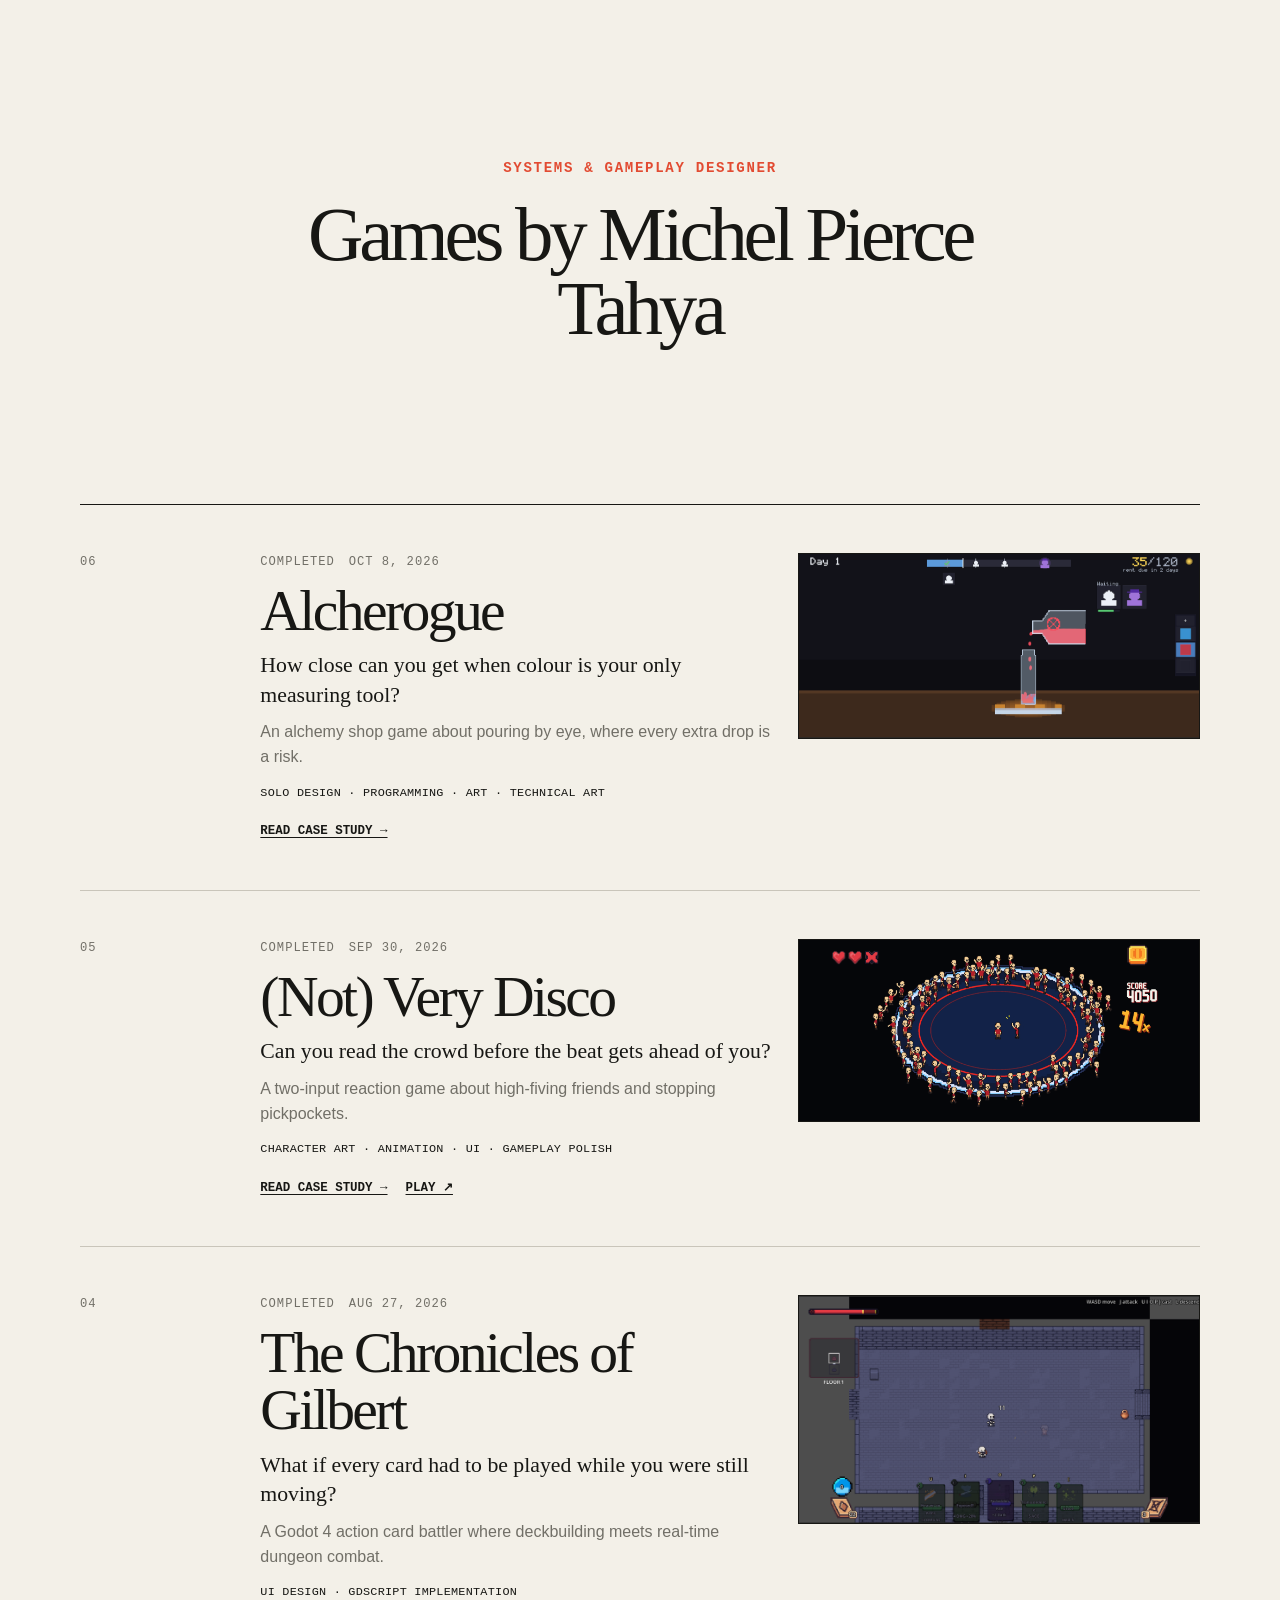
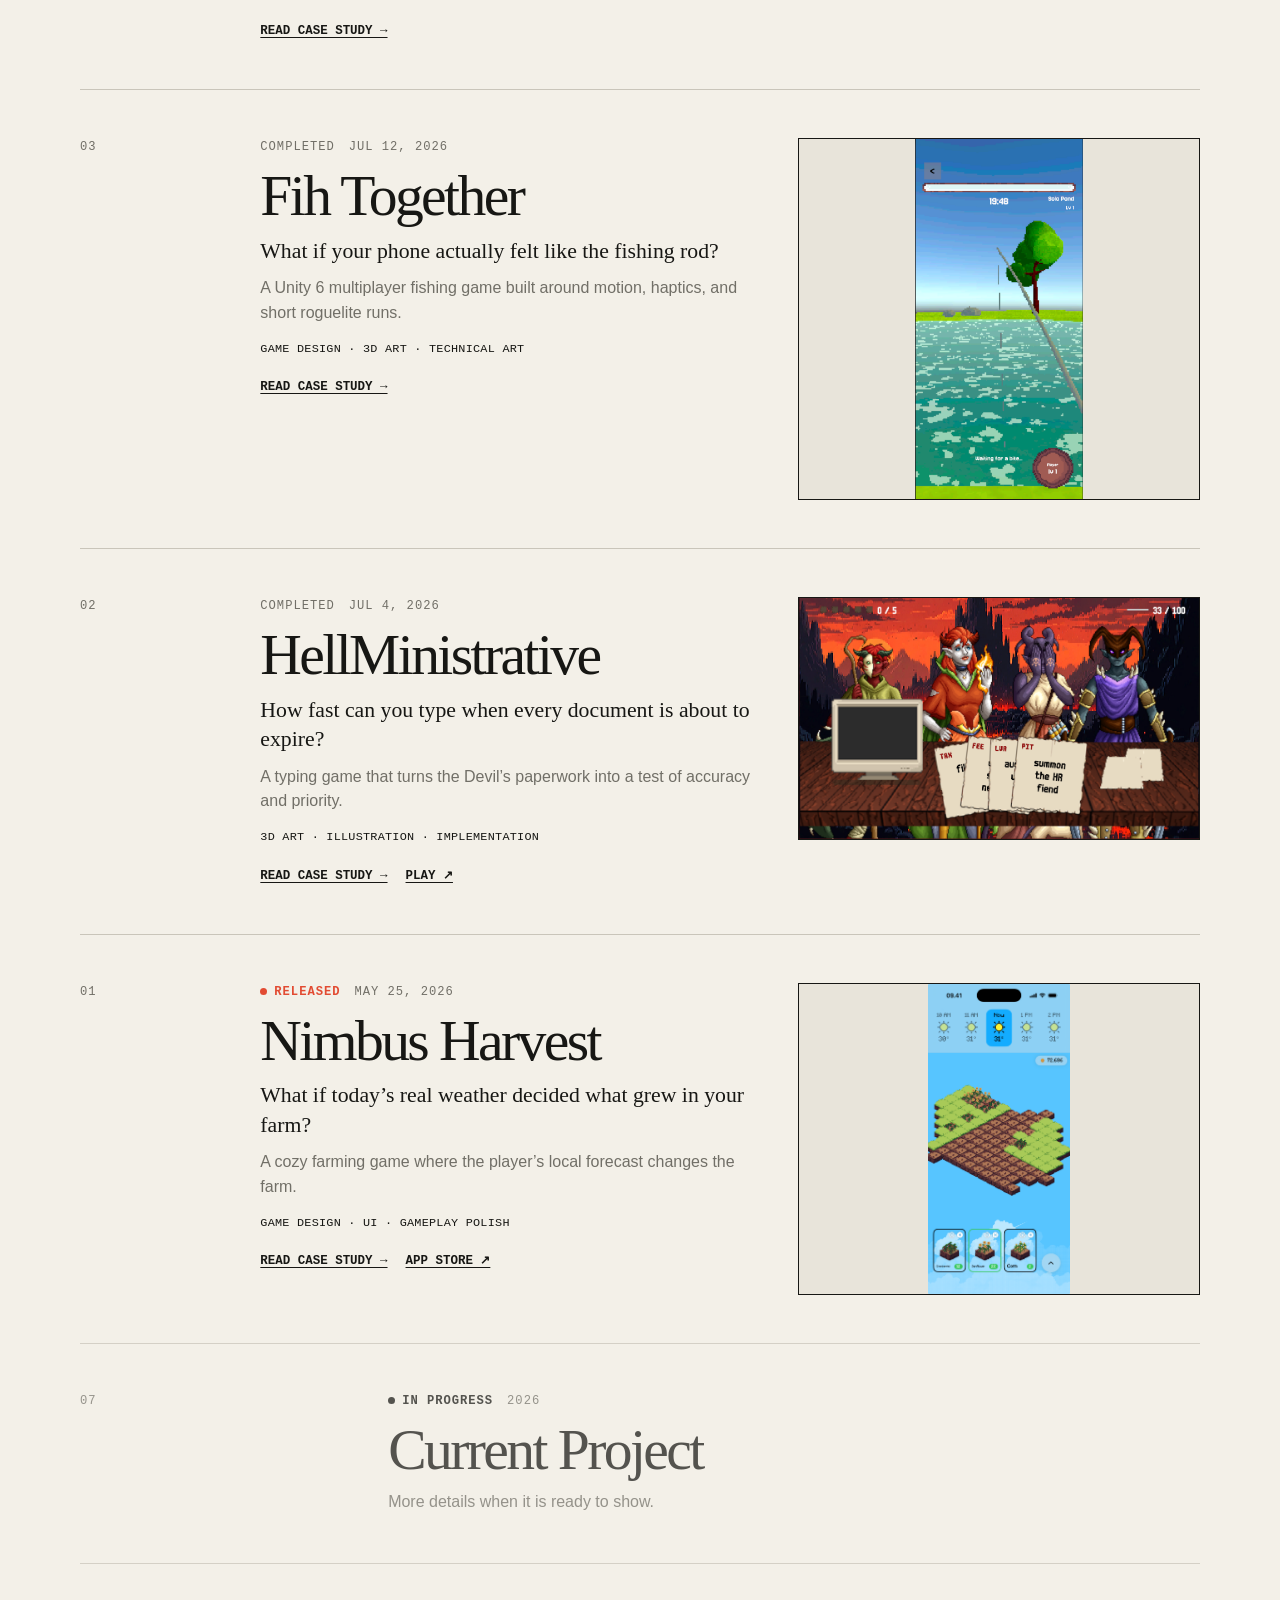
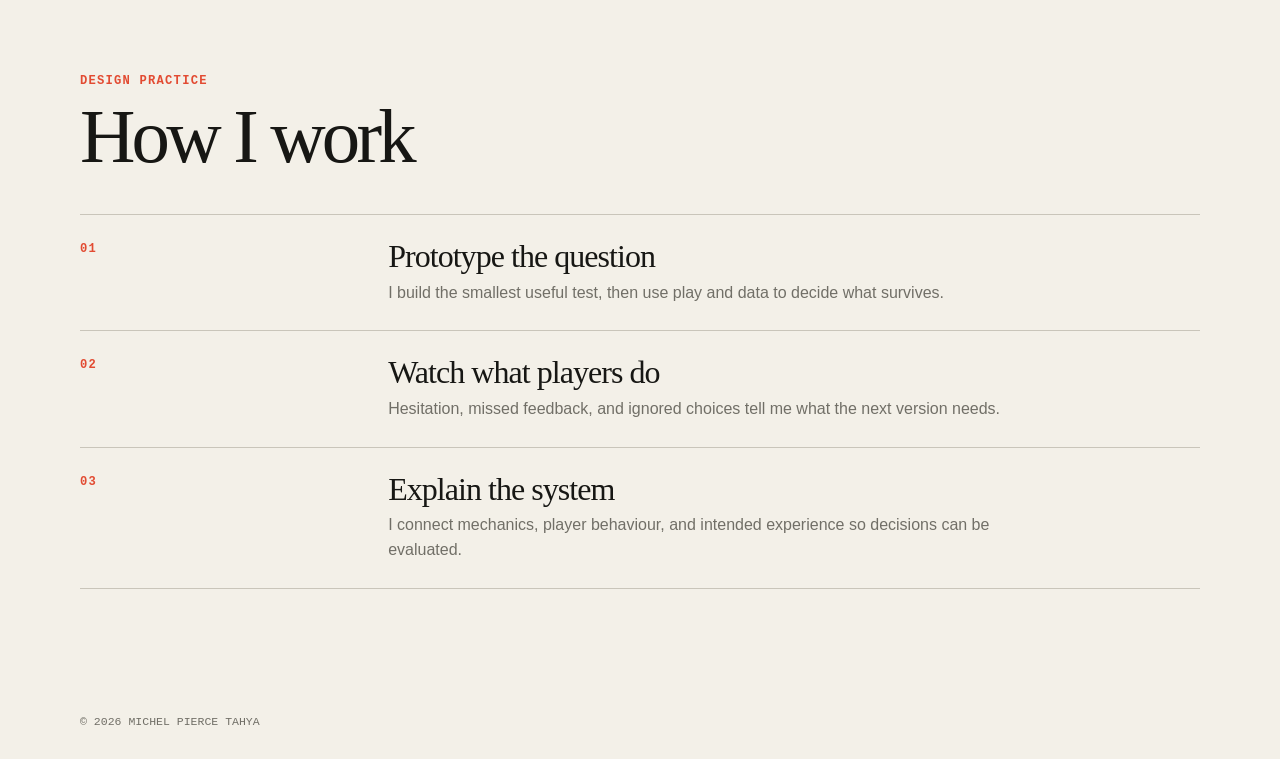
==== index.html @ 3b01207e "feat: document game roles and playtests" ====
<!doctype html>
<html lang="en">
  <head>
    <meta charset="UTF-8" />
    <meta name="viewport" content="width=device-width, initial-scale=1" />
    <meta name="description" content="Games and game design work by Michel Pierce Tahya." />
    <title>Games by Michel Pierce Tahya</title>
    <link rel="stylesheet" href="styles.css" />
  </head>
  <body>
    <main id="top">
      <section class="intro" aria-labelledby="page-title">
        <p class="role-title">Systems &amp; Gameplay Designer</p>
        <h1 id="page-title">Games by Michel Pierce Tahya</h1>
      </section>

      <section class="game-list" id="games" aria-label="Games">
        <article class="game game-preview">
          <div class="game-number" aria-hidden="true">06</div>
          <div class="game-body">
            <div class="game-meta"><span>Completed</span><time datetime="2026-10-08">Oct 8, 2026</time></div>
            <h2><a href="games/alcherogue.html">Alcherogue</a></h2>
            <p class="game-hook">How close can you get when colour is your only measuring tool?</p>
            <p class="game-copy">An alchemy shop game about pouring by eye, where every extra drop is a risk.</p>
            <p class="design-focus">Solo design · Programming · Art · Technical art</p>
            <a class="case-link" href="games/alcherogue.html">Read case study →</a>
          </div>
          <a class="preview-image" href="games/alcherogue.html" aria-label="Read the Alcherogue case study">
            <img src="assets/alcherogue/pouring_gameplay.png" alt="Alcherogue potion pouring gameplay" />
          </a>
        </article>

        <article class="game game-preview">
          <div class="game-number" aria-hidden="true">05</div>
          <div class="game-body">
            <div class="game-meta"><span>Completed</span><time datetime="2026-09-30">Sep 30, 2026</time></div>
            <h2><a href="games/not-very-disco.html">(Not) Very Disco</a></h2>
            <p class="game-hook">Can you read the crowd before the beat gets ahead of you?</p>
            <p class="game-copy">A two-input reaction game about high-fiving friends and stopping pickpockets.</p>
            <p class="design-focus">Character art · Animation · UI · Gameplay polish</p>
            <div class="game-links">
              <a class="case-link" href="games/not-very-disco.html">Read case study →</a>
              <a href="https://obil.itch.io/not-very-disco" target="_blank" rel="noreferrer">Play ↗</a>
            </div>
          </div>
          <a class="preview-image" href="games/not-very-disco.html" aria-label="Read the (Not) Very Disco case study">
            <img src="assets/not-very-disco/gameplay-1.png" alt="(Not) Very Disco high-five gameplay" />
          </a>
        </article>

        <article class="game game-preview">
          <div class="game-number" aria-hidden="true">04</div>
          <div class="game-body">
            <div class="game-meta"><span>Completed</span><time datetime="2026-08-27">Aug 27, 2026</time></div>
            <h2><a href="games/the-chronicles-of-gilbert.html">The Chronicles of Gilbert</a></h2>
            <p class="game-hook">What if every card had to be played while you were still moving?</p>
            <p class="game-copy">A Godot 4 action card battler where deckbuilding meets real-time dungeon combat.</p>
            <p class="design-focus">UI design · GDScript implementation</p>
            <a class="case-link" href="games/the-chronicles-of-gilbert.html">Read case study →</a>
          </div>
          <a class="preview-image" href="games/the-chronicles-of-gilbert.html" aria-label="Read The Chronicles of Gilbert case study">
            <img src="assets/the-chronicles-of-gilbert/gameplay.png" alt="The Chronicles of Gilbert dungeon combat" />
          </a>
        </article>

        <article class="game game-preview">
          <div class="game-number" aria-hidden="true">03</div>
          <div class="game-body">
            <div class="game-meta"><span>Completed</span><time datetime="2026-07-12">Jul 12, 2026</time></div>
            <h2><a href="games/fih-together.html">Fih Together</a></h2>
            <p class="game-hook">What if your phone actually felt like the fishing rod?</p>
            <p class="game-copy">A Unity 6 multiplayer fishing game built around motion, haptics, and short roguelite runs.</p>
            <p class="design-focus">Game design · 3D art · Technical art</p>
            <a class="case-link" href="games/fih-together.html">Read case study →</a>
          </div>
          <a class="preview-image portrait-preview" href="games/fih-together.html" aria-label="Read the Fih Together case study">
            <img src="assets/fih-together/mobile_gameplay.png" alt="Fih Together mobile fishing gameplay" />
          </a>
        </article>

        <article class="game game-preview">
          <div class="game-number" aria-hidden="true">02</div>
          <div class="game-body">
            <div class="game-meta"><span>Completed</span><time datetime="2026-07-04">Jul 4, 2026</time></div>
            <h2><a href="games/hellministrative.html">HellMinistrative</a></h2>
            <p class="game-hook">How fast can you type when every document is about to expire?</p>
            <p class="game-copy">A typing game that turns the Devil’s paperwork into a test of accuracy and priority.</p>
            <p class="design-focus">3D art · Illustration · Implementation</p>
            <div class="game-links">
              <a class="case-link" href="games/hellministrative.html">Read case study →</a>
              <a href="https://obil.itch.io/hellministrative" target="_blank" rel="noreferrer">Play ↗</a>
            </div>
          </div>
          <a class="preview-image" href="games/hellministrative.html" aria-label="Read the HellMinistrative case study">
            <img src="assets/hellministrative/gameplay-1.png" alt="HellMinistrative document queue and overheat bar" />
          </a>
        </article>

        <article class="game game-preview">
          <div class="game-number" aria-hidden="true">01</div>
          <div class="game-body">
            <div class="game-meta"><span class="status released">Released</span><time datetime="2026-05-25">May 25, 2026</time></div>
            <h2><a href="games/nimbus-harvest.html">Nimbus Harvest</a></h2>
            <p class="game-hook">What if today’s real weather decided what grew in your farm?</p>
            <p class="game-copy">A cozy farming game where the player’s local forecast changes the farm.</p>
            <p class="design-focus">Game design · UI · Gameplay polish</p>
            <div class="game-links">
              <a class="case-link" href="games/nimbus-harvest.html">Read case study →</a>
              <a href="https://apps.apple.com/id/app/nimbus-harvest/id6770053044" target="_blank" rel="noreferrer">App Store ↗</a>
            </div>
          </div>
          <a class="preview-image" href="games/nimbus-harvest.html" aria-label="Read the Nimbus Harvest case study">
            <img src="assets/nimbus-harvest/farm_page.png" alt="Nimbus Harvest farm reacting to real weather" />
          </a>
        </article>

        <article class="game in-progress">
          <div class="game-number" aria-hidden="true">07</div>
          <div class="game-body">
            <div class="game-meta"><span class="status building">In progress</span><time datetime="2026">2026</time></div>
            <h2>Current Project</h2>
            <p class="game-copy">More details when it is ready to show.</p>
          </div>
        </article>
      </section>

      <section class="practice" aria-labelledby="practice-title">
        <header class="practice-header">
          <p class="section-kicker">Design practice</p>
          <h2 id="practice-title">How I work</h2>
        </header>
        <div class="practice-list">
          <article class="practice-entry">
            <p class="practice-number" aria-hidden="true">01</p>
            <div><h3>Prototype the question</h3><p>I build the smallest useful test, then use play and data to decide what survives.</p></div>
          </article>
          <article class="practice-entry">
            <p class="practice-number" aria-hidden="true">02</p>
            <div><h3>Watch what players do</h3><p>Hesitation, missed feedback, and ignored choices tell me what the next version needs.</p></div>
          </article>
          <article class="practice-entry">
            <p class="practice-number" aria-hidden="true">03</p>
            <div><h3>Explain the system</h3><p>I connect mechanics, player behaviour, and intended experience so decisions can be evaluated.</p></div>
          </article>
        </div>
      </section>
    </main>

    <footer><p>© <span id="year">2026</span> Michel Pierce Tahya</p></footer>
    <script src="script.js"></script>
  </body>
</html>
---- styles.css ----
:root {
  --paper: #f3f0e8;
  --ink: #171714;
  --muted: #716f67;
  --line: #c9c5ba;
  --accent: #e24b32;
  --content: 1120px;
}

* { box-sizing: border-box; }
html { scroll-behavior: smooth; }
body { margin: 0; background: var(--paper); color: var(--ink); font-family: Arial, Helvetica, sans-serif; font-size: 16px; line-height: 1.55; }
a { color: inherit; text-decoration-thickness: 1px; text-underline-offset: 0.22em; }
a:hover, a:focus-visible { color: var(--accent); }
img { display: block; max-width: 100%; height: auto; }
main, footer { width: min(var(--content), calc(100% - 48px)); margin-inline: auto; }

.intro { display: flex; min-height: min(56vh, 540px); flex-direction: column; align-items: center; justify-content: center; padding-block: clamp(64px, 9vw, 104px); text-align: center; }
h1, h2, h3 { font-family: Georgia, "Times New Roman", serif; font-weight: 400; }
h1 { max-width: 720px; margin: 0; font-size: clamp(2.45rem, 6vw, 5rem); letter-spacing: -0.055em; line-height: 0.96; }
.role-title, .game-meta, .game-number, .design-focus, .case-link, .section-kicker, .practice-number, .project-kicker, .back-link, .project-links, .project-pagination { font-family: "Courier New", Courier, monospace; text-transform: uppercase; }
.role-title { margin: 0 0 18px; color: var(--accent); font-size: clamp(0.74rem, 1.5vw, 0.88rem); font-weight: 700; letter-spacing: 0.12em; }

.game-list { padding-bottom: 88px; }
.game { display: grid; grid-template-columns: minmax(48px, 0.35fr) minmax(280px, 1.15fr) minmax(280px, 0.9fr); gap: 24px; padding-block: 48px; border-top: 1px solid var(--line); }
.game:first-child { border-top-color: var(--ink); }
.game:last-child { border-bottom: 1px solid var(--line); }
.game-number, .game-meta { color: var(--muted); font-size: 0.76rem; letter-spacing: 0.08em; }
.game-meta { display: flex; gap: 14px; }
.status { color: var(--ink); font-weight: 700; }
.status::before { display: inline-block; width: 7px; height: 7px; margin-right: 7px; border-radius: 50%; background: currentColor; content: ""; }
.status.released { color: var(--accent); }
.status.building { animation: pulse 2s ease-in-out infinite; }
.game h2 { margin: 10px 0 12px; font-size: clamp(2rem, 4.5vw, 3.75rem); letter-spacing: -0.045em; line-height: 1; }
.game h2 a { text-decoration: none; }
.game p { max-width: 620px; margin: 0; color: var(--muted); }
.game .game-hook { margin-bottom: 10px; color: var(--ink); font-family: Georgia, "Times New Roman", serif; font-size: clamp(1.12rem, 2vw, 1.36rem); line-height: 1.35; }
.game .game-copy { line-height: 1.55; }
.design-focus { margin-top: 14px !important; color: var(--ink) !important; font-size: 0.74rem; letter-spacing: 0.02em; }
.case-link { display: inline-block; margin-top: 20px; font-size: 0.78rem; font-weight: 700; }
.preview-image { align-self: start; border: 1px solid var(--ink); background: #e8e4da; }
.preview-image img { width: 100%; max-height: 310px; object-fit: contain; }
.portrait-preview img { max-height: 360px; }
.game-links { display: flex; flex-wrap: wrap; align-items: baseline; gap: 18px; margin-top: 20px; font-family: "Courier New", Courier, monospace; font-size: 0.78rem; font-weight: 700; text-transform: uppercase; }
.game-links .case-link { margin-top: 0; }
.in-progress { grid-template-columns: minmax(48px, 0.35fr) minmax(280px, 1fr); opacity: 0.72; }

.practice { padding: 20px 0 96px; }
.practice-header { max-width: 760px; padding-bottom: 40px; }
.section-kicker, .practice-number, .project-kicker { margin: 0; color: var(--accent); font-size: 0.76rem; font-weight: 700; letter-spacing: 0.1em; }
.practice-header h2 { margin: 10px 0 0; font-size: clamp(2.6rem, 6vw, 5rem); letter-spacing: -0.05em; line-height: 0.95; }
.practice-entry { display: grid; grid-template-columns: minmax(48px, 0.35fr) minmax(0, 1fr); gap: 24px; padding-block: 25px; border-top: 1px solid var(--line); }
.practice-entry:last-child { border-bottom: 1px solid var(--line); }
.practice-entry h3 { margin: 0 0 7px; font-size: clamp(1.45rem, 3vw, 2rem); letter-spacing: -0.03em; line-height: 1.05; }
.practice-entry p:last-child { max-width: 650px; margin: 0; color: var(--muted); }

.project-main { width: min(980px, calc(100% - 48px)); }
.project-nav { display: flex; justify-content: space-between; padding-block: 28px; border-bottom: 1px solid var(--line); }
.back-link { font-size: 0.76rem; font-weight: 700; }
.project-hero { padding: clamp(64px, 10vw, 120px) 0 clamp(52px, 8vw, 88px); }
.project-hero h1 { max-width: 880px; margin: 14px 0 22px; font-size: clamp(3rem, 9vw, 7.2rem); }
.project-lede { max-width: 760px; margin: 0; font-family: Georgia, "Times New Roman", serif; font-size: clamp(1.35rem, 3vw, 2rem); line-height: 1.35; }
.project-meta { display: flex; flex-wrap: wrap; gap: 12px 24px; margin-top: 30px; color: var(--muted); font-family: "Courier New", Courier, monospace; font-size: 0.76rem; text-transform: uppercase; }
.project-links { display: flex; flex-wrap: wrap; gap: 18px; margin-top: 24px; font-size: 0.78rem; font-weight: 700; }
.project-feature { margin: 0 0 clamp(64px, 9vw, 104px); border: 1px solid var(--ink); background: #e8e4da; }
.project-feature img { width: 100%; max-height: 720px; object-fit: contain; }
.case-study { display: grid; grid-template-columns: minmax(180px, 0.45fr) minmax(0, 1fr); gap: 48px; padding-bottom: 72px; }
.case-study-label { margin: 4px 0 0; color: var(--accent); font-family: "Courier New", Courier, monospace; font-size: 0.76rem; font-weight: 700; letter-spacing: 0.08em; text-transform: uppercase; }
.case-sections { min-width: 0; }
.case-section { padding: 0 0 38px; }
.case-section + .case-section { padding-top: 38px; border-top: 1px solid var(--line); }
.case-section h2 { margin: 0 0 13px; font-size: clamp(1.8rem, 4vw, 3rem); letter-spacing: -0.035em; line-height: 1.05; }
.case-section p { max-width: 680px; margin: 0; color: var(--muted); }
.case-section p + p { margin-top: 14px; }
.case-section ul { max-width: 680px; margin: 12px 0 0; padding-left: 20px; color: var(--muted); }
.case-section li + li { margin-top: 8px; }
.project-gallery { display: grid; grid-template-columns: 1fr 1fr; gap: 16px; padding: 0 0 88px; }
.project-gallery figure { display: flex; align-items: center; justify-content: center; min-width: 0; margin: 0; border: 1px solid var(--ink); background: #e8e4da; }
.project-gallery img { width: 100%; max-height: 600px; object-fit: contain; }
.project-pagination { display: flex; justify-content: space-between; gap: 24px; padding-block: 28px 44px; border-top: 1px solid var(--line); font-size: 0.76rem; font-weight: 700; }

footer { display: flex; justify-content: space-between; padding-block: 28px; color: var(--muted); font-family: "Courier New", Courier, monospace; font-size: 0.72rem; text-transform: uppercase; }
footer p { margin: 0; }
@keyframes pulse { 50% { opacity: 0.45; } }
@media (prefers-reduced-motion: reduce) { html { scroll-behavior: auto; } .status.building { animation: none; } }

@media (max-width: 860px) {
  .game { grid-template-columns: 34px 1fr; }
  .preview-image { grid-column: 2; width: min(100%, 640px); margin-top: 8px; }
  .case-study { grid-template-columns: 1fr; gap: 24px; }
}

@media (max-width: 640px) {
  main, footer, .project-main { width: min(100% - 28px, var(--content)); }
  .intro { min-height: 48vh; }
  .game { grid-template-columns: 28px 1fr; gap: 12px; padding-block: 36px; }
  .game-meta { flex-direction: column; gap: 2px; }
  .preview-image { grid-column: 1 / -1; margin-top: 8px; }
  .in-progress { grid-template-columns: 28px 1fr; }
  .practice-entry { grid-template-columns: 28px 1fr; gap: 12px; }
  .project-nav { padding-block: 20px; }
  .project-gallery { grid-template-columns: 1fr; gap: 12px; }
  .project-pagination { flex-direction: column; }
  footer { flex-direction: column; gap: 8px; }
}
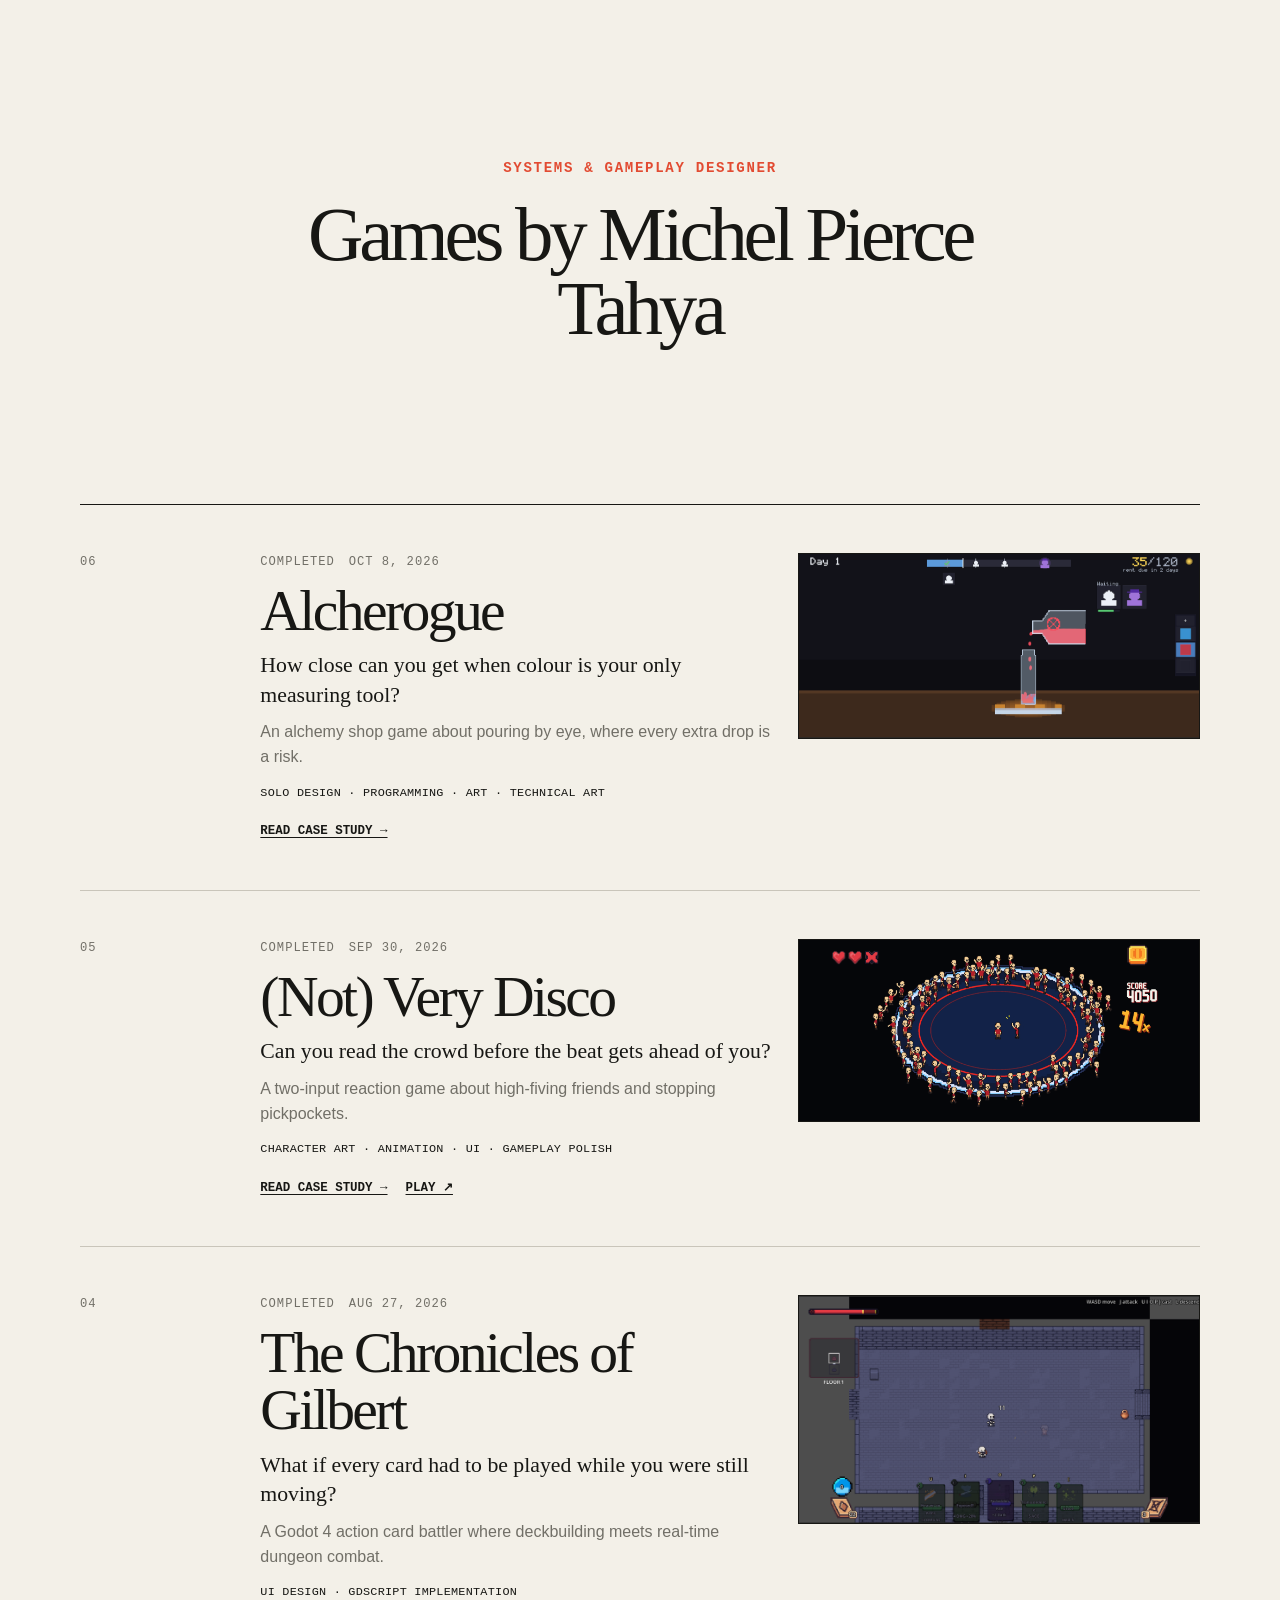
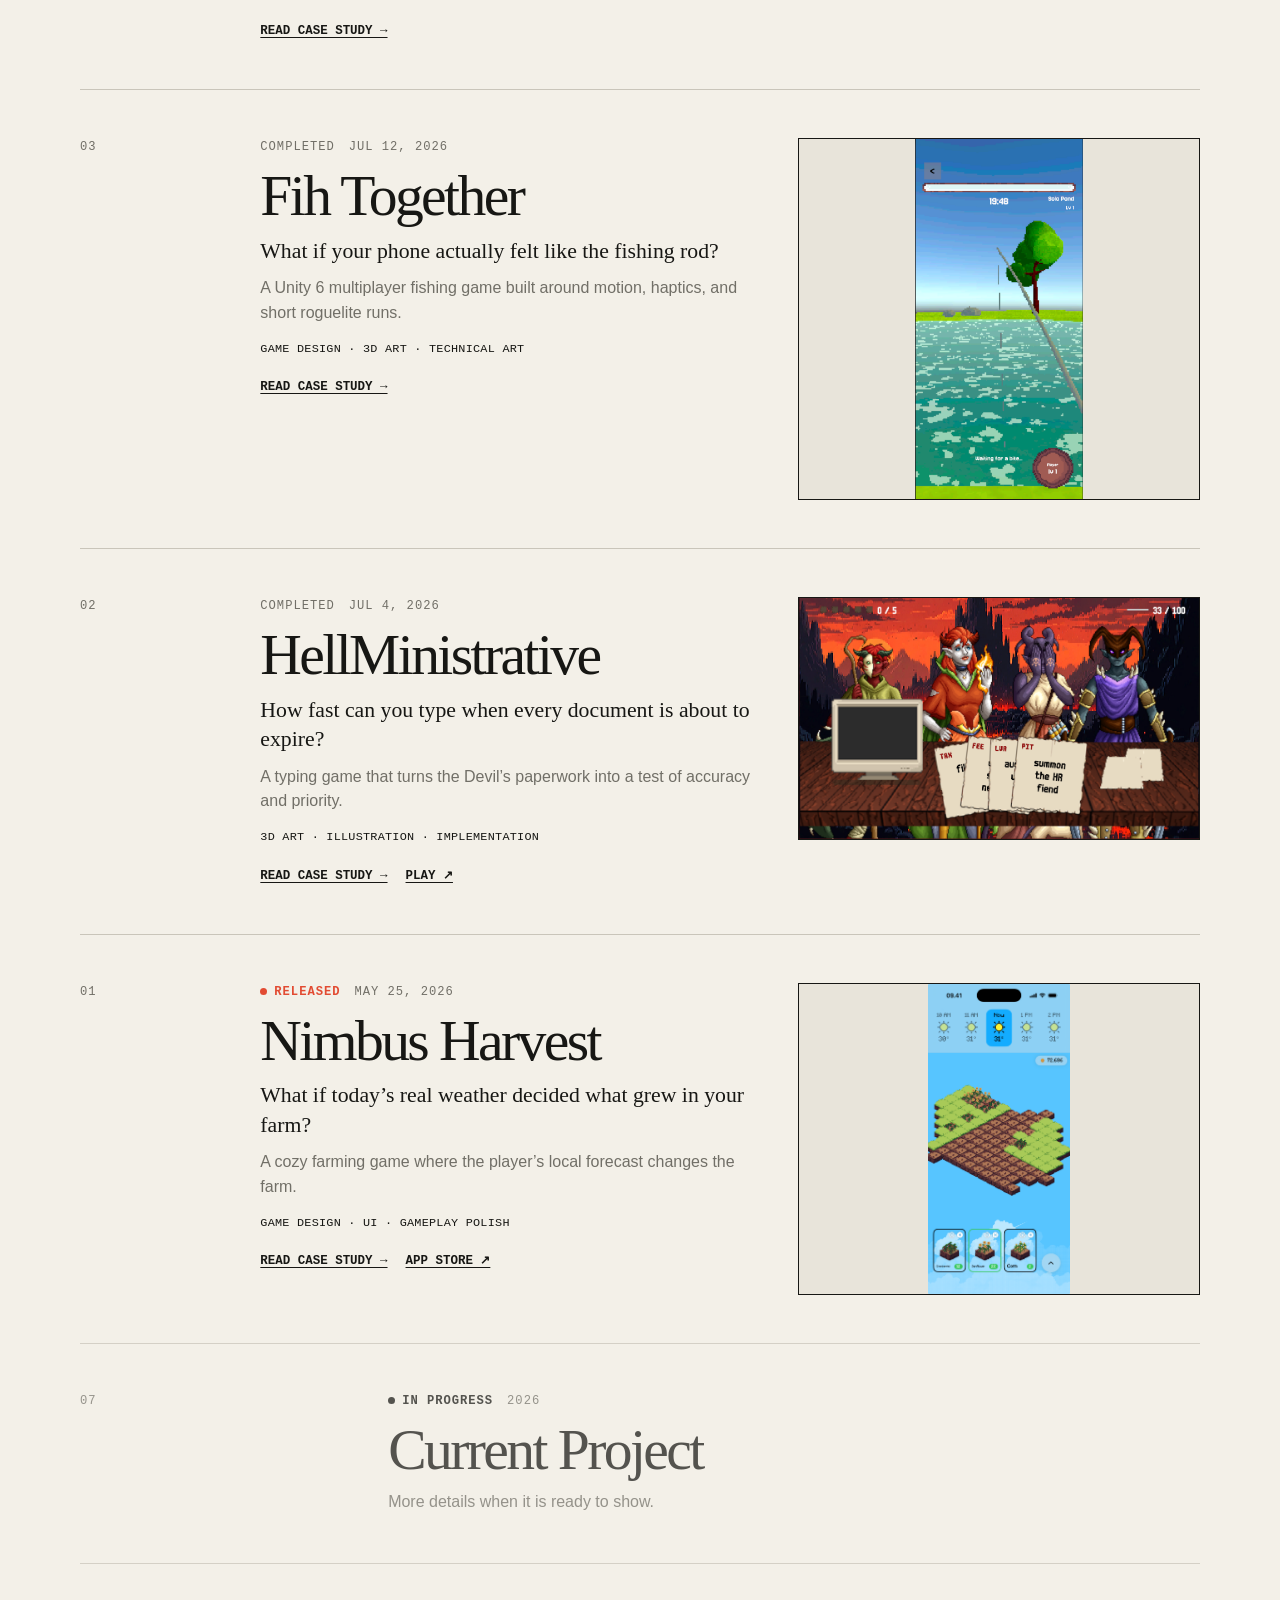
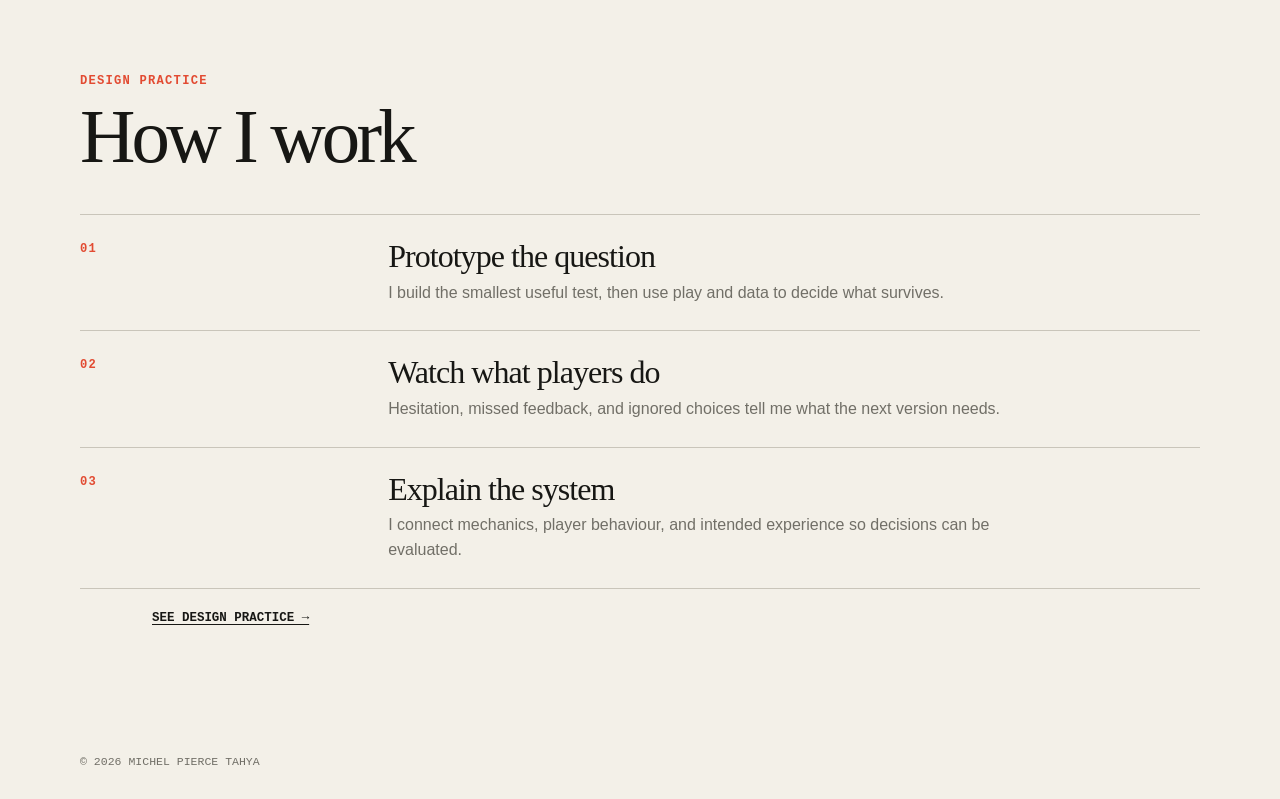
==== commit 1b510528: "feat: add game design process evidence" ====
--- a/index.html
+++ b/index.html
@@ -143,6 +143,7 @@
             <div><h3>Explain the system</h3><p>I connect mechanics, player behaviour, and intended experience so decisions can be evaluated.</p></div>
           </article>
         </div>
+        <a class="case-link practice-link" href="design-practice.html">See design practice →</a>
       </section>
     </main>
 
--- a/styles.css
+++ b/styles.css
@@ -53,6 +53,7 @@
 .practice-entry:last-child { border-bottom: 1px solid var(--line); }
 .practice-entry h3 { margin: 0 0 7px; font-size: clamp(1.45rem, 3vw, 2rem); letter-spacing: -0.03em; line-height: 1.05; }
 .practice-entry p:last-child { max-width: 650px; margin: 0; color: var(--muted); }
+.practice-link { margin-left: calc(48px + 24px); }
 
 .project-main { width: min(980px, calc(100% - 48px)); }
 .project-nav { display: flex; justify-content: space-between; padding-block: 28px; border-bottom: 1px solid var(--line); }
@@ -75,8 +76,14 @@
 .case-section ul { max-width: 680px; margin: 12px 0 0; padding-left: 20px; color: var(--muted); }
 .case-section li + li { margin-top: 8px; }
 .project-gallery { display: grid; grid-template-columns: 1fr 1fr; gap: 16px; padding: 0 0 88px; }
-.project-gallery figure { display: flex; align-items: center; justify-content: center; min-width: 0; margin: 0; border: 1px solid var(--ink); background: #e8e4da; }
+.project-gallery figure { display: grid; align-content: center; min-width: 0; margin: 0; border: 1px solid var(--ink); background: #e8e4da; }
 .project-gallery img { width: 100%; max-height: 600px; object-fit: contain; }
+.project-gallery figcaption, .evidence-figure figcaption { padding: 12px 14px; border-top: 1px solid var(--line); color: var(--muted); font-family: "Courier New", Courier, monospace; font-size: 0.72rem; line-height: 1.45; }
+.process-evidence { padding-bottom: 72px; }
+.process-evidence > .case-study-label { margin-bottom: 22px; }
+.evidence-gallery { grid-template-columns: repeat(3, 1fr); padding-bottom: 0; }
+.evidence-figure { margin: 26px 0 0; border: 1px solid var(--ink); background: #e8e4da; }
+.evidence-figure img { width: 100%; max-height: 600px; object-fit: contain; }
 .project-pagination { display: flex; justify-content: space-between; gap: 24px; padding-block: 28px 44px; border-top: 1px solid var(--line); font-size: 0.76rem; font-weight: 700; }
 
 footer { display: flex; justify-content: space-between; padding-block: 28px; color: var(--muted); font-family: "Courier New", Courier, monospace; font-size: 0.72rem; text-transform: uppercase; }
@@ -100,6 +107,8 @@
   .practice-entry { grid-template-columns: 28px 1fr; gap: 12px; }
   .project-nav { padding-block: 20px; }
   .project-gallery { grid-template-columns: 1fr; gap: 12px; }
+  .evidence-gallery { grid-template-columns: 1fr; }
+  .practice-link { margin-left: 40px; }
   .project-pagination { flex-direction: column; }
   footer { flex-direction: column; gap: 8px; }
 }
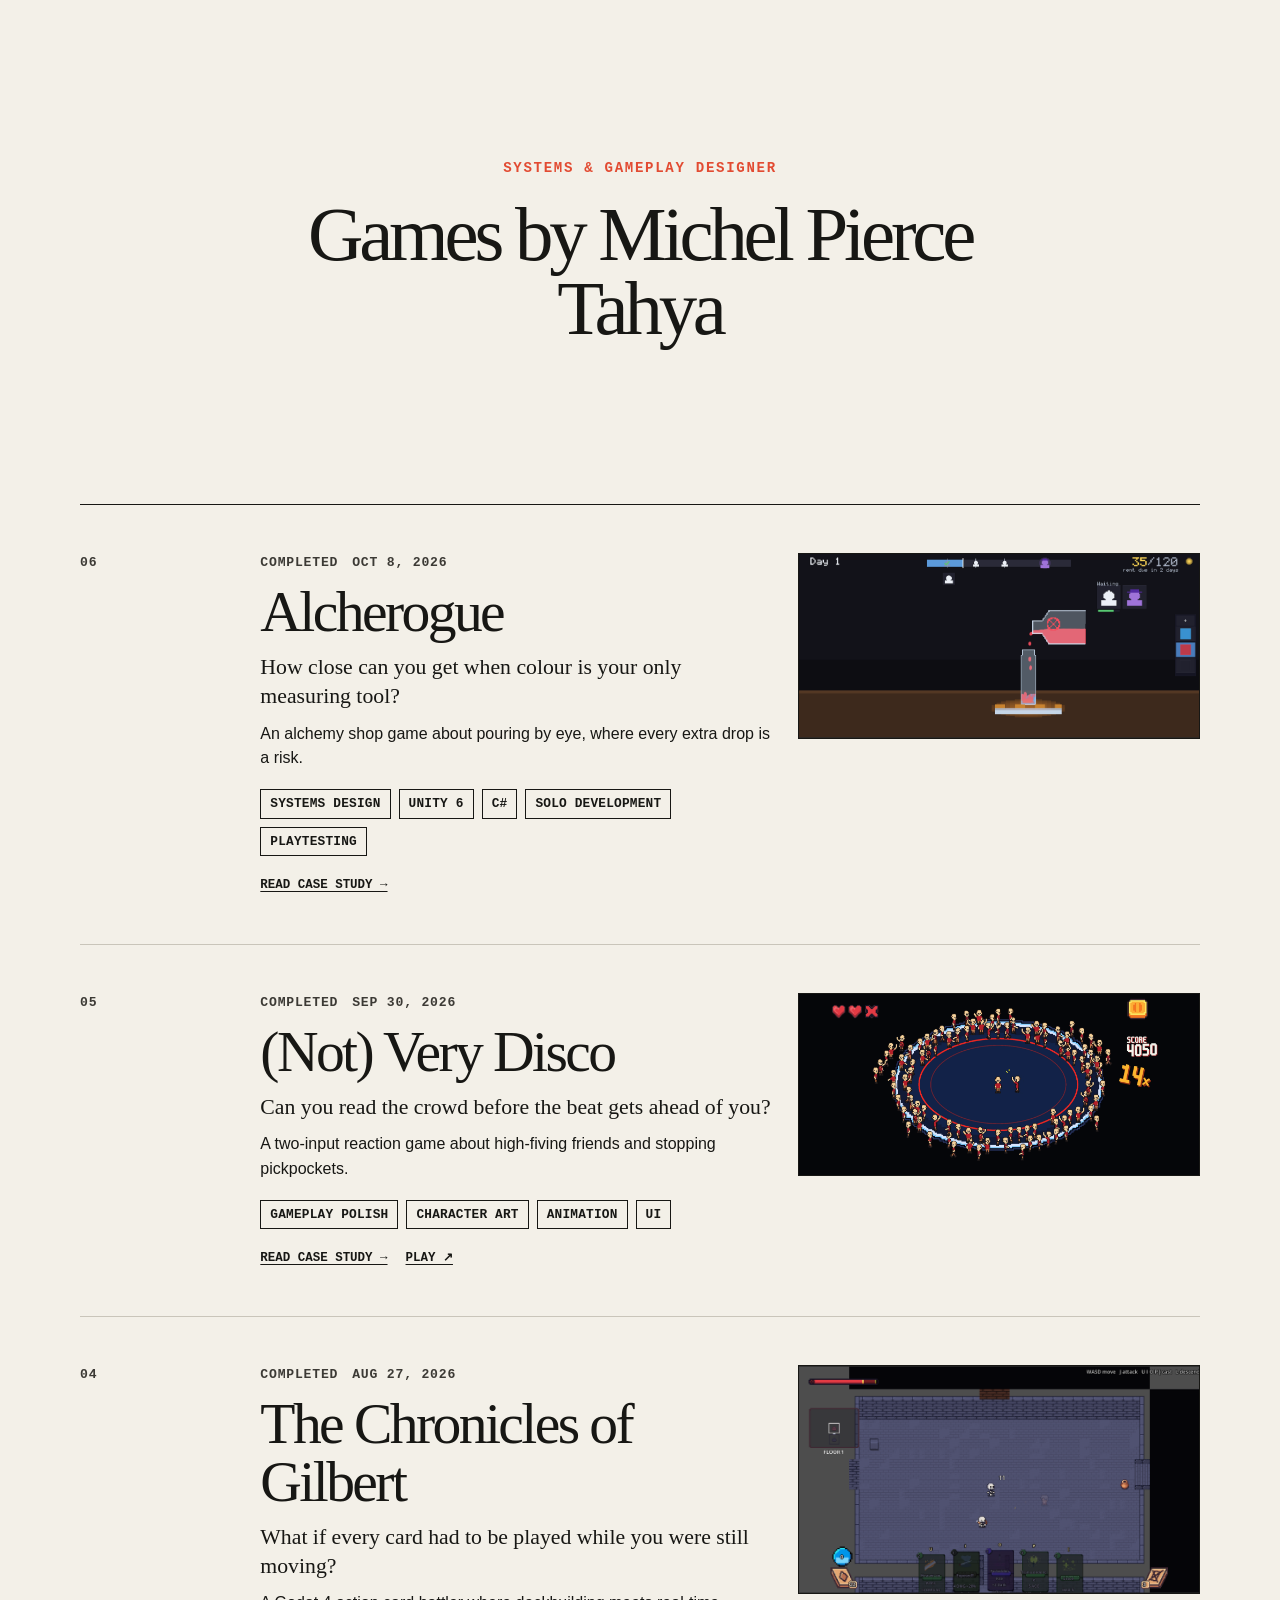
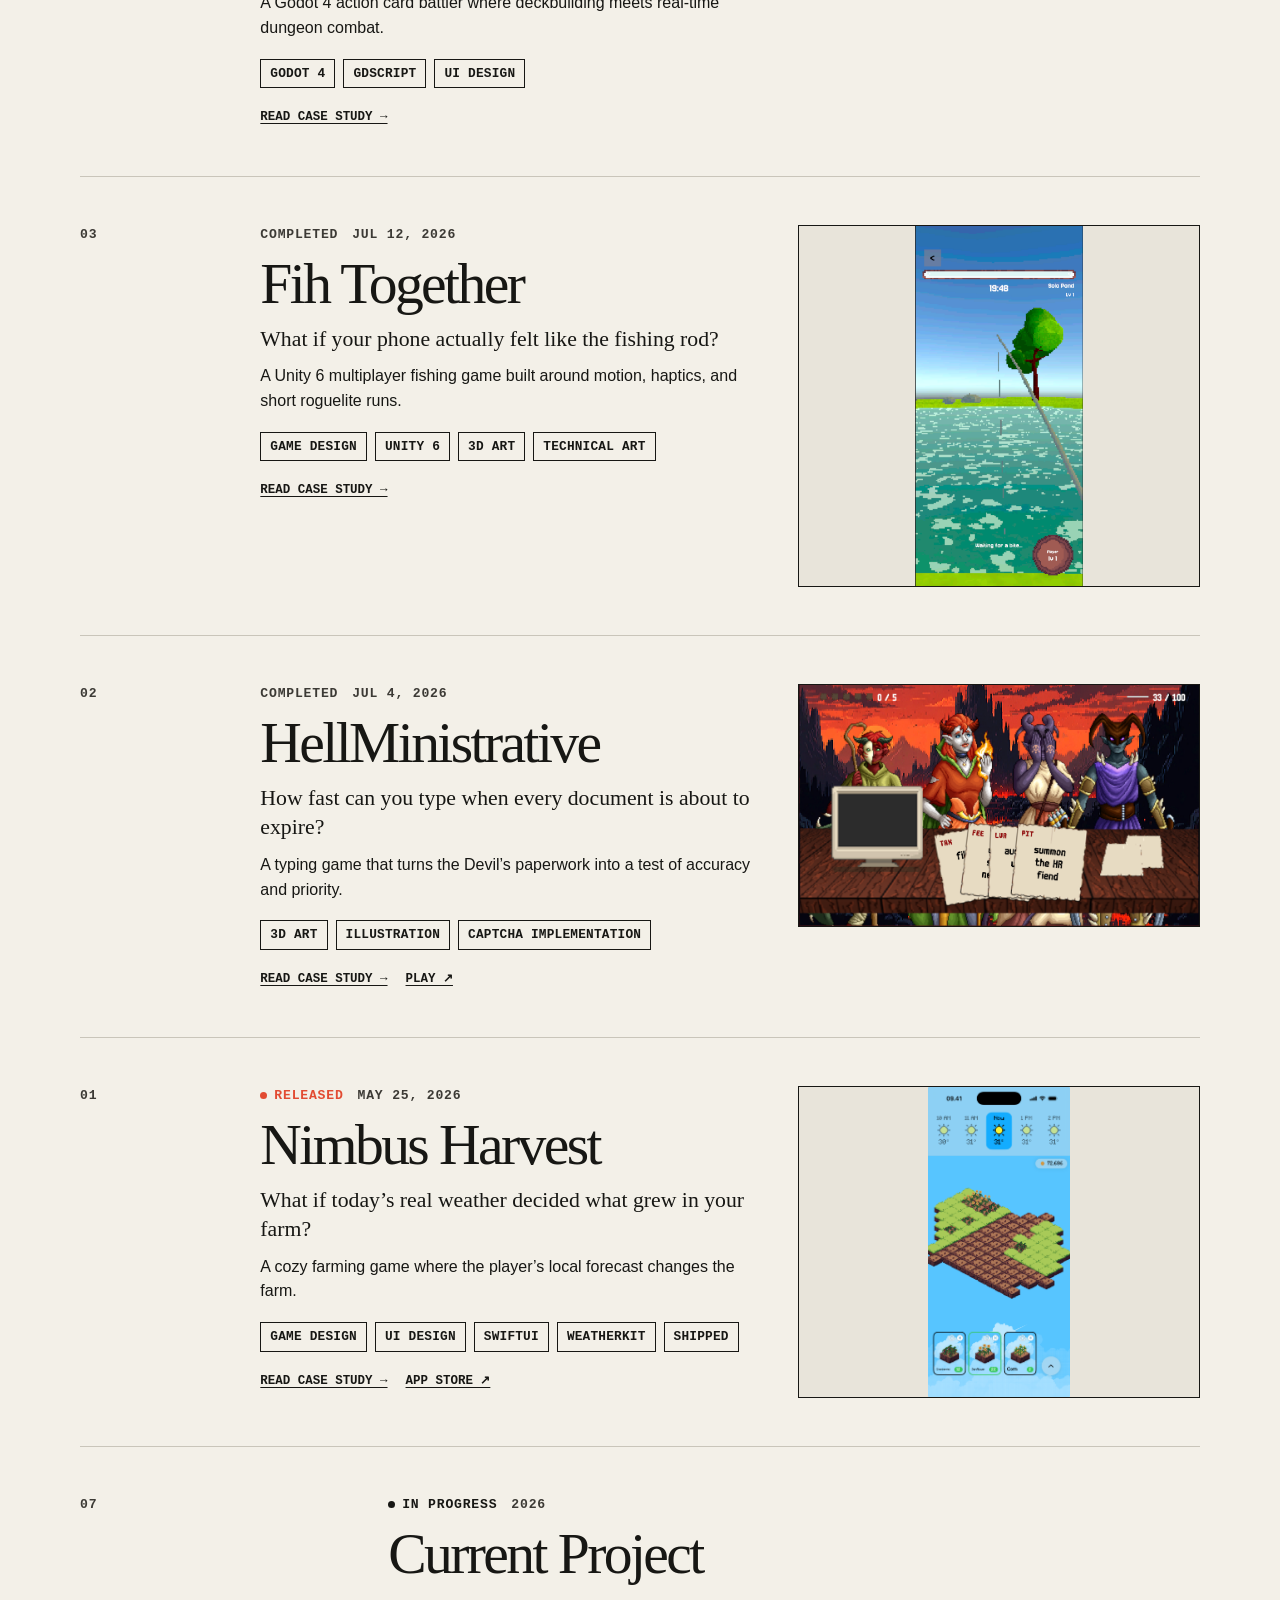
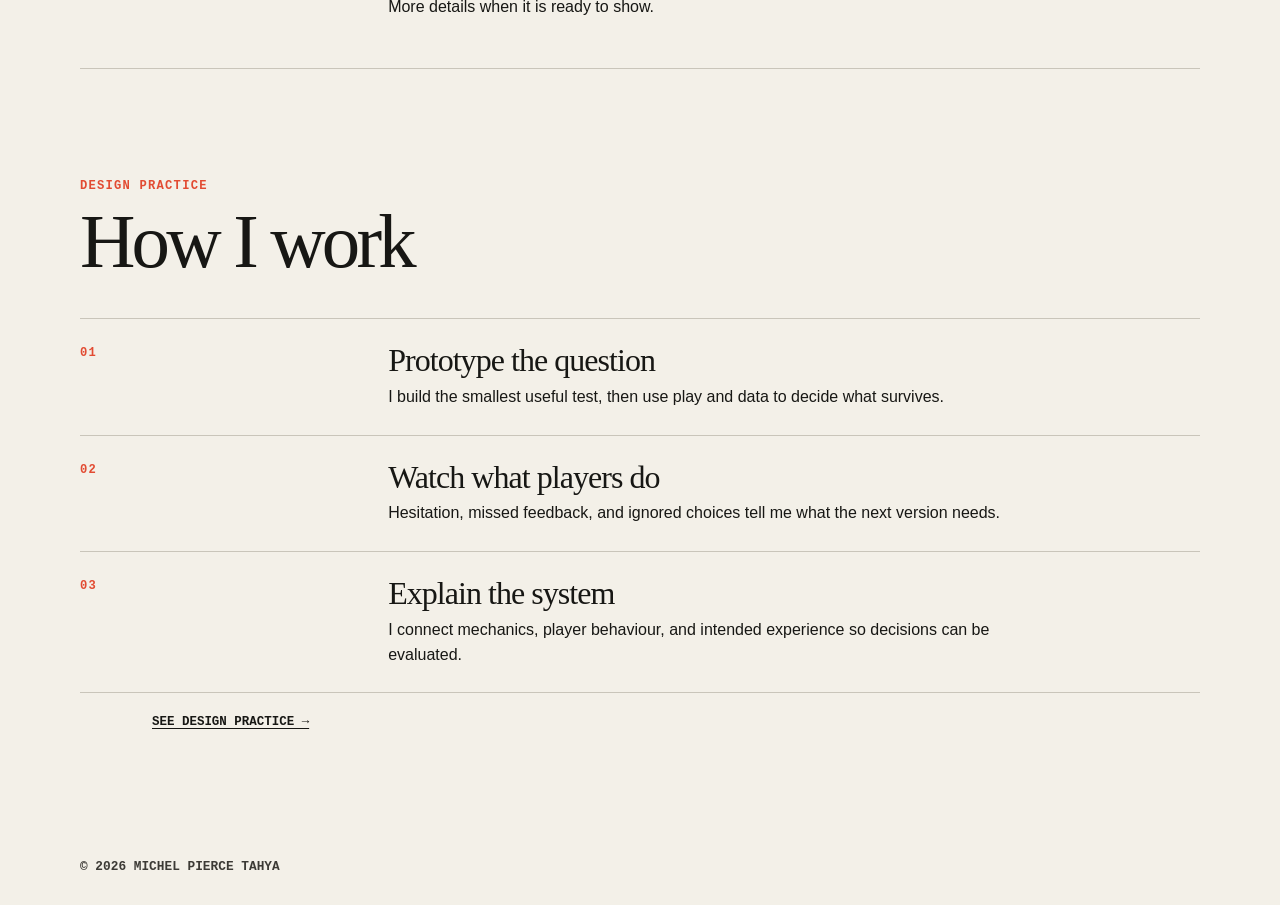
==== commit e7760179: "feat: sharpen portfolio and job application" ====
--- a/index.html
+++ b/index.html
@@ -22,7 +22,13 @@
             <h2><a href="games/alcherogue.html">Alcherogue</a></h2>
             <p class="game-hook">How close can you get when colour is your only measuring tool?</p>
             <p class="game-copy">An alchemy shop game about pouring by eye, where every extra drop is a risk.</p>
-            <p class="design-focus">Solo design · Programming · Art · Technical art</p>
+            <ul class="tag-list" aria-label="Alcherogue skills and tools">
+              <li>Systems design</li>
+              <li>Unity 6</li>
+              <li>C#</li>
+              <li>Solo development</li>
+              <li>Playtesting</li>
+            </ul>
             <a class="case-link" href="games/alcherogue.html">Read case study →</a>
           </div>
           <a class="preview-image" href="games/alcherogue.html" aria-label="Read the Alcherogue case study">
@@ -37,7 +43,12 @@
             <h2><a href="games/not-very-disco.html">(Not) Very Disco</a></h2>
             <p class="game-hook">Can you read the crowd before the beat gets ahead of you?</p>
             <p class="game-copy">A two-input reaction game about high-fiving friends and stopping pickpockets.</p>
-            <p class="design-focus">Character art · Animation · UI · Gameplay polish</p>
+            <ul class="tag-list" aria-label="(Not) Very Disco skills">
+              <li>Gameplay polish</li>
+              <li>Character art</li>
+              <li>Animation</li>
+              <li>UI</li>
+            </ul>
             <div class="game-links">
               <a class="case-link" href="games/not-very-disco.html">Read case study →</a>
               <a href="https://obil.itch.io/not-very-disco" target="_blank" rel="noreferrer">Play ↗</a>
@@ -55,7 +66,11 @@
             <h2><a href="games/the-chronicles-of-gilbert.html">The Chronicles of Gilbert</a></h2>
             <p class="game-hook">What if every card had to be played while you were still moving?</p>
             <p class="game-copy">A Godot 4 action card battler where deckbuilding meets real-time dungeon combat.</p>
-            <p class="design-focus">UI design · GDScript implementation</p>
+            <ul class="tag-list" aria-label="The Chronicles of Gilbert skills and tools">
+              <li>Godot 4</li>
+              <li>GDScript</li>
+              <li>UI design</li>
+            </ul>
             <a class="case-link" href="games/the-chronicles-of-gilbert.html">Read case study →</a>
           </div>
           <a class="preview-image" href="games/the-chronicles-of-gilbert.html" aria-label="Read The Chronicles of Gilbert case study">
@@ -70,7 +85,12 @@
             <h2><a href="games/fih-together.html">Fih Together</a></h2>
             <p class="game-hook">What if your phone actually felt like the fishing rod?</p>
             <p class="game-copy">A Unity 6 multiplayer fishing game built around motion, haptics, and short roguelite runs.</p>
-            <p class="design-focus">Game design · 3D art · Technical art</p>
+            <ul class="tag-list" aria-label="Fih Together skills and tools">
+              <li>Game design</li>
+              <li>Unity 6</li>
+              <li>3D art</li>
+              <li>Technical art</li>
+            </ul>
             <a class="case-link" href="games/fih-together.html">Read case study →</a>
           </div>
           <a class="preview-image portrait-preview" href="games/fih-together.html" aria-label="Read the Fih Together case study">
@@ -85,7 +105,11 @@
             <h2><a href="games/hellministrative.html">HellMinistrative</a></h2>
             <p class="game-hook">How fast can you type when every document is about to expire?</p>
             <p class="game-copy">A typing game that turns the Devil’s paperwork into a test of accuracy and priority.</p>
-            <p class="design-focus">3D art · Illustration · Implementation</p>
+            <ul class="tag-list" aria-label="HellMinistrative skills">
+              <li>3D art</li>
+              <li>Illustration</li>
+              <li>CAPTCHA implementation</li>
+            </ul>
             <div class="game-links">
               <a class="case-link" href="games/hellministrative.html">Read case study →</a>
               <a href="https://obil.itch.io/hellministrative" target="_blank" rel="noreferrer">Play ↗</a>
@@ -103,7 +127,13 @@
             <h2><a href="games/nimbus-harvest.html">Nimbus Harvest</a></h2>
             <p class="game-hook">What if today’s real weather decided what grew in your farm?</p>
             <p class="game-copy">A cozy farming game where the player’s local forecast changes the farm.</p>
-            <p class="design-focus">Game design · UI · Gameplay polish</p>
+            <ul class="tag-list" aria-label="Nimbus Harvest skills and tools">
+              <li>Game design</li>
+              <li>UI design</li>
+              <li>SwiftUI</li>
+              <li>WeatherKit</li>
+              <li>Shipped</li>
+            </ul>
             <div class="game-links">
               <a class="case-link" href="games/nimbus-harvest.html">Read case study →</a>
               <a href="https://apps.apple.com/id/app/nimbus-harvest/id6770053044" target="_blank" rel="noreferrer">App Store ↗</a>
--- a/styles.css
+++ b/styles.css
@@ -1,7 +1,7 @@
 :root {
   --paper: #f3f0e8;
   --ink: #171714;
-  --muted: #716f67;
+  --secondary-ink: #3c3a35;
   --line: #c9c5ba;
   --accent: #e24b32;
   --content: 1120px;
@@ -18,14 +18,14 @@
 .intro { display: flex; min-height: min(56vh, 540px); flex-direction: column; align-items: center; justify-content: center; padding-block: clamp(64px, 9vw, 104px); text-align: center; }
 h1, h2, h3 { font-family: Georgia, "Times New Roman", serif; font-weight: 400; }
 h1 { max-width: 720px; margin: 0; font-size: clamp(2.45rem, 6vw, 5rem); letter-spacing: -0.055em; line-height: 0.96; }
-.role-title, .game-meta, .game-number, .design-focus, .case-link, .section-kicker, .practice-number, .project-kicker, .back-link, .project-links, .project-pagination { font-family: "Courier New", Courier, monospace; text-transform: uppercase; }
+.role-title, .game-meta, .game-number, .tag-list, .case-link, .section-kicker, .practice-number, .project-kicker, .back-link, .project-links, .project-pagination { font-family: "Courier New", Courier, monospace; text-transform: uppercase; }
 .role-title { margin: 0 0 18px; color: var(--accent); font-size: clamp(0.74rem, 1.5vw, 0.88rem); font-weight: 700; letter-spacing: 0.12em; }
 
 .game-list { padding-bottom: 88px; }
 .game { display: grid; grid-template-columns: minmax(48px, 0.35fr) minmax(280px, 1.15fr) minmax(280px, 0.9fr); gap: 24px; padding-block: 48px; border-top: 1px solid var(--line); }
 .game:first-child { border-top-color: var(--ink); }
 .game:last-child { border-bottom: 1px solid var(--line); }
-.game-number, .game-meta { color: var(--muted); font-size: 0.76rem; letter-spacing: 0.08em; }
+.game-number, .game-meta { color: var(--secondary-ink); font-size: 0.82rem; font-weight: 700; letter-spacing: 0.06em; }
 .game-meta { display: flex; gap: 14px; }
 .status { color: var(--ink); font-weight: 700; }
 .status::before { display: inline-block; width: 7px; height: 7px; margin-right: 7px; border-radius: 50%; background: currentColor; content: ""; }
@@ -33,17 +33,18 @@
 .status.building { animation: pulse 2s ease-in-out infinite; }
 .game h2 { margin: 10px 0 12px; font-size: clamp(2rem, 4.5vw, 3.75rem); letter-spacing: -0.045em; line-height: 1; }
 .game h2 a { text-decoration: none; }
-.game p { max-width: 620px; margin: 0; color: var(--muted); }
+.game p { max-width: 620px; margin: 0; color: var(--ink); }
 .game .game-hook { margin-bottom: 10px; color: var(--ink); font-family: Georgia, "Times New Roman", serif; font-size: clamp(1.12rem, 2vw, 1.36rem); line-height: 1.35; }
 .game .game-copy { line-height: 1.55; }
-.design-focus { margin-top: 14px !important; color: var(--ink) !important; font-size: 0.74rem; letter-spacing: 0.02em; }
+.tag-list { display: flex; flex-wrap: wrap; gap: 8px; max-width: 650px; margin: 18px 0 0; padding: 0; list-style: none; }
+.tag-list li { padding: 5px 9px; border: 1px solid var(--ink); color: var(--ink); font-size: 0.8rem; font-weight: 700; letter-spacing: 0.015em; line-height: 1.35; }
 .case-link { display: inline-block; margin-top: 20px; font-size: 0.78rem; font-weight: 700; }
 .preview-image { align-self: start; border: 1px solid var(--ink); background: #e8e4da; }
 .preview-image img { width: 100%; max-height: 310px; object-fit: contain; }
 .portrait-preview img { max-height: 360px; }
 .game-links { display: flex; flex-wrap: wrap; align-items: baseline; gap: 18px; margin-top: 20px; font-family: "Courier New", Courier, monospace; font-size: 0.78rem; font-weight: 700; text-transform: uppercase; }
 .game-links .case-link { margin-top: 0; }
-.in-progress { grid-template-columns: minmax(48px, 0.35fr) minmax(280px, 1fr); opacity: 0.72; }
+.in-progress { grid-template-columns: minmax(48px, 0.35fr) minmax(280px, 1fr); }
 
 .practice { padding: 20px 0 96px; }
 .practice-header { max-width: 760px; padding-bottom: 40px; }
@@ -52,7 +53,7 @@
 .practice-entry { display: grid; grid-template-columns: minmax(48px, 0.35fr) minmax(0, 1fr); gap: 24px; padding-block: 25px; border-top: 1px solid var(--line); }
 .practice-entry:last-child { border-bottom: 1px solid var(--line); }
 .practice-entry h3 { margin: 0 0 7px; font-size: clamp(1.45rem, 3vw, 2rem); letter-spacing: -0.03em; line-height: 1.05; }
-.practice-entry p:last-child { max-width: 650px; margin: 0; color: var(--muted); }
+.practice-entry p:last-child { max-width: 650px; margin: 0; color: var(--ink); }
 .practice-link { margin-left: calc(48px + 24px); }
 
 .project-main { width: min(980px, calc(100% - 48px)); }
@@ -61,7 +62,8 @@
 .project-hero { padding: clamp(64px, 10vw, 120px) 0 clamp(52px, 8vw, 88px); }
 .project-hero h1 { max-width: 880px; margin: 14px 0 22px; font-size: clamp(3rem, 9vw, 7.2rem); }
 .project-lede { max-width: 760px; margin: 0; font-family: Georgia, "Times New Roman", serif; font-size: clamp(1.35rem, 3vw, 2rem); line-height: 1.35; }
-.project-meta { display: flex; flex-wrap: wrap; gap: 12px 24px; margin-top: 30px; color: var(--muted); font-family: "Courier New", Courier, monospace; font-size: 0.76rem; text-transform: uppercase; }
+.project-meta { display: flex; flex-wrap: wrap; gap: 8px; margin-top: 30px; color: var(--ink); font-family: "Courier New", Courier, monospace; font-size: 0.8rem; font-weight: 700; text-transform: uppercase; }
+.project-meta > * { padding: 5px 9px; border: 1px solid var(--ink); line-height: 1.35; }
 .project-links { display: flex; flex-wrap: wrap; gap: 18px; margin-top: 24px; font-size: 0.78rem; font-weight: 700; }
 .project-feature { margin: 0 0 clamp(64px, 9vw, 104px); border: 1px solid var(--ink); background: #e8e4da; }
 .project-feature img { width: 100%; max-height: 720px; object-fit: contain; }
@@ -71,14 +73,14 @@
 .case-section { padding: 0 0 38px; }
 .case-section + .case-section { padding-top: 38px; border-top: 1px solid var(--line); }
 .case-section h2 { margin: 0 0 13px; font-size: clamp(1.8rem, 4vw, 3rem); letter-spacing: -0.035em; line-height: 1.05; }
-.case-section p { max-width: 680px; margin: 0; color: var(--muted); }
+.case-section p { max-width: 680px; margin: 0; color: var(--ink); }
 .case-section p + p { margin-top: 14px; }
-.case-section ul { max-width: 680px; margin: 12px 0 0; padding-left: 20px; color: var(--muted); }
+.case-section ul { max-width: 680px; margin: 12px 0 0; padding-left: 20px; color: var(--ink); }
 .case-section li + li { margin-top: 8px; }
 .project-gallery { display: grid; grid-template-columns: 1fr 1fr; gap: 16px; padding: 0 0 88px; }
 .project-gallery figure { display: grid; align-content: center; min-width: 0; margin: 0; border: 1px solid var(--ink); background: #e8e4da; }
 .project-gallery img { width: 100%; max-height: 600px; object-fit: contain; }
-.project-gallery figcaption, .evidence-figure figcaption { padding: 12px 14px; border-top: 1px solid var(--line); color: var(--muted); font-family: "Courier New", Courier, monospace; font-size: 0.72rem; line-height: 1.45; }
+.project-gallery figcaption, .evidence-figure figcaption { padding: 12px 14px; border-top: 1px solid var(--line); color: var(--secondary-ink); font-family: "Courier New", Courier, monospace; font-size: 0.8rem; font-weight: 700; line-height: 1.45; }
 .process-evidence { padding-bottom: 72px; }
 .process-evidence > .case-study-label { margin-bottom: 22px; }
 .evidence-gallery { grid-template-columns: repeat(3, 1fr); padding-bottom: 0; }
@@ -86,7 +88,7 @@
 .evidence-figure img { width: 100%; max-height: 600px; object-fit: contain; }
 .project-pagination { display: flex; justify-content: space-between; gap: 24px; padding-block: 28px 44px; border-top: 1px solid var(--line); font-size: 0.76rem; font-weight: 700; }
 
-footer { display: flex; justify-content: space-between; padding-block: 28px; color: var(--muted); font-family: "Courier New", Courier, monospace; font-size: 0.72rem; text-transform: uppercase; }
+footer { display: flex; justify-content: space-between; padding-block: 28px; color: var(--secondary-ink); font-family: "Courier New", Courier, monospace; font-size: 0.8rem; font-weight: 700; text-transform: uppercase; }
 footer p { margin: 0; }
 @keyframes pulse { 50% { opacity: 0.45; } }
 @media (prefers-reduced-motion: reduce) { html { scroll-behavior: auto; } .status.building { animation: none; } }
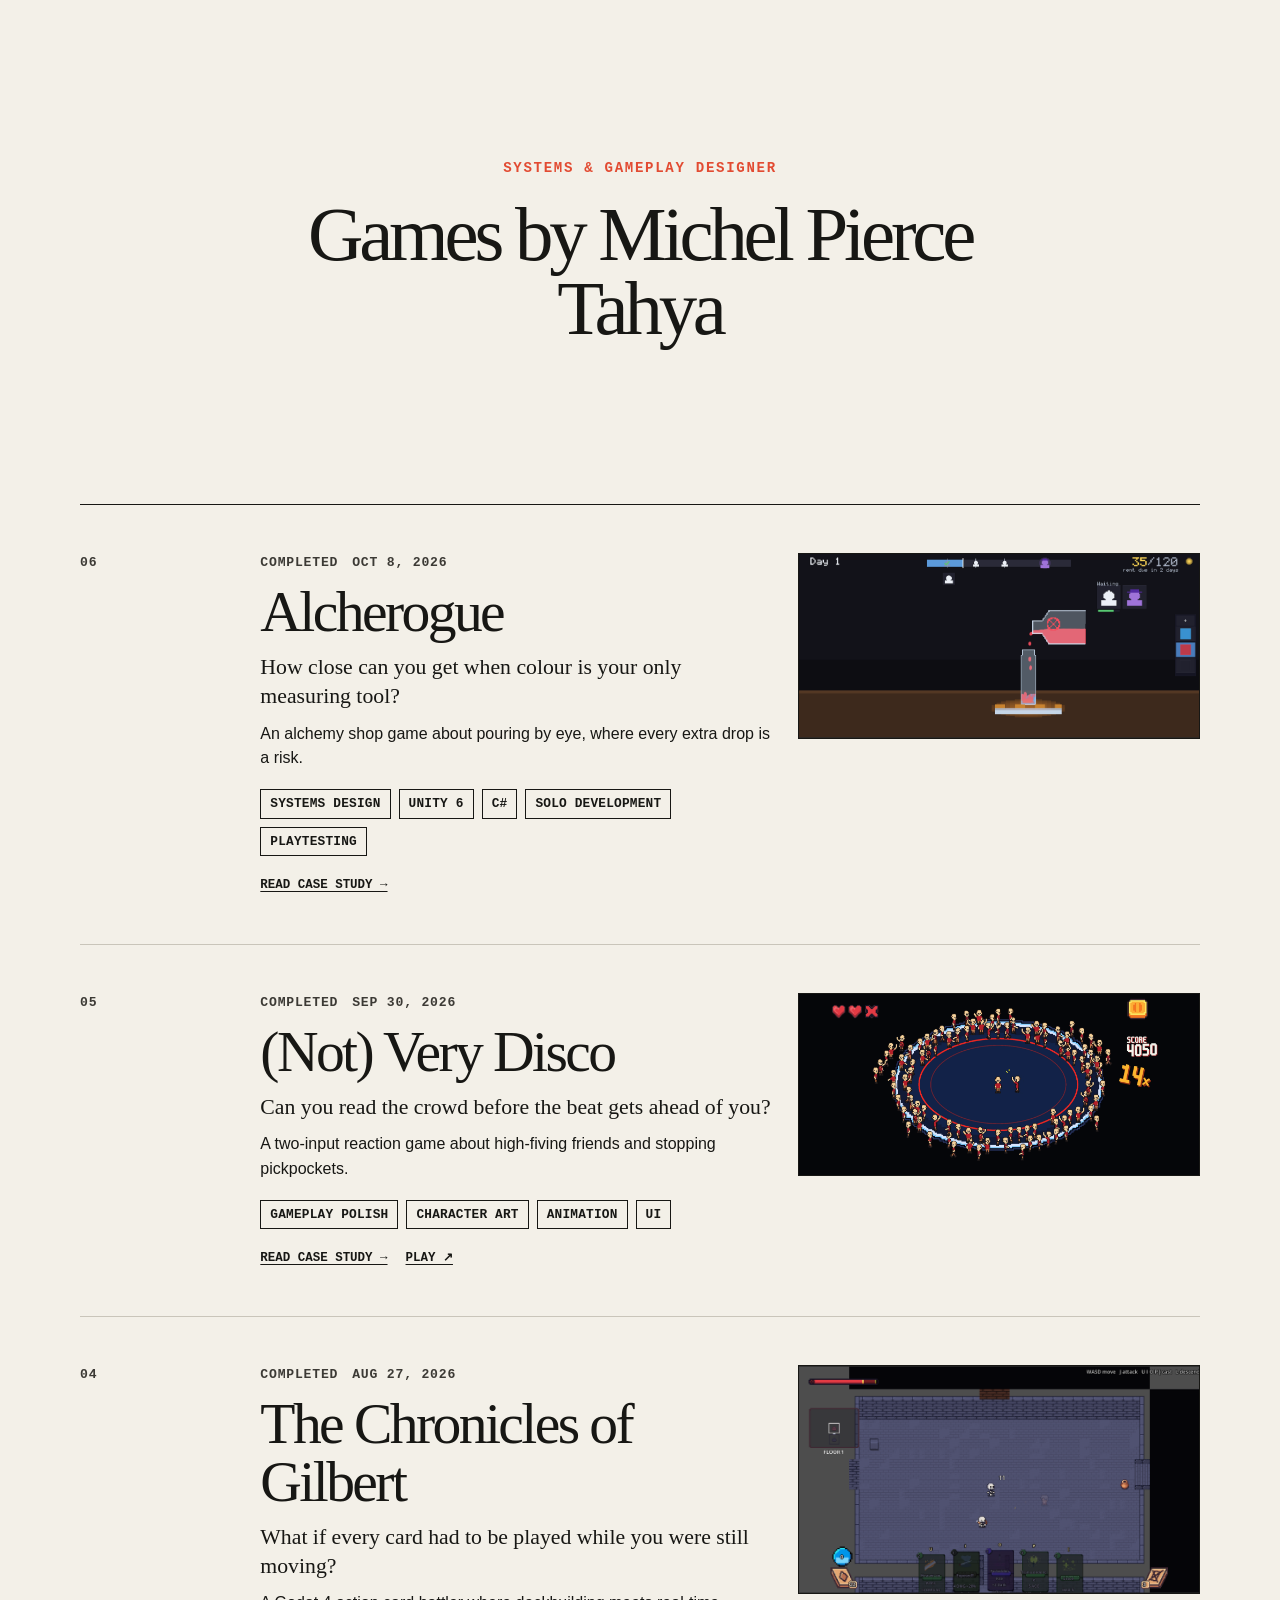
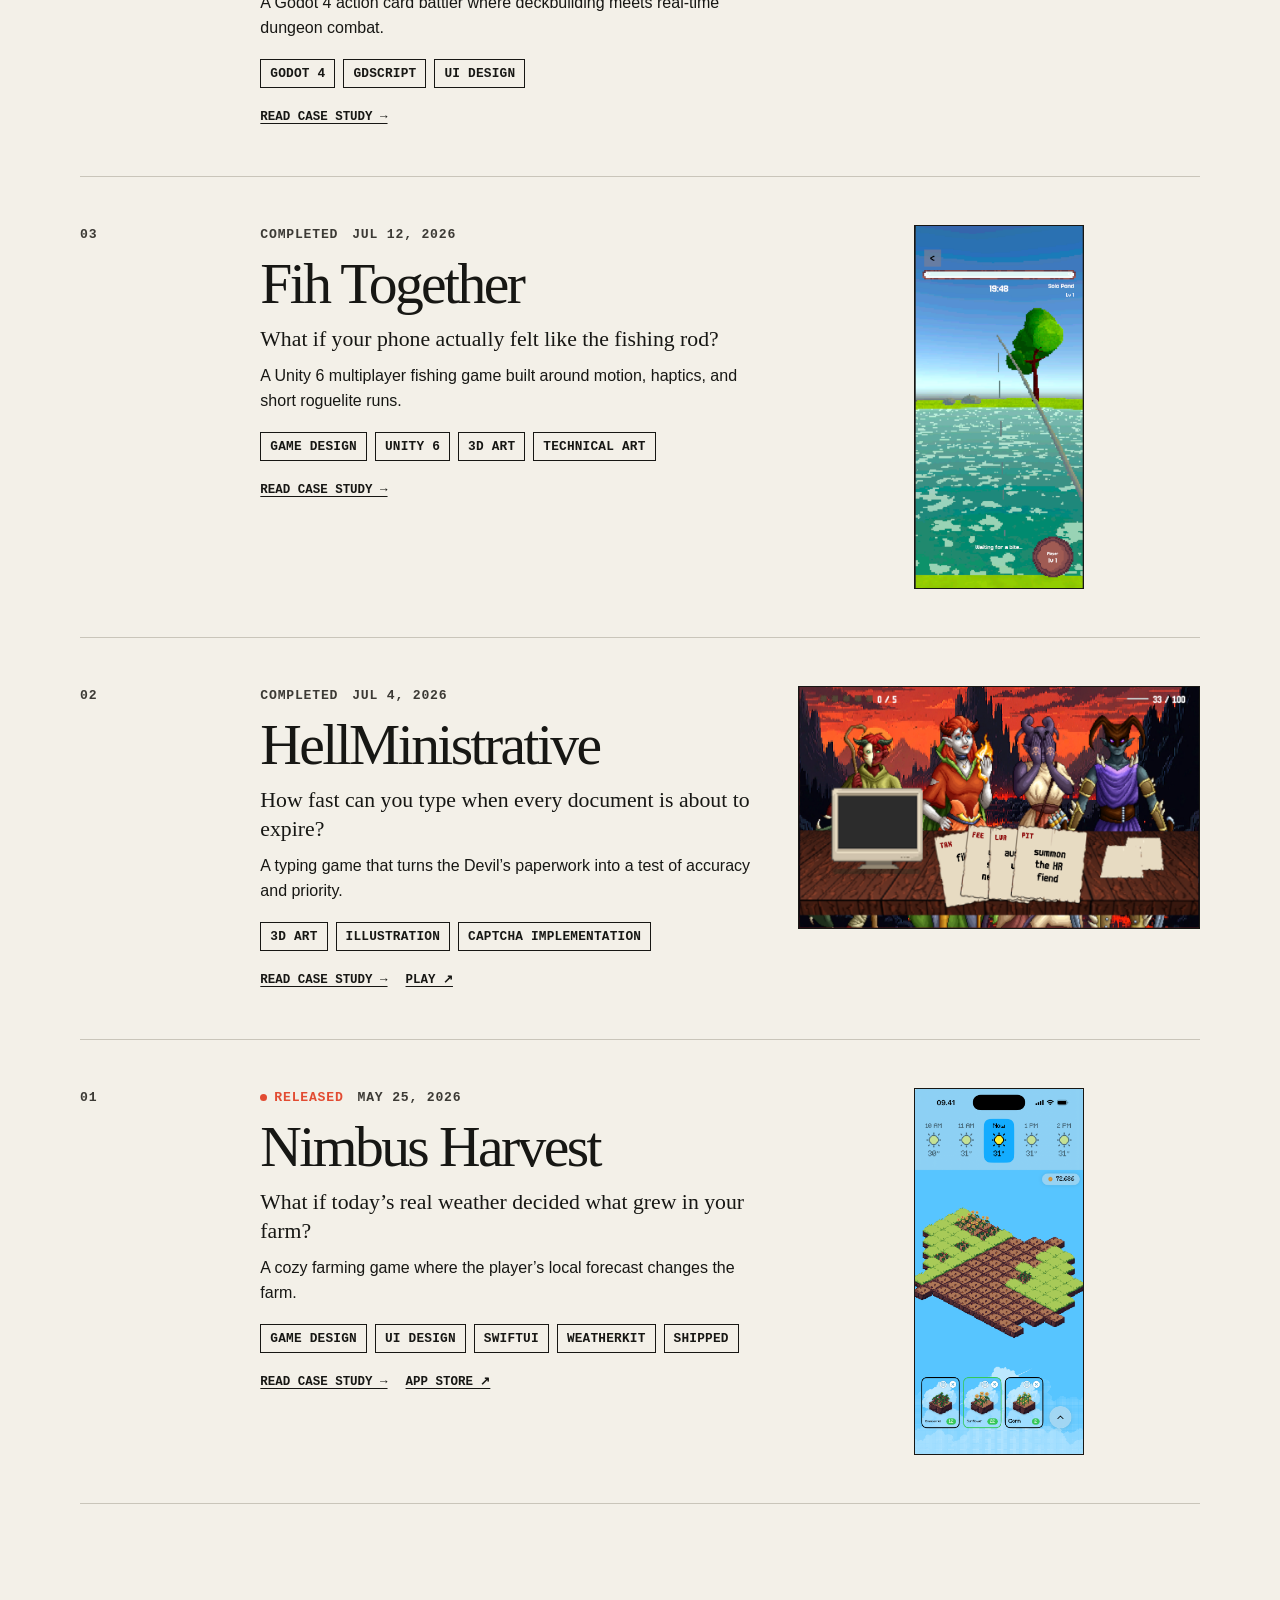
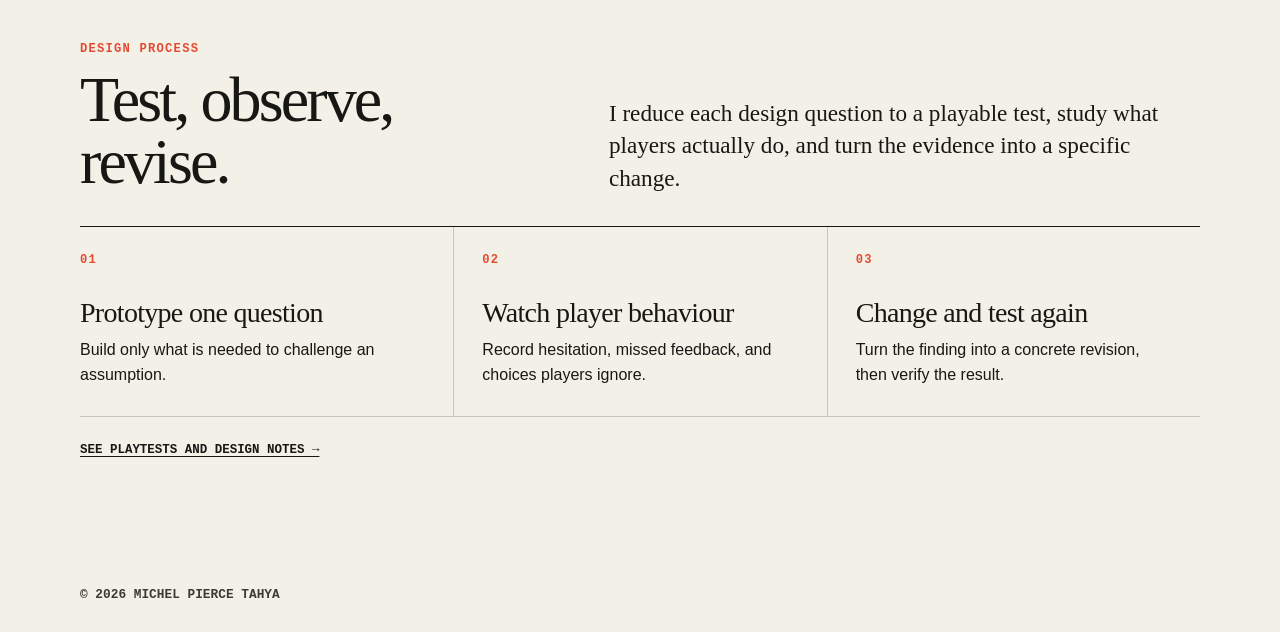
==== commit 50417dec: "fix: simplify portfolio presentation" ====
--- a/index.html
+++ b/index.html
@@ -139,41 +139,38 @@
               <a href="https://apps.apple.com/id/app/nimbus-harvest/id6770053044" target="_blank" rel="noreferrer">App Store ↗</a>
             </div>
           </div>
-          <a class="preview-image" href="games/nimbus-harvest.html" aria-label="Read the Nimbus Harvest case study">
+          <a class="preview-image portrait-preview" href="games/nimbus-harvest.html" aria-label="Read the Nimbus Harvest case study">
             <img src="assets/nimbus-harvest/farm_page.png" alt="Nimbus Harvest farm reacting to real weather" />
           </a>
         </article>
-
-        <article class="game in-progress">
-          <div class="game-number" aria-hidden="true">07</div>
-          <div class="game-body">
-            <div class="game-meta"><span class="status building">In progress</span><time datetime="2026">2026</time></div>
-            <h2>Current Project</h2>
-            <p class="game-copy">More details when it is ready to show.</p>
-          </div>
-        </article>
       </section>
 
-      <section class="practice" aria-labelledby="practice-title">
-        <header class="practice-header">
-          <p class="section-kicker">Design practice</p>
-          <h2 id="practice-title">How I work</h2>
+      <section class="process-summary" aria-labelledby="process-title">
+        <header class="process-summary-header">
+          <div>
+            <p class="section-kicker">Design process</p>
+            <h2 id="process-title">Test, observe, revise.</h2>
+          </div>
+          <p class="process-intro">I reduce each design question to a playable test, study what players actually do, and turn the evidence into a specific change.</p>
         </header>
-        <div class="practice-list">
-          <article class="practice-entry">
-            <p class="practice-number" aria-hidden="true">01</p>
-            <div><h3>Prototype the question</h3><p>I build the smallest useful test, then use play and data to decide what survives.</p></div>
-          </article>
-          <article class="practice-entry">
-            <p class="practice-number" aria-hidden="true">02</p>
-            <div><h3>Watch what players do</h3><p>Hesitation, missed feedback, and ignored choices tell me what the next version needs.</p></div>
-          </article>
-          <article class="practice-entry">
-            <p class="practice-number" aria-hidden="true">03</p>
-            <div><h3>Explain the system</h3><p>I connect mechanics, player behaviour, and intended experience so decisions can be evaluated.</p></div>
-          </article>
-        </div>
-        <a class="case-link practice-link" href="design-practice.html">See design practice →</a>
+        <ol class="process-steps">
+          <li>
+            <span class="process-number" aria-hidden="true">01</span>
+            <h3>Prototype one question</h3>
+            <p>Build only what is needed to challenge an assumption.</p>
+          </li>
+          <li>
+            <span class="process-number" aria-hidden="true">02</span>
+            <h3>Watch player behaviour</h3>
+            <p>Record hesitation, missed feedback, and choices players ignore.</p>
+          </li>
+          <li>
+            <span class="process-number" aria-hidden="true">03</span>
+            <h3>Change and test again</h3>
+            <p>Turn the finding into a concrete revision, then verify the result.</p>
+          </li>
+        </ol>
+        <a class="case-link process-link" href="design-practice.html">See playtests and design notes →</a>
       </section>
     </main>
 
--- a/styles.css
+++ b/styles.css
@@ -18,7 +18,7 @@
 .intro { display: flex; min-height: min(56vh, 540px); flex-direction: column; align-items: center; justify-content: center; padding-block: clamp(64px, 9vw, 104px); text-align: center; }
 h1, h2, h3 { font-family: Georgia, "Times New Roman", serif; font-weight: 400; }
 h1 { max-width: 720px; margin: 0; font-size: clamp(2.45rem, 6vw, 5rem); letter-spacing: -0.055em; line-height: 0.96; }
-.role-title, .game-meta, .game-number, .tag-list, .case-link, .section-kicker, .practice-number, .project-kicker, .back-link, .project-links, .project-pagination { font-family: "Courier New", Courier, monospace; text-transform: uppercase; }
+.role-title, .game-meta, .game-number, .tag-list, .case-link, .section-kicker, .process-number, .project-kicker, .back-link, .project-links, .project-pagination { font-family: "Courier New", Courier, monospace; text-transform: uppercase; }
 .role-title { margin: 0 0 18px; color: var(--accent); font-size: clamp(0.74rem, 1.5vw, 0.88rem); font-weight: 700; letter-spacing: 0.12em; }
 
 .game-list { padding-bottom: 88px; }
@@ -30,7 +30,6 @@
 .status { color: var(--ink); font-weight: 700; }
 .status::before { display: inline-block; width: 7px; height: 7px; margin-right: 7px; border-radius: 50%; background: currentColor; content: ""; }
 .status.released { color: var(--accent); }
-.status.building { animation: pulse 2s ease-in-out infinite; }
 .game h2 { margin: 10px 0 12px; font-size: clamp(2rem, 4.5vw, 3.75rem); letter-spacing: -0.045em; line-height: 1; }
 .game h2 a { text-decoration: none; }
 .game p { max-width: 620px; margin: 0; color: var(--ink); }
@@ -39,22 +38,24 @@
 .tag-list { display: flex; flex-wrap: wrap; gap: 8px; max-width: 650px; margin: 18px 0 0; padding: 0; list-style: none; }
 .tag-list li { padding: 5px 9px; border: 1px solid var(--ink); color: var(--ink); font-size: 0.8rem; font-weight: 700; letter-spacing: 0.015em; line-height: 1.35; }
 .case-link { display: inline-block; margin-top: 20px; font-size: 0.78rem; font-weight: 700; }
-.preview-image { align-self: start; border: 1px solid var(--ink); background: #e8e4da; }
+.preview-image { align-self: start; justify-self: start; border: 1px solid var(--ink); background: #e8e4da; }
 .preview-image img { width: 100%; max-height: 310px; object-fit: contain; }
-.portrait-preview img { max-height: 360px; }
+.portrait-preview { justify-self: center; width: min(100%, 170px); }
+.portrait-preview img { width: 100%; max-height: none; }
 .game-links { display: flex; flex-wrap: wrap; align-items: baseline; gap: 18px; margin-top: 20px; font-family: "Courier New", Courier, monospace; font-size: 0.78rem; font-weight: 700; text-transform: uppercase; }
 .game-links .case-link { margin-top: 0; }
-.in-progress { grid-template-columns: minmax(48px, 0.35fr) minmax(280px, 1fr); }
-
-.practice { padding: 20px 0 96px; }
-.practice-header { max-width: 760px; padding-bottom: 40px; }
-.section-kicker, .practice-number, .project-kicker { margin: 0; color: var(--accent); font-size: 0.76rem; font-weight: 700; letter-spacing: 0.1em; }
-.practice-header h2 { margin: 10px 0 0; font-size: clamp(2.6rem, 6vw, 5rem); letter-spacing: -0.05em; line-height: 0.95; }
-.practice-entry { display: grid; grid-template-columns: minmax(48px, 0.35fr) minmax(0, 1fr); gap: 24px; padding-block: 25px; border-top: 1px solid var(--line); }
-.practice-entry:last-child { border-bottom: 1px solid var(--line); }
-.practice-entry h3 { margin: 0 0 7px; font-size: clamp(1.45rem, 3vw, 2rem); letter-spacing: -0.03em; line-height: 1.05; }
-.practice-entry p:last-child { max-width: 650px; margin: 0; color: var(--ink); }
-.practice-link { margin-left: calc(48px + 24px); }
+.process-summary { padding: 8px 0 96px; }
+.process-summary-header { display: grid; grid-template-columns: minmax(280px, 0.8fr) minmax(320px, 1fr); gap: 56px; align-items: end; padding: 40px 0 32px; }
+.section-kicker, .process-number, .project-kicker { margin: 0; color: var(--accent); font-size: 0.76rem; font-weight: 700; letter-spacing: 0.1em; }
+.process-summary-header h2 { max-width: 560px; margin: 10px 0 0; font-size: clamp(2.35rem, 5vw, 4.2rem); letter-spacing: -0.045em; line-height: 0.98; }
+.process-intro { max-width: 610px; margin: 0; font-family: Georgia, "Times New Roman", serif; font-size: clamp(1.15rem, 2vw, 1.45rem); line-height: 1.4; }
+.process-steps { display: grid; grid-template-columns: repeat(3, minmax(0, 1fr)); margin: 0; padding: 0; border-top: 1px solid var(--ink); border-bottom: 1px solid var(--line); list-style: none; }
+.process-steps li { min-width: 0; padding: 24px 28px 28px 0; }
+.process-steps li + li { padding-left: 28px; border-left: 1px solid var(--line); }
+.process-number { display: block; margin-bottom: 28px; }
+.process-steps h3 { margin: 0 0 10px; font-size: clamp(1.3rem, 2.5vw, 1.75rem); letter-spacing: -0.025em; line-height: 1.08; }
+.process-steps p { max-width: 300px; margin: 0; }
+.process-link { margin-top: 24px; }
 
 .project-main { width: min(980px, calc(100% - 48px)); }
 .project-nav { display: flex; justify-content: space-between; padding-block: 28px; border-bottom: 1px solid var(--line); }
@@ -67,6 +68,8 @@
 .project-links { display: flex; flex-wrap: wrap; gap: 18px; margin-top: 24px; font-size: 0.78rem; font-weight: 700; }
 .project-feature { margin: 0 0 clamp(64px, 9vw, 104px); border: 1px solid var(--ink); background: #e8e4da; }
 .project-feature img { width: 100%; max-height: 720px; object-fit: contain; }
+.project-feature.portrait-feature { width: min(100%, 334px); margin-inline: auto; }
+.project-feature.portrait-feature img { max-height: none; }
 .case-study { display: grid; grid-template-columns: minmax(180px, 0.45fr) minmax(0, 1fr); gap: 48px; padding-bottom: 72px; }
 .case-study-label { margin: 4px 0 0; color: var(--accent); font-family: "Courier New", Courier, monospace; font-size: 0.76rem; font-weight: 700; letter-spacing: 0.08em; text-transform: uppercase; }
 .case-sections { min-width: 0; }
@@ -80,6 +83,8 @@
 .project-gallery { display: grid; grid-template-columns: 1fr 1fr; gap: 16px; padding: 0 0 88px; }
 .project-gallery figure { display: grid; align-content: center; min-width: 0; margin: 0; border: 1px solid var(--ink); background: #e8e4da; }
 .project-gallery img { width: 100%; max-height: 600px; object-fit: contain; }
+.project-gallery.portrait-gallery { grid-template-columns: minmax(0, 278px); justify-content: center; }
+.project-gallery.portrait-gallery img { max-height: none; }
 .project-gallery figcaption, .evidence-figure figcaption { padding: 12px 14px; border-top: 1px solid var(--line); color: var(--secondary-ink); font-family: "Courier New", Courier, monospace; font-size: 0.8rem; font-weight: 700; line-height: 1.45; }
 .process-evidence { padding-bottom: 72px; }
 .process-evidence > .case-study-label { margin-bottom: 22px; }
@@ -90,13 +95,14 @@
 
 footer { display: flex; justify-content: space-between; padding-block: 28px; color: var(--secondary-ink); font-family: "Courier New", Courier, monospace; font-size: 0.8rem; font-weight: 700; text-transform: uppercase; }
 footer p { margin: 0; }
-@keyframes pulse { 50% { opacity: 0.45; } }
-@media (prefers-reduced-motion: reduce) { html { scroll-behavior: auto; } .status.building { animation: none; } }
+@media (prefers-reduced-motion: reduce) { html { scroll-behavior: auto; } }
 
 @media (max-width: 860px) {
   .game { grid-template-columns: 34px 1fr; }
   .preview-image { grid-column: 2; width: min(100%, 640px); margin-top: 8px; }
+  .portrait-preview { width: min(100%, 170px); }
   .case-study { grid-template-columns: 1fr; gap: 24px; }
+  .process-summary-header { grid-template-columns: 1fr; gap: 20px; align-items: start; }
 }
 
 @media (max-width: 640px) {
@@ -105,12 +111,17 @@
   .game { grid-template-columns: 28px 1fr; gap: 12px; padding-block: 36px; }
   .game-meta { flex-direction: column; gap: 2px; }
   .preview-image { grid-column: 1 / -1; margin-top: 8px; }
-  .in-progress { grid-template-columns: 28px 1fr; }
-  .practice-entry { grid-template-columns: 28px 1fr; gap: 12px; }
+  .portrait-preview { width: min(100%, 170px); }
+  .process-summary { padding-bottom: 72px; }
+  .process-summary-header { padding-top: 32px; }
+  .process-steps { grid-template-columns: 1fr; }
+  .process-steps li { padding: 22px 0 24px; }
+  .process-steps li + li { padding-left: 0; border-top: 1px solid var(--line); border-left: 0; }
+  .process-number { margin-bottom: 14px; }
   .project-nav { padding-block: 20px; }
   .project-gallery { grid-template-columns: 1fr; gap: 12px; }
+  .project-gallery.portrait-gallery { grid-template-columns: minmax(0, 278px); justify-content: center; }
   .evidence-gallery { grid-template-columns: 1fr; }
-  .practice-link { margin-left: 40px; }
   .project-pagination { flex-direction: column; }
   footer { flex-direction: column; gap: 8px; }
 }
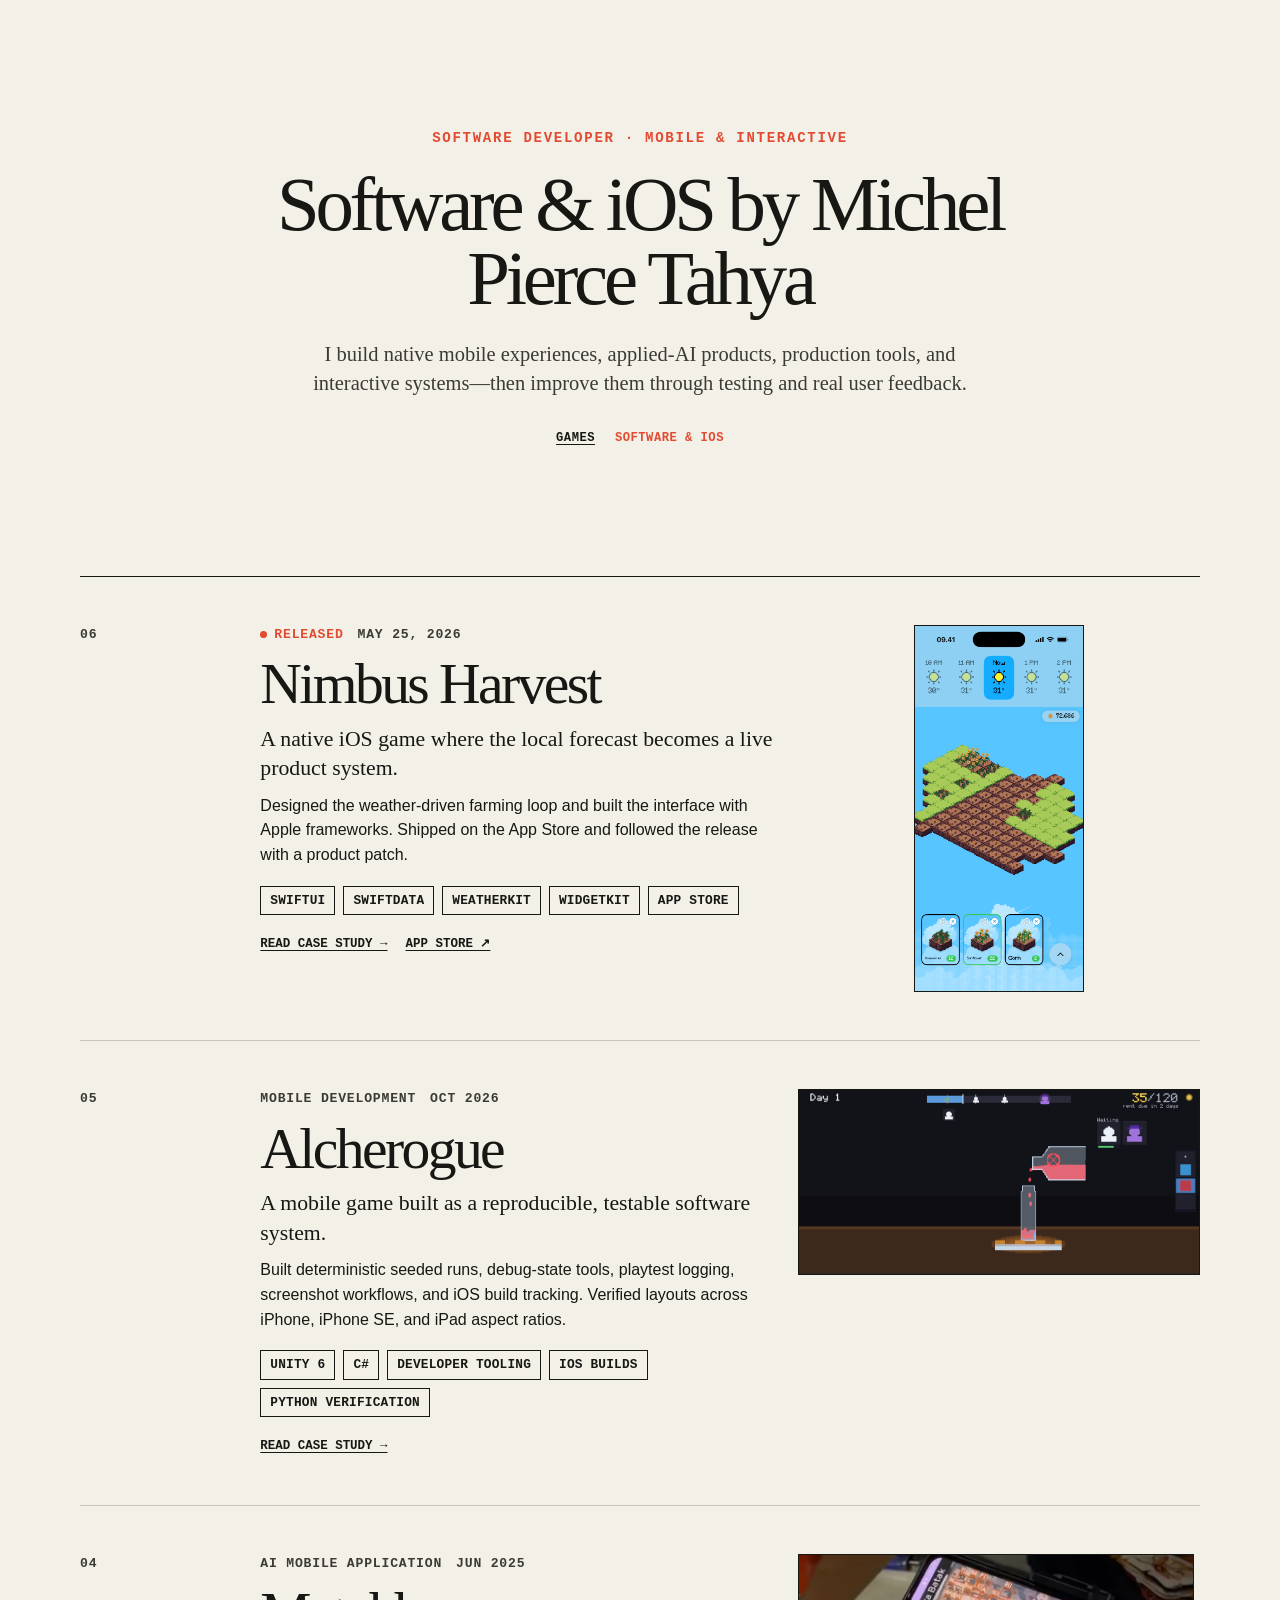
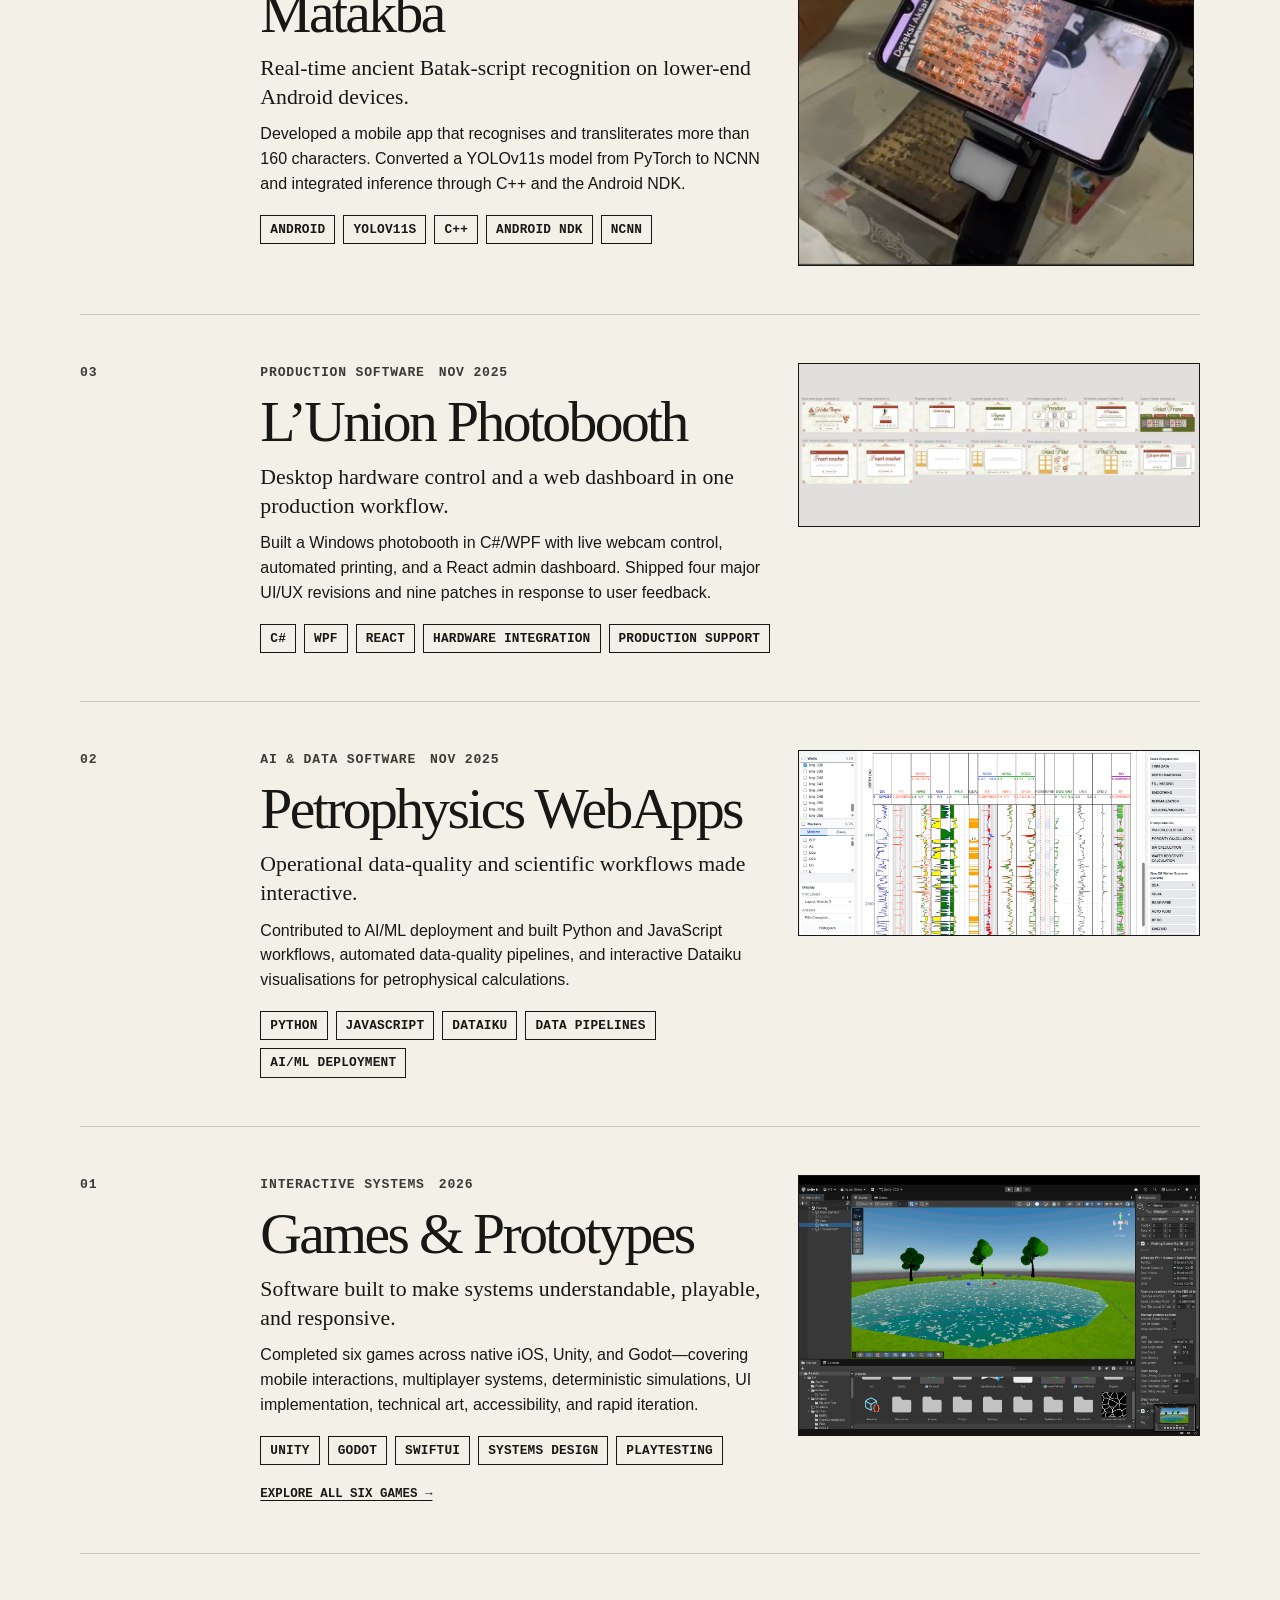
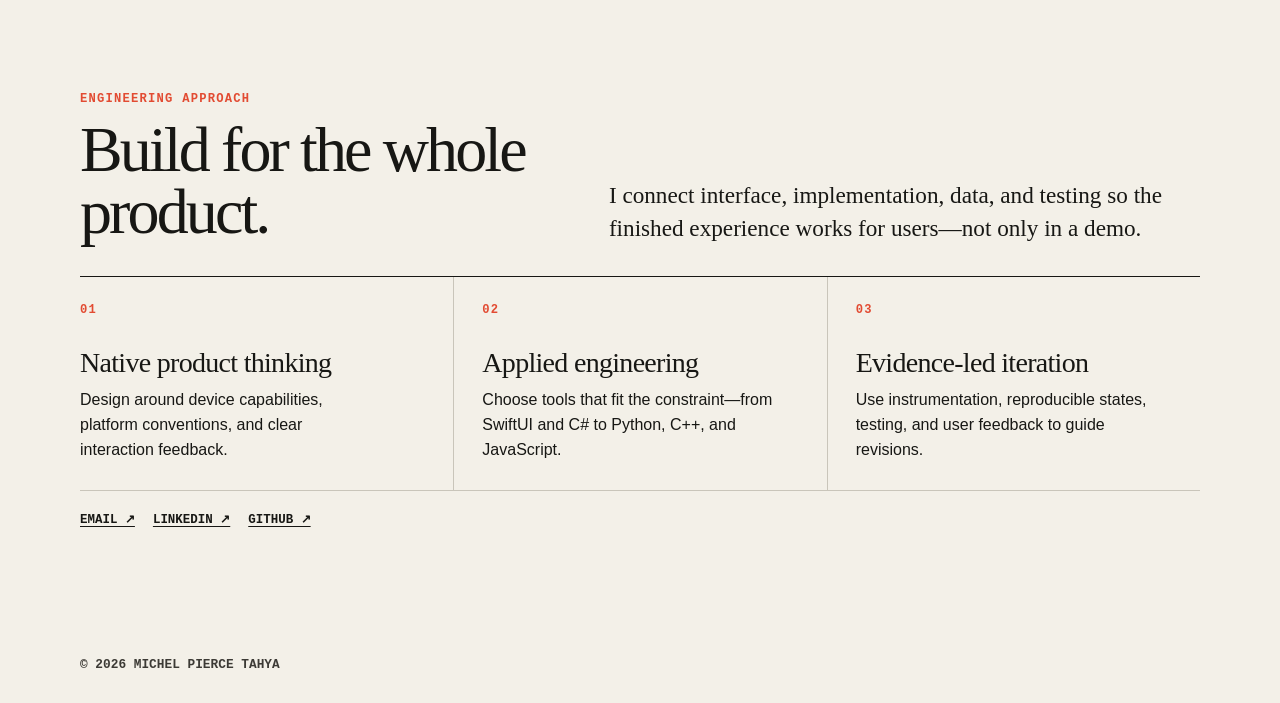
==== commit 808fb6d7: "feat: make software portfolio the homepage" ====
--- a/index.html
+++ b/index.html
@@ -3,136 +3,36 @@
   <head>
     <meta charset="UTF-8" />
     <meta name="viewport" content="width=device-width, initial-scale=1" />
-    <meta name="description" content="Games and game design work by Michel Pierce Tahya." />
-    <title>Games by Michel Pierce Tahya</title>
+    <meta name="description" content="Software, iOS, mobile, AI, and interactive work by Michel Pierce Tahya." />
+    <title>Software &amp; iOS — Michel Pierce Tahya</title>
     <link rel="stylesheet" href="styles.css" />
   </head>
   <body>
     <main id="top">
-      <section class="intro" aria-labelledby="page-title">
-        <p class="role-title">Systems &amp; Gameplay Designer</p>
-        <h1 id="page-title">Games by Michel Pierce Tahya</h1>
+      <section class="intro software-intro" aria-labelledby="page-title">
+        <p class="role-title">Software Developer · Mobile &amp; Interactive</p>
+        <h1 id="page-title">Software &amp; iOS by Michel Pierce Tahya</h1>
+        <p class="intro-copy">I build native mobile experiences, applied-AI products, production tools, and interactive systems—then improve them through testing and real user feedback.</p>
+        <nav class="portfolio-switch" aria-label="Portfolio sections">
+          <a href="games/">Games</a>
+          <span aria-current="page">Software &amp; iOS</span>
+        </nav>
       </section>
 
-      <section class="game-list" id="games" aria-label="Games">
+      <section class="game-list" id="work" aria-label="Selected software and interactive work">
         <article class="game game-preview">
           <div class="game-number" aria-hidden="true">06</div>
           <div class="game-body">
-            <div class="game-meta"><span>Completed</span><time datetime="2026-10-08">Oct 8, 2026</time></div>
-            <h2><a href="games/alcherogue.html">Alcherogue</a></h2>
-            <p class="game-hook">How close can you get when colour is your only measuring tool?</p>
-            <p class="game-copy">An alchemy shop game about pouring by eye, where every extra drop is a risk.</p>
-            <ul class="tag-list" aria-label="Alcherogue skills and tools">
-              <li>Systems design</li>
-              <li>Unity 6</li>
-              <li>C#</li>
-              <li>Solo development</li>
-              <li>Playtesting</li>
-            </ul>
-            <a class="case-link" href="games/alcherogue.html">Read case study →</a>
-          </div>
-          <a class="preview-image" href="games/alcherogue.html" aria-label="Read the Alcherogue case study">
-            <img src="assets/alcherogue/pouring_gameplay.png" alt="Alcherogue potion pouring gameplay" />
-          </a>
-        </article>
-
-        <article class="game game-preview">
-          <div class="game-number" aria-hidden="true">05</div>
-          <div class="game-body">
-            <div class="game-meta"><span>Completed</span><time datetime="2026-09-30">Sep 30, 2026</time></div>
-            <h2><a href="games/not-very-disco.html">(Not) Very Disco</a></h2>
-            <p class="game-hook">Can you read the crowd before the beat gets ahead of you?</p>
-            <p class="game-copy">A two-input reaction game about high-fiving friends and stopping pickpockets.</p>
-            <ul class="tag-list" aria-label="(Not) Very Disco skills">
-              <li>Gameplay polish</li>
-              <li>Character art</li>
-              <li>Animation</li>
-              <li>UI</li>
-            </ul>
-            <div class="game-links">
-              <a class="case-link" href="games/not-very-disco.html">Read case study →</a>
-              <a href="https://obil.itch.io/not-very-disco" target="_blank" rel="noreferrer">Play ↗</a>
-            </div>
-          </div>
-          <a class="preview-image" href="games/not-very-disco.html" aria-label="Read the (Not) Very Disco case study">
-            <img src="assets/not-very-disco/gameplay-1.png" alt="(Not) Very Disco high-five gameplay" />
-          </a>
-        </article>
-
-        <article class="game game-preview">
-          <div class="game-number" aria-hidden="true">04</div>
-          <div class="game-body">
-            <div class="game-meta"><span>Completed</span><time datetime="2026-08-27">Aug 27, 2026</time></div>
-            <h2><a href="games/the-chronicles-of-gilbert.html">The Chronicles of Gilbert</a></h2>
-            <p class="game-hook">What if every card had to be played while you were still moving?</p>
-            <p class="game-copy">A Godot 4 action card battler where deckbuilding meets real-time dungeon combat.</p>
-            <ul class="tag-list" aria-label="The Chronicles of Gilbert skills and tools">
-              <li>Godot 4</li>
-              <li>GDScript</li>
-              <li>UI design</li>
-            </ul>
-            <a class="case-link" href="games/the-chronicles-of-gilbert.html">Read case study →</a>
-          </div>
-          <a class="preview-image" href="games/the-chronicles-of-gilbert.html" aria-label="Read The Chronicles of Gilbert case study">
-            <img src="assets/the-chronicles-of-gilbert/gameplay.png" alt="The Chronicles of Gilbert dungeon combat" />
-          </a>
-        </article>
-
-        <article class="game game-preview">
-          <div class="game-number" aria-hidden="true">03</div>
-          <div class="game-body">
-            <div class="game-meta"><span>Completed</span><time datetime="2026-07-12">Jul 12, 2026</time></div>
-            <h2><a href="games/fih-together.html">Fih Together</a></h2>
-            <p class="game-hook">What if your phone actually felt like the fishing rod?</p>
-            <p class="game-copy">A Unity 6 multiplayer fishing game built around motion, haptics, and short roguelite runs.</p>
-            <ul class="tag-list" aria-label="Fih Together skills and tools">
-              <li>Game design</li>
-              <li>Unity 6</li>
-              <li>3D art</li>
-              <li>Technical art</li>
-            </ul>
-            <a class="case-link" href="games/fih-together.html">Read case study →</a>
-          </div>
-          <a class="preview-image portrait-preview" href="games/fih-together.html" aria-label="Read the Fih Together case study">
-            <img src="assets/fih-together/mobile_gameplay.png" alt="Fih Together mobile fishing gameplay" />
-          </a>
-        </article>
-
-        <article class="game game-preview">
-          <div class="game-number" aria-hidden="true">02</div>
-          <div class="game-body">
-            <div class="game-meta"><span>Completed</span><time datetime="2026-07-04">Jul 4, 2026</time></div>
-            <h2><a href="games/hellministrative.html">HellMinistrative</a></h2>
-            <p class="game-hook">How fast can you type when every document is about to expire?</p>
-            <p class="game-copy">A typing game that turns the Devil’s paperwork into a test of accuracy and priority.</p>
-            <ul class="tag-list" aria-label="HellMinistrative skills">
-              <li>3D art</li>
-              <li>Illustration</li>
-              <li>CAPTCHA implementation</li>
-            </ul>
-            <div class="game-links">
-              <a class="case-link" href="games/hellministrative.html">Read case study →</a>
-              <a href="https://obil.itch.io/hellministrative" target="_blank" rel="noreferrer">Play ↗</a>
-            </div>
-          </div>
-          <a class="preview-image" href="games/hellministrative.html" aria-label="Read the HellMinistrative case study">
-            <img src="assets/hellministrative/gameplay-1.png" alt="HellMinistrative document queue and overheat bar" />
-          </a>
-        </article>
-
-        <article class="game game-preview">
-          <div class="game-number" aria-hidden="true">01</div>
-          <div class="game-body">
             <div class="game-meta"><span class="status released">Released</span><time datetime="2026-05-25">May 25, 2026</time></div>
             <h2><a href="games/nimbus-harvest.html">Nimbus Harvest</a></h2>
-            <p class="game-hook">What if today’s real weather decided what grew in your farm?</p>
-            <p class="game-copy">A cozy farming game where the player’s local forecast changes the farm.</p>
-            <ul class="tag-list" aria-label="Nimbus Harvest skills and tools">
-              <li>Game design</li>
-              <li>UI design</li>
+            <p class="game-hook">A native iOS game where the local forecast becomes a live product system.</p>
+            <p class="game-copy">Designed the weather-driven farming loop and built the interface with Apple frameworks. Shipped on the App Store and followed the release with a product patch.</p>
+            <ul class="tag-list" aria-label="Nimbus Harvest technologies and skills">
               <li>SwiftUI</li>
+              <li>SwiftData</li>
               <li>WeatherKit</li>
-              <li>Shipped</li>
+              <li>WidgetKit</li>
+              <li>App Store</li>
             </ul>
             <div class="game-links">
               <a class="case-link" href="games/nimbus-harvest.html">Read case study →</a>
@@ -143,34 +43,140 @@
             <img src="assets/nimbus-harvest/farm_page.png" alt="Nimbus Harvest farm reacting to real weather" />
           </a>
         </article>
+
+        <article class="game game-preview">
+          <div class="game-number" aria-hidden="true">05</div>
+          <div class="game-body">
+            <div class="game-meta"><span>Mobile development</span><time datetime="2026-10">Oct 2026</time></div>
+            <h2><a href="games/alcherogue.html">Alcherogue</a></h2>
+            <p class="game-hook">A mobile game built as a reproducible, testable software system.</p>
+            <p class="game-copy">Built deterministic seeded runs, debug-state tools, playtest logging, screenshot workflows, and iOS build tracking. Verified layouts across iPhone, iPhone SE, and iPad aspect ratios.</p>
+            <ul class="tag-list" aria-label="Alcherogue technologies and skills">
+              <li>Unity 6</li>
+              <li>C#</li>
+              <li>Developer tooling</li>
+              <li>iOS builds</li>
+              <li>Python verification</li>
+            </ul>
+            <a class="case-link" href="games/alcherogue.html">Read case study →</a>
+          </div>
+          <a class="preview-image" href="games/alcherogue.html" aria-label="Read the Alcherogue case study">
+            <img src="assets/alcherogue/pouring_gameplay.png" alt="Alcherogue potion pouring gameplay" />
+          </a>
+        </article>
+
+        <article class="game game-preview">
+          <div class="game-number" aria-hidden="true">04</div>
+          <div class="game-body">
+            <div class="game-meta"><span>AI mobile application</span><time datetime="2025-06">Jun 2025</time></div>
+            <h2>Matakba</h2>
+            <p class="game-hook">Real-time ancient Batak-script recognition on lower-end Android devices.</p>
+            <p class="game-copy">Developed a mobile app that recognises and transliterates more than 160 characters. Converted a YOLOv11s model from PyTorch to NCNN and integrated inference through C++ and the Android NDK.</p>
+            <ul class="tag-list" aria-label="Matakba technologies and skills">
+              <li>Android</li>
+              <li>YOLOv11s</li>
+              <li>C++</li>
+              <li>Android NDK</li>
+              <li>NCNN</li>
+            </ul>
+          </div>
+          <div class="preview-image">
+            <img src="assets/software/matakba-live-recognition.png" alt="Matakba recognizing Batak-script characters live through a phone camera" />
+          </div>
+        </article>
+
+        <article class="game game-preview">
+          <div class="game-number" aria-hidden="true">03</div>
+          <div class="game-body">
+            <div class="game-meta"><span>Production software</span><time datetime="2025-11">Nov 2025</time></div>
+            <h2>L’Union Photobooth</h2>
+            <p class="game-hook">Desktop hardware control and a web dashboard in one production workflow.</p>
+            <p class="game-copy">Built a Windows photobooth in C#/WPF with live webcam control, automated printing, and a React admin dashboard. Shipped four major UI/UX revisions and nine patches in response to user feedback.</p>
+            <ul class="tag-list" aria-label="L’Union Photobooth technologies and skills">
+              <li>C#</li>
+              <li>WPF</li>
+              <li>React</li>
+              <li>Hardware integration</li>
+              <li>Production support</li>
+            </ul>
+          </div>
+          <div class="preview-image">
+            <img src="assets/software/lunion-photobooth-ui.jpg" alt="L’Union Photobooth interface flow from welcome and payment through capture and printing" />
+          </div>
+        </article>
+
+        <article class="game game-preview">
+          <div class="game-number" aria-hidden="true">02</div>
+          <div class="game-body">
+            <div class="game-meta"><span>AI &amp; data software</span><time datetime="2025-11">Nov 2025</time></div>
+            <h2>Petrophysics WebApps</h2>
+            <p class="game-hook">Operational data-quality and scientific workflows made interactive.</p>
+            <p class="game-copy">Contributed to AI/ML deployment and built Python and JavaScript workflows, automated data-quality pipelines, and interactive Dataiku visualisations for petrophysical calculations.</p>
+            <ul class="tag-list" aria-label="Petrophysics WebApps technologies and skills">
+              <li>Python</li>
+              <li>JavaScript</li>
+              <li>Dataiku</li>
+              <li>Data pipelines</li>
+              <li>AI/ML deployment</li>
+            </ul>
+          </div>
+          <div class="preview-image">
+            <img src="assets/software/well-logging-analysis.png" alt="Interactive well-logging analysis interface with multiple petrophysical tracks and controls" />
+          </div>
+        </article>
+
+        <article class="game game-preview">
+          <div class="game-number" aria-hidden="true">01</div>
+          <div class="game-body">
+            <div class="game-meta"><span>Interactive systems</span><time datetime="2026">2026</time></div>
+            <h2><a href="games/">Games &amp; Prototypes</a></h2>
+            <p class="game-hook">Software built to make systems understandable, playable, and responsive.</p>
+            <p class="game-copy">Completed six games across native iOS, Unity, and Godot—covering mobile interactions, multiplayer systems, deterministic simulations, UI implementation, technical art, accessibility, and rapid iteration.</p>
+            <ul class="tag-list" aria-label="Games and prototypes technologies and skills">
+              <li>Unity</li>
+              <li>Godot</li>
+              <li>SwiftUI</li>
+              <li>Systems design</li>
+              <li>Playtesting</li>
+            </ul>
+            <a class="case-link" href="games/">Explore all six games →</a>
+          </div>
+          <a class="preview-image" href="games/" aria-label="Explore the complete game portfolio">
+            <img src="assets/fih-together/unity_environment.png" alt="Fih Together stylised multiplayer fishing environment" />
+          </a>
+        </article>
       </section>
 
-      <section class="process-summary" aria-labelledby="process-title">
+      <section class="process-summary" aria-labelledby="approach-title">
         <header class="process-summary-header">
           <div>
-            <p class="section-kicker">Design process</p>
-            <h2 id="process-title">Test, observe, revise.</h2>
+            <p class="section-kicker">Engineering approach</p>
+            <h2 id="approach-title">Build for the whole product.</h2>
           </div>
-          <p class="process-intro">I reduce each design question to a playable test, study what players actually do, and turn the evidence into a specific change.</p>
+          <p class="process-intro">I connect interface, implementation, data, and testing so the finished experience works for users—not only in a demo.</p>
         </header>
         <ol class="process-steps">
           <li>
             <span class="process-number" aria-hidden="true">01</span>
-            <h3>Prototype one question</h3>
-            <p>Build only what is needed to challenge an assumption.</p>
+            <h3>Native product thinking</h3>
+            <p>Design around device capabilities, platform conventions, and clear interaction feedback.</p>
           </li>
           <li>
             <span class="process-number" aria-hidden="true">02</span>
-            <h3>Watch player behaviour</h3>
-            <p>Record hesitation, missed feedback, and choices players ignore.</p>
+            <h3>Applied engineering</h3>
+            <p>Choose tools that fit the constraint—from SwiftUI and C# to Python, C++, and JavaScript.</p>
           </li>
           <li>
             <span class="process-number" aria-hidden="true">03</span>
-            <h3>Change and test again</h3>
-            <p>Turn the finding into a concrete revision, then verify the result.</p>
+            <h3>Evidence-led iteration</h3>
+            <p>Use instrumentation, reproducible states, testing, and user feedback to guide revisions.</p>
           </li>
         </ol>
-        <a class="case-link process-link" href="design-practice.html">See playtests and design notes →</a>
+        <div class="game-links">
+          <a href="mailto:michelpiercetahya@gmail.com">Email ↗</a>
+          <a href="https://www.linkedin.com/in/micheltahya/" target="_blank" rel="noreferrer">LinkedIn ↗</a>
+          <a href="https://github.com/MichelPT" target="_blank" rel="noreferrer">GitHub ↗</a>
+        </div>
       </section>
     </main>
 
--- a/styles.css
+++ b/styles.css
@@ -18,8 +18,10 @@
 .intro { display: flex; min-height: min(56vh, 540px); flex-direction: column; align-items: center; justify-content: center; padding-block: clamp(64px, 9vw, 104px); text-align: center; }
 h1, h2, h3 { font-family: Georgia, "Times New Roman", serif; font-weight: 400; }
 h1 { max-width: 720px; margin: 0; font-size: clamp(2.45rem, 6vw, 5rem); letter-spacing: -0.055em; line-height: 0.96; }
-.role-title, .game-meta, .game-number, .tag-list, .case-link, .section-kicker, .process-number, .project-kicker, .back-link, .project-links, .project-pagination { font-family: "Courier New", Courier, monospace; text-transform: uppercase; }
+.role-title, .game-meta, .game-number, .tag-list, .case-link, .section-kicker, .process-number, .project-kicker, .back-link, .project-links, .project-pagination, .portfolio-switch { font-family: "Courier New", Courier, monospace; text-transform: uppercase; }
 .role-title { margin: 0 0 18px; color: var(--accent); font-size: clamp(0.74rem, 1.5vw, 0.88rem); font-weight: 700; letter-spacing: 0.12em; }
+.portfolio-switch { display: flex; flex-wrap: wrap; justify-content: center; gap: 8px 20px; margin-top: 30px; font-size: 0.76rem; font-weight: 700; letter-spacing: 0.04em; }
+.portfolio-switch span { color: var(--accent); }
 
 .game-list { padding-bottom: 88px; }
 .game { display: grid; grid-template-columns: minmax(48px, 0.35fr) minmax(280px, 1.15fr) minmax(280px, 0.9fr); gap: 24px; padding-block: 48px; border-top: 1px solid var(--line); }
@@ -42,6 +44,9 @@
 .preview-image img { width: 100%; max-height: 310px; object-fit: contain; }
 .portrait-preview { justify-self: center; width: min(100%, 170px); }
 .portrait-preview img { width: 100%; max-height: none; }
+.software-intro { min-height: min(64vh, 620px); }
+.software-intro h1 { max-width: 900px; }
+.software-intro .intro-copy { max-width: 680px; margin: 24px 0 0; color: var(--secondary-ink); font-family: Georgia, "Times New Roman", serif; font-size: clamp(1.05rem, 2vw, 1.28rem); line-height: 1.45; }
 .game-links { display: flex; flex-wrap: wrap; align-items: baseline; gap: 18px; margin-top: 20px; font-family: "Courier New", Courier, monospace; font-size: 0.78rem; font-weight: 700; text-transform: uppercase; }
 .game-links .case-link { margin-top: 0; }
 .process-summary { padding: 8px 0 96px; }
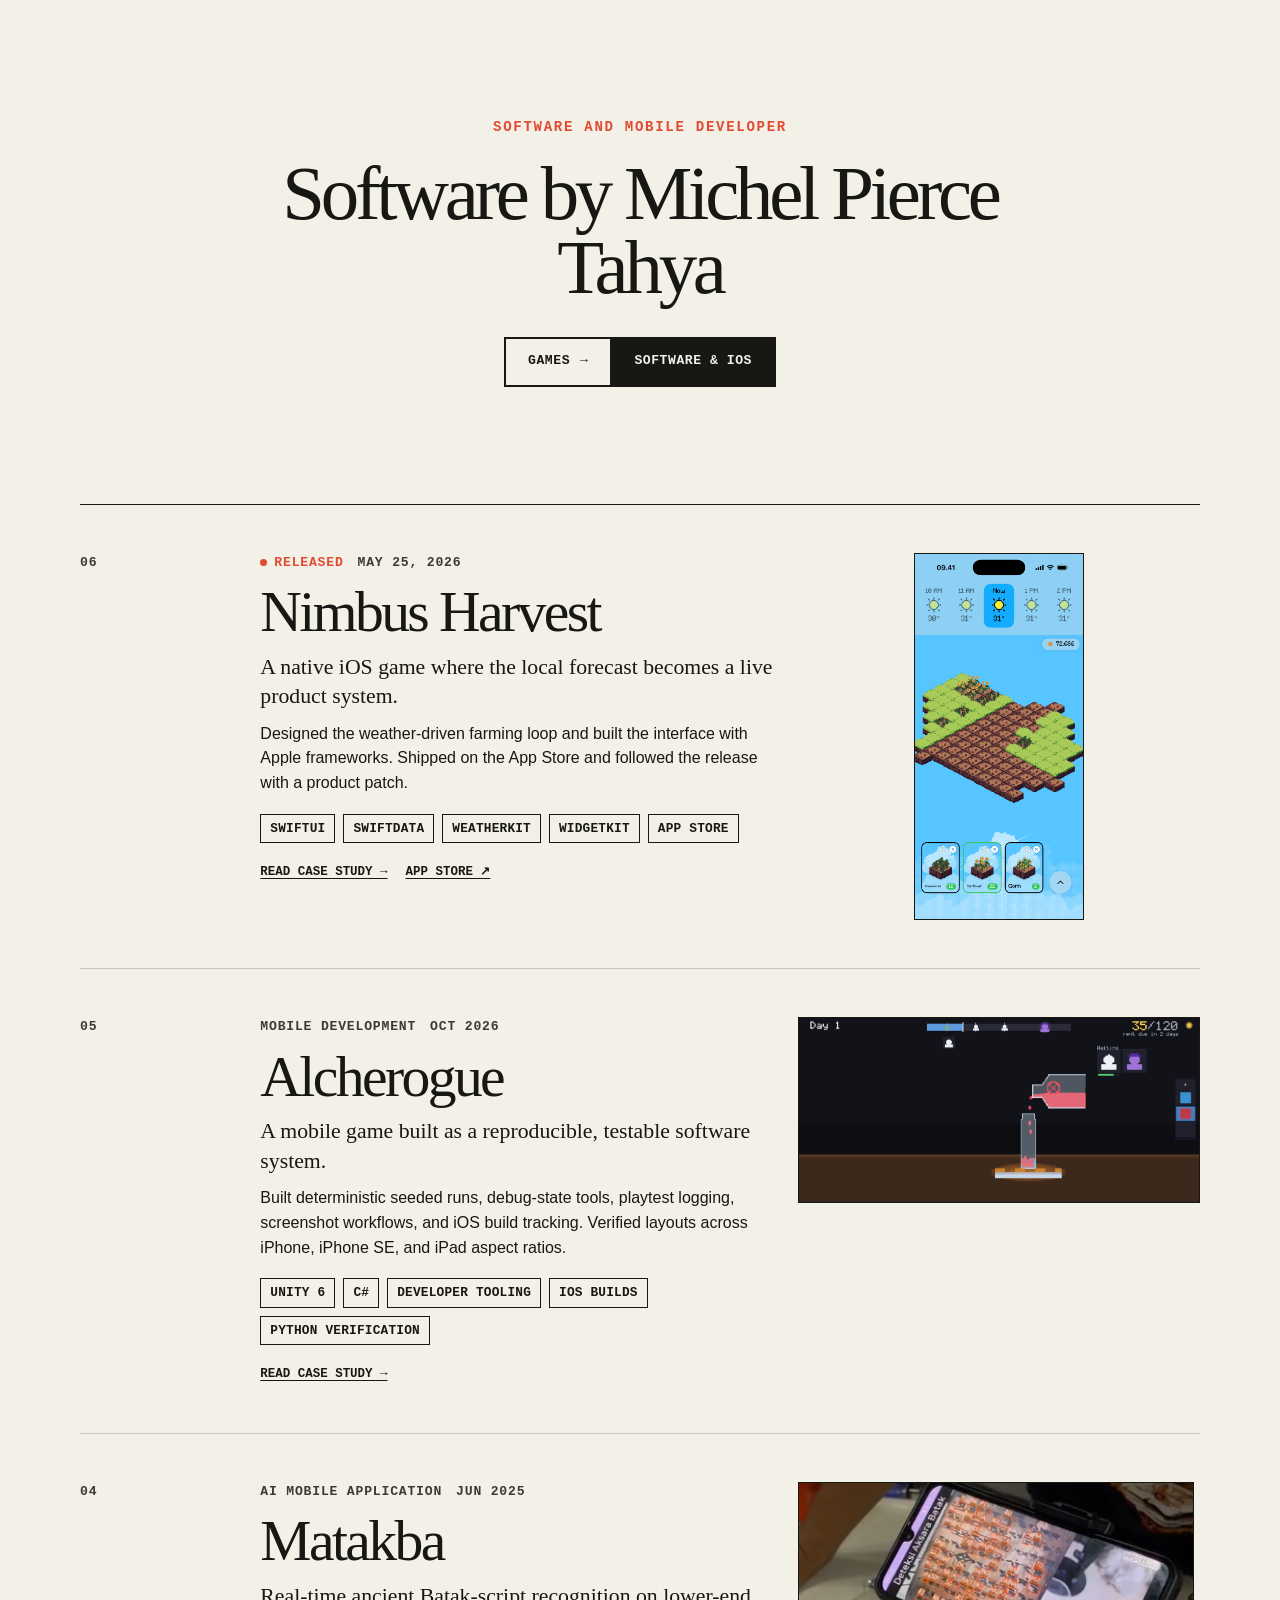
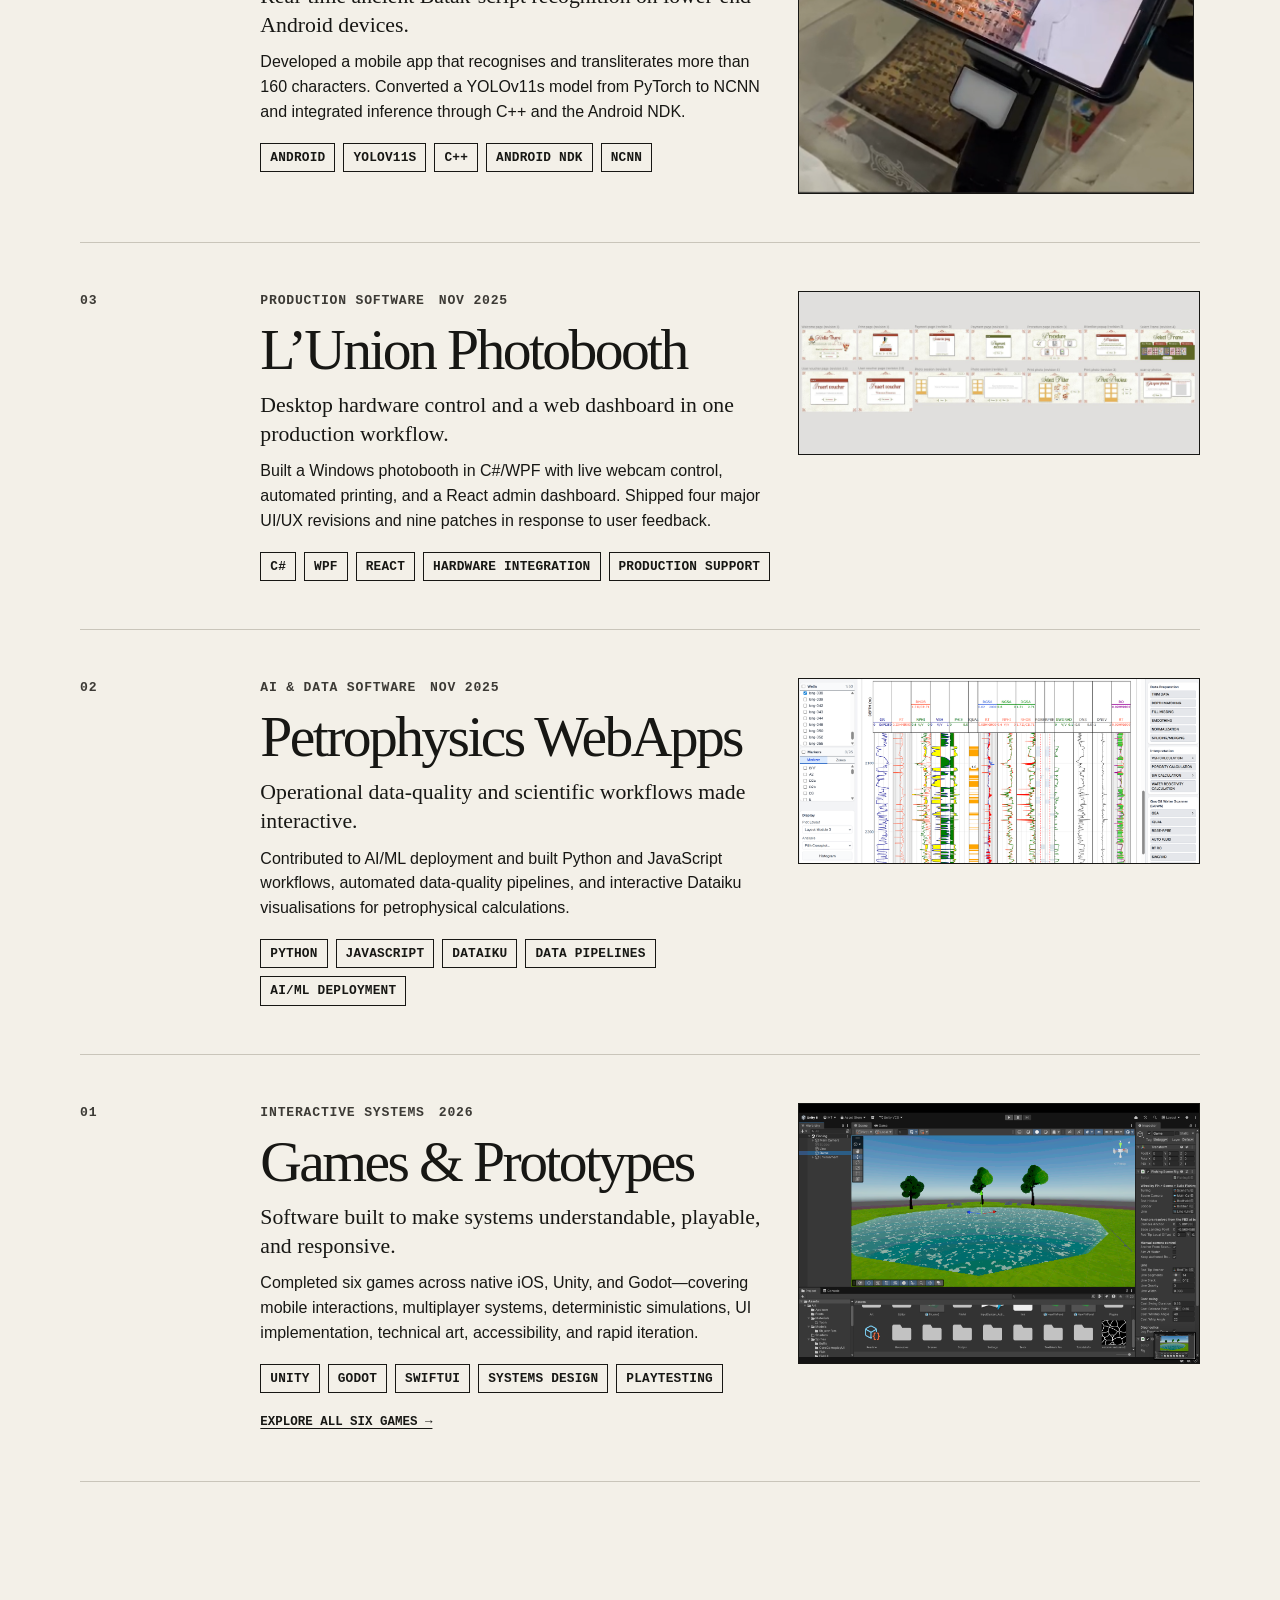
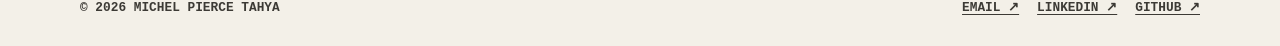
==== commit f56bbc19: "feat: split portfolio into clean software and games pages Give both index pages the same header, wit" ====
--- a/index.html
+++ b/index.html
@@ -4,15 +4,14 @@
     <meta charset="UTF-8" />
     <meta name="viewport" content="width=device-width, initial-scale=1" />
     <meta name="description" content="Software, iOS, mobile, AI, and interactive work by Michel Pierce Tahya." />
-    <title>Software &amp; iOS — Michel Pierce Tahya</title>
+    <title>Software by Michel Pierce Tahya</title>
     <link rel="stylesheet" href="styles.css" />
   </head>
   <body>
     <main id="top">
-      <section class="intro software-intro" aria-labelledby="page-title">
-        <p class="role-title">Software Developer · Mobile &amp; Interactive</p>
-        <h1 id="page-title">Software &amp; iOS by Michel Pierce Tahya</h1>
-        <p class="intro-copy">I build native mobile experiences, applied-AI products, production tools, and interactive systems—then improve them through testing and real user feedback.</p>
+      <section class="intro" aria-labelledby="page-title">
+        <p class="role-title">Software and Mobile Developer</p>
+        <h1 id="page-title">Software by Michel Pierce Tahya</h1>
         <nav class="portfolio-switch" aria-label="Portfolio sections">
           <a href="games/">Games</a>
           <span aria-current="page">Software &amp; iOS</span>
@@ -146,41 +145,16 @@
           </a>
         </article>
       </section>
-
-      <section class="process-summary" aria-labelledby="approach-title">
-        <header class="process-summary-header">
-          <div>
-            <p class="section-kicker">Engineering approach</p>
-            <h2 id="approach-title">Build for the whole product.</h2>
-          </div>
-          <p class="process-intro">I connect interface, implementation, data, and testing so the finished experience works for users—not only in a demo.</p>
-        </header>
-        <ol class="process-steps">
-          <li>
-            <span class="process-number" aria-hidden="true">01</span>
-            <h3>Native product thinking</h3>
-            <p>Design around device capabilities, platform conventions, and clear interaction feedback.</p>
-          </li>
-          <li>
-            <span class="process-number" aria-hidden="true">02</span>
-            <h3>Applied engineering</h3>
-            <p>Choose tools that fit the constraint—from SwiftUI and C# to Python, C++, and JavaScript.</p>
-          </li>
-          <li>
-            <span class="process-number" aria-hidden="true">03</span>
-            <h3>Evidence-led iteration</h3>
-            <p>Use instrumentation, reproducible states, testing, and user feedback to guide revisions.</p>
-          </li>
-        </ol>
-        <div class="game-links">
-          <a href="mailto:michelpiercetahya@gmail.com">Email ↗</a>
-          <a href="https://www.linkedin.com/in/micheltahya/" target="_blank" rel="noreferrer">LinkedIn ↗</a>
-          <a href="https://github.com/MichelPT" target="_blank" rel="noreferrer">GitHub ↗</a>
-        </div>
-      </section>
     </main>
 
-    <footer><p>© <span id="year">2026</span> Michel Pierce Tahya</p></footer>
+    <footer>
+      <p>© <span id="year">2026</span> Michel Pierce Tahya</p>
+      <nav class="footer-links" aria-label="Contact">
+        <a href="mailto:michelpiercetahya@gmail.com">Email ↗</a>
+        <a href="https://www.linkedin.com/in/micheltahya/" target="_blank" rel="noreferrer">LinkedIn ↗</a>
+        <a href="https://github.com/MichelPT" target="_blank" rel="noreferrer">GitHub ↗</a>
+      </nav>
+    </footer>
     <script src="script.js"></script>
   </body>
 </html>
--- a/styles.css
+++ b/styles.css
@@ -18,10 +18,16 @@
 .intro { display: flex; min-height: min(56vh, 540px); flex-direction: column; align-items: center; justify-content: center; padding-block: clamp(64px, 9vw, 104px); text-align: center; }
 h1, h2, h3 { font-family: Georgia, "Times New Roman", serif; font-weight: 400; }
 h1 { max-width: 720px; margin: 0; font-size: clamp(2.45rem, 6vw, 5rem); letter-spacing: -0.055em; line-height: 0.96; }
-.role-title, .game-meta, .game-number, .tag-list, .case-link, .section-kicker, .process-number, .project-kicker, .back-link, .project-links, .project-pagination, .portfolio-switch { font-family: "Courier New", Courier, monospace; text-transform: uppercase; }
+.role-title, .game-meta, .game-number, .tag-list, .case-link, .project-kicker, .back-link, .project-links, .project-pagination, .portfolio-switch { font-family: "Courier New", Courier, monospace; text-transform: uppercase; }
 .role-title { margin: 0 0 18px; color: var(--accent); font-size: clamp(0.74rem, 1.5vw, 0.88rem); font-weight: 700; letter-spacing: 0.12em; }
-.portfolio-switch { display: flex; flex-wrap: wrap; justify-content: center; gap: 8px 20px; margin-top: 30px; font-size: 0.76rem; font-weight: 700; letter-spacing: 0.04em; }
-.portfolio-switch span { color: var(--accent); }
+.portfolio-switch { display: inline-flex; margin-top: 32px; border: 2px solid var(--ink); font-size: 0.82rem; font-weight: 700; letter-spacing: 0.04em; }
+.portfolio-switch > * { display: flex; align-items: center; min-height: 46px; padding: 10px 22px; }
+.portfolio-switch > * + * { border-left: 2px solid var(--ink); }
+.portfolio-switch [aria-current="page"] { background: var(--ink); color: var(--paper); }
+.portfolio-switch a { text-decoration: none; }
+.portfolio-switch a::after { margin-left: 10px; content: "→"; }
+.portfolio-switch a:hover, .portfolio-switch a:focus-visible { background: var(--accent); color: var(--ink); }
+.portfolio-switch a:focus-visible { outline: 2px solid var(--ink); outline-offset: 3px; }
 
 .game-list { padding-bottom: 88px; }
 .game { display: grid; grid-template-columns: minmax(48px, 0.35fr) minmax(280px, 1.15fr) minmax(280px, 0.9fr); gap: 24px; padding-block: 48px; border-top: 1px solid var(--line); }
@@ -49,18 +55,7 @@
 .software-intro .intro-copy { max-width: 680px; margin: 24px 0 0; color: var(--secondary-ink); font-family: Georgia, "Times New Roman", serif; font-size: clamp(1.05rem, 2vw, 1.28rem); line-height: 1.45; }
 .game-links { display: flex; flex-wrap: wrap; align-items: baseline; gap: 18px; margin-top: 20px; font-family: "Courier New", Courier, monospace; font-size: 0.78rem; font-weight: 700; text-transform: uppercase; }
 .game-links .case-link { margin-top: 0; }
-.process-summary { padding: 8px 0 96px; }
-.process-summary-header { display: grid; grid-template-columns: minmax(280px, 0.8fr) minmax(320px, 1fr); gap: 56px; align-items: end; padding: 40px 0 32px; }
-.section-kicker, .process-number, .project-kicker { margin: 0; color: var(--accent); font-size: 0.76rem; font-weight: 700; letter-spacing: 0.1em; }
-.process-summary-header h2 { max-width: 560px; margin: 10px 0 0; font-size: clamp(2.35rem, 5vw, 4.2rem); letter-spacing: -0.045em; line-height: 0.98; }
-.process-intro { max-width: 610px; margin: 0; font-family: Georgia, "Times New Roman", serif; font-size: clamp(1.15rem, 2vw, 1.45rem); line-height: 1.4; }
-.process-steps { display: grid; grid-template-columns: repeat(3, minmax(0, 1fr)); margin: 0; padding: 0; border-top: 1px solid var(--ink); border-bottom: 1px solid var(--line); list-style: none; }
-.process-steps li { min-width: 0; padding: 24px 28px 28px 0; }
-.process-steps li + li { padding-left: 28px; border-left: 1px solid var(--line); }
-.process-number { display: block; margin-bottom: 28px; }
-.process-steps h3 { margin: 0 0 10px; font-size: clamp(1.3rem, 2.5vw, 1.75rem); letter-spacing: -0.025em; line-height: 1.08; }
-.process-steps p { max-width: 300px; margin: 0; }
-.process-link { margin-top: 24px; }
+.project-kicker { margin: 0; color: var(--accent); font-size: 0.76rem; font-weight: 700; letter-spacing: 0.1em; }
 
 .project-main { width: min(980px, calc(100% - 48px)); }
 .project-nav { display: flex; justify-content: space-between; padding-block: 28px; border-bottom: 1px solid var(--line); }
@@ -100,6 +95,7 @@
 
 footer { display: flex; justify-content: space-between; padding-block: 28px; color: var(--secondary-ink); font-family: "Courier New", Courier, monospace; font-size: 0.8rem; font-weight: 700; text-transform: uppercase; }
 footer p { margin: 0; }
+.footer-links { display: flex; flex-wrap: wrap; gap: 8px 18px; }
 @media (prefers-reduced-motion: reduce) { html { scroll-behavior: auto; } }
 
 @media (max-width: 860px) {
@@ -107,22 +103,16 @@
   .preview-image { grid-column: 2; width: min(100%, 640px); margin-top: 8px; }
   .portrait-preview { width: min(100%, 170px); }
   .case-study { grid-template-columns: 1fr; gap: 24px; }
-  .process-summary-header { grid-template-columns: 1fr; gap: 20px; align-items: start; }
 }
 
 @media (max-width: 640px) {
   main, footer, .project-main { width: min(100% - 28px, var(--content)); }
   .intro { min-height: 48vh; }
+  .portfolio-switch > * { padding-inline: 16px; }
   .game { grid-template-columns: 28px 1fr; gap: 12px; padding-block: 36px; }
   .game-meta { flex-direction: column; gap: 2px; }
   .preview-image { grid-column: 1 / -1; margin-top: 8px; }
   .portrait-preview { width: min(100%, 170px); }
-  .process-summary { padding-bottom: 72px; }
-  .process-summary-header { padding-top: 32px; }
-  .process-steps { grid-template-columns: 1fr; }
-  .process-steps li { padding: 22px 0 24px; }
-  .process-steps li + li { padding-left: 0; border-top: 1px solid var(--line); border-left: 0; }
-  .process-number { margin-bottom: 14px; }
   .project-nav { padding-block: 20px; }
   .project-gallery { grid-template-columns: 1fr; gap: 12px; }
   .project-gallery.portrait-gallery { grid-template-columns: minmax(0, 278px); justify-content: center; }
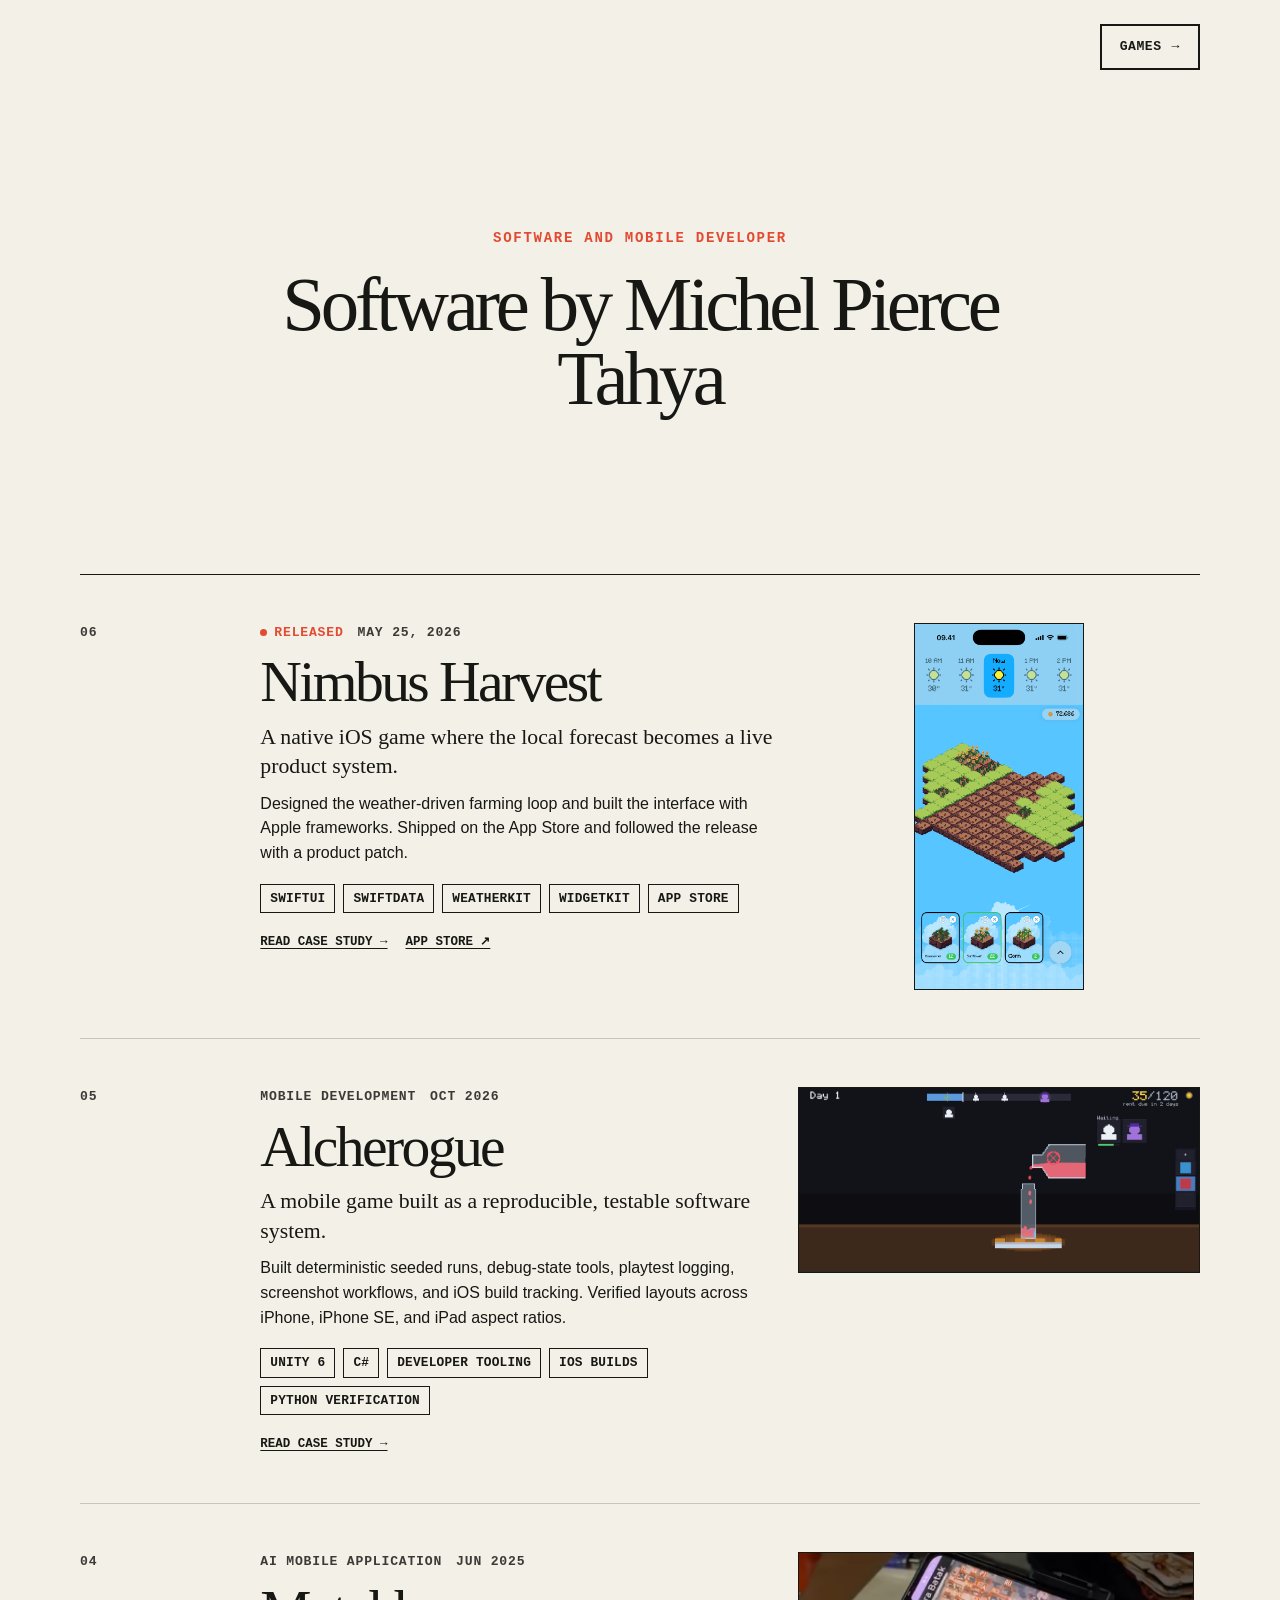
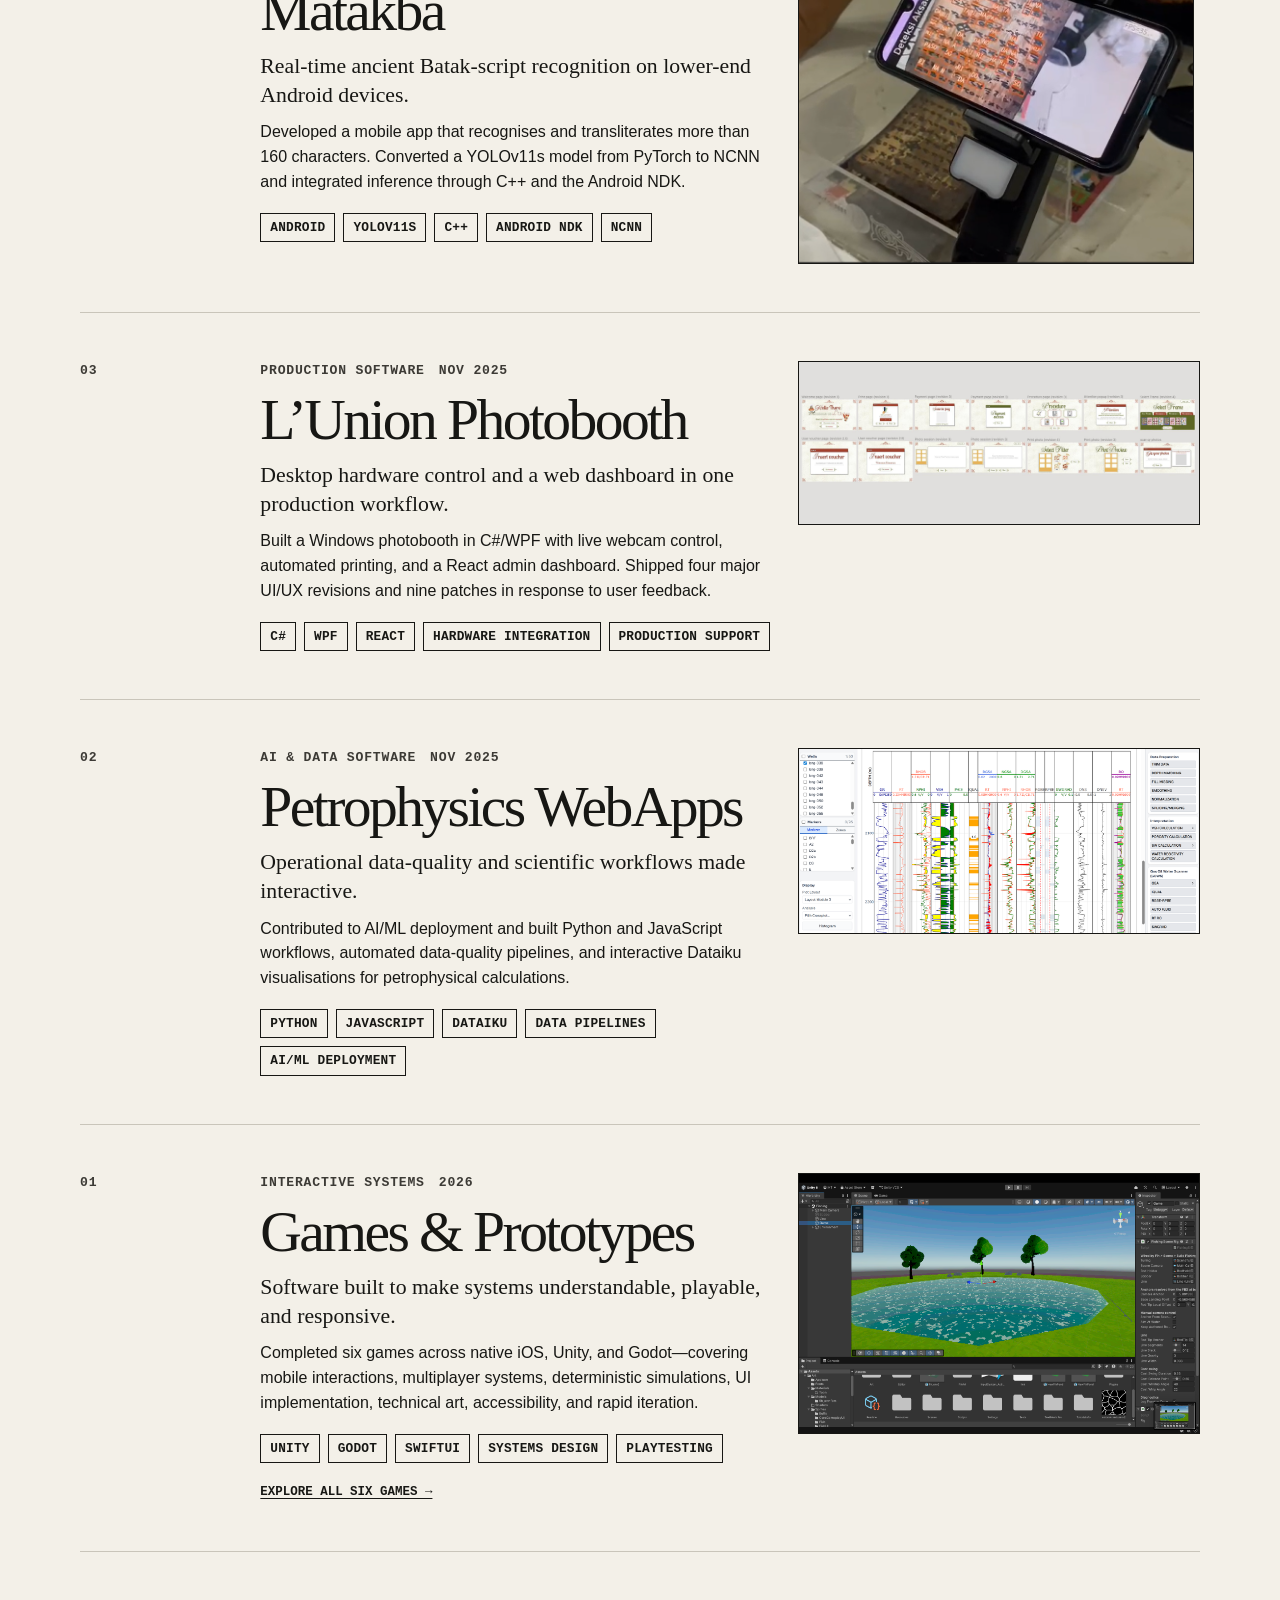
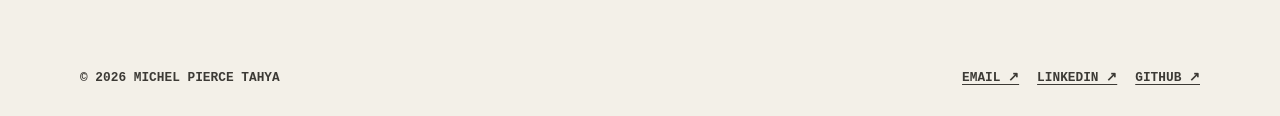
==== commit 741a2301: "feat: move portfolio switch to top right Show one button on each index page, linking only to the oth" ====
--- a/index.html
+++ b/index.html
@@ -9,13 +9,10 @@
   </head>
   <body>
     <main id="top">
+      <nav class="portfolio-switch" aria-label="Portfolio sections"><a href="games/">Games</a></nav>
       <section class="intro" aria-labelledby="page-title">
         <p class="role-title">Software and Mobile Developer</p>
         <h1 id="page-title">Software by Michel Pierce Tahya</h1>
-        <nav class="portfolio-switch" aria-label="Portfolio sections">
-          <a href="games/">Games</a>
-          <span aria-current="page">Software &amp; iOS</span>
-        </nav>
       </section>
 
       <section class="game-list" id="work" aria-label="Selected software and interactive work">
--- a/styles.css
+++ b/styles.css
@@ -20,11 +20,8 @@
 h1 { max-width: 720px; margin: 0; font-size: clamp(2.45rem, 6vw, 5rem); letter-spacing: -0.055em; line-height: 0.96; }
 .role-title, .game-meta, .game-number, .tag-list, .case-link, .project-kicker, .back-link, .project-links, .project-pagination, .portfolio-switch { font-family: "Courier New", Courier, monospace; text-transform: uppercase; }
 .role-title { margin: 0 0 18px; color: var(--accent); font-size: clamp(0.74rem, 1.5vw, 0.88rem); font-weight: 700; letter-spacing: 0.12em; }
-.portfolio-switch { display: inline-flex; margin-top: 32px; border: 2px solid var(--ink); font-size: 0.82rem; font-weight: 700; letter-spacing: 0.04em; }
-.portfolio-switch > * { display: flex; align-items: center; min-height: 46px; padding: 10px 22px; }
-.portfolio-switch > * + * { border-left: 2px solid var(--ink); }
-.portfolio-switch [aria-current="page"] { background: var(--ink); color: var(--paper); }
-.portfolio-switch a { text-decoration: none; }
+.portfolio-switch { display: flex; justify-content: flex-end; padding-top: 24px; font-size: 0.82rem; font-weight: 700; letter-spacing: 0.04em; }
+.portfolio-switch a { display: flex; align-items: center; min-height: 46px; padding: 10px 18px; border: 2px solid var(--ink); text-decoration: none; }
 .portfolio-switch a::after { margin-left: 10px; content: "→"; }
 .portfolio-switch a:hover, .portfolio-switch a:focus-visible { background: var(--accent); color: var(--ink); }
 .portfolio-switch a:focus-visible { outline: 2px solid var(--ink); outline-offset: 3px; }
@@ -108,7 +105,7 @@
 @media (max-width: 640px) {
   main, footer, .project-main { width: min(100% - 28px, var(--content)); }
   .intro { min-height: 48vh; }
-  .portfolio-switch > * { padding-inline: 16px; }
+  .portfolio-switch { padding-top: 14px; }
   .game { grid-template-columns: 28px 1fr; gap: 12px; padding-block: 36px; }
   .game-meta { flex-direction: column; gap: 2px; }
   .preview-image { grid-column: 1 / -1; margin-top: 8px; }
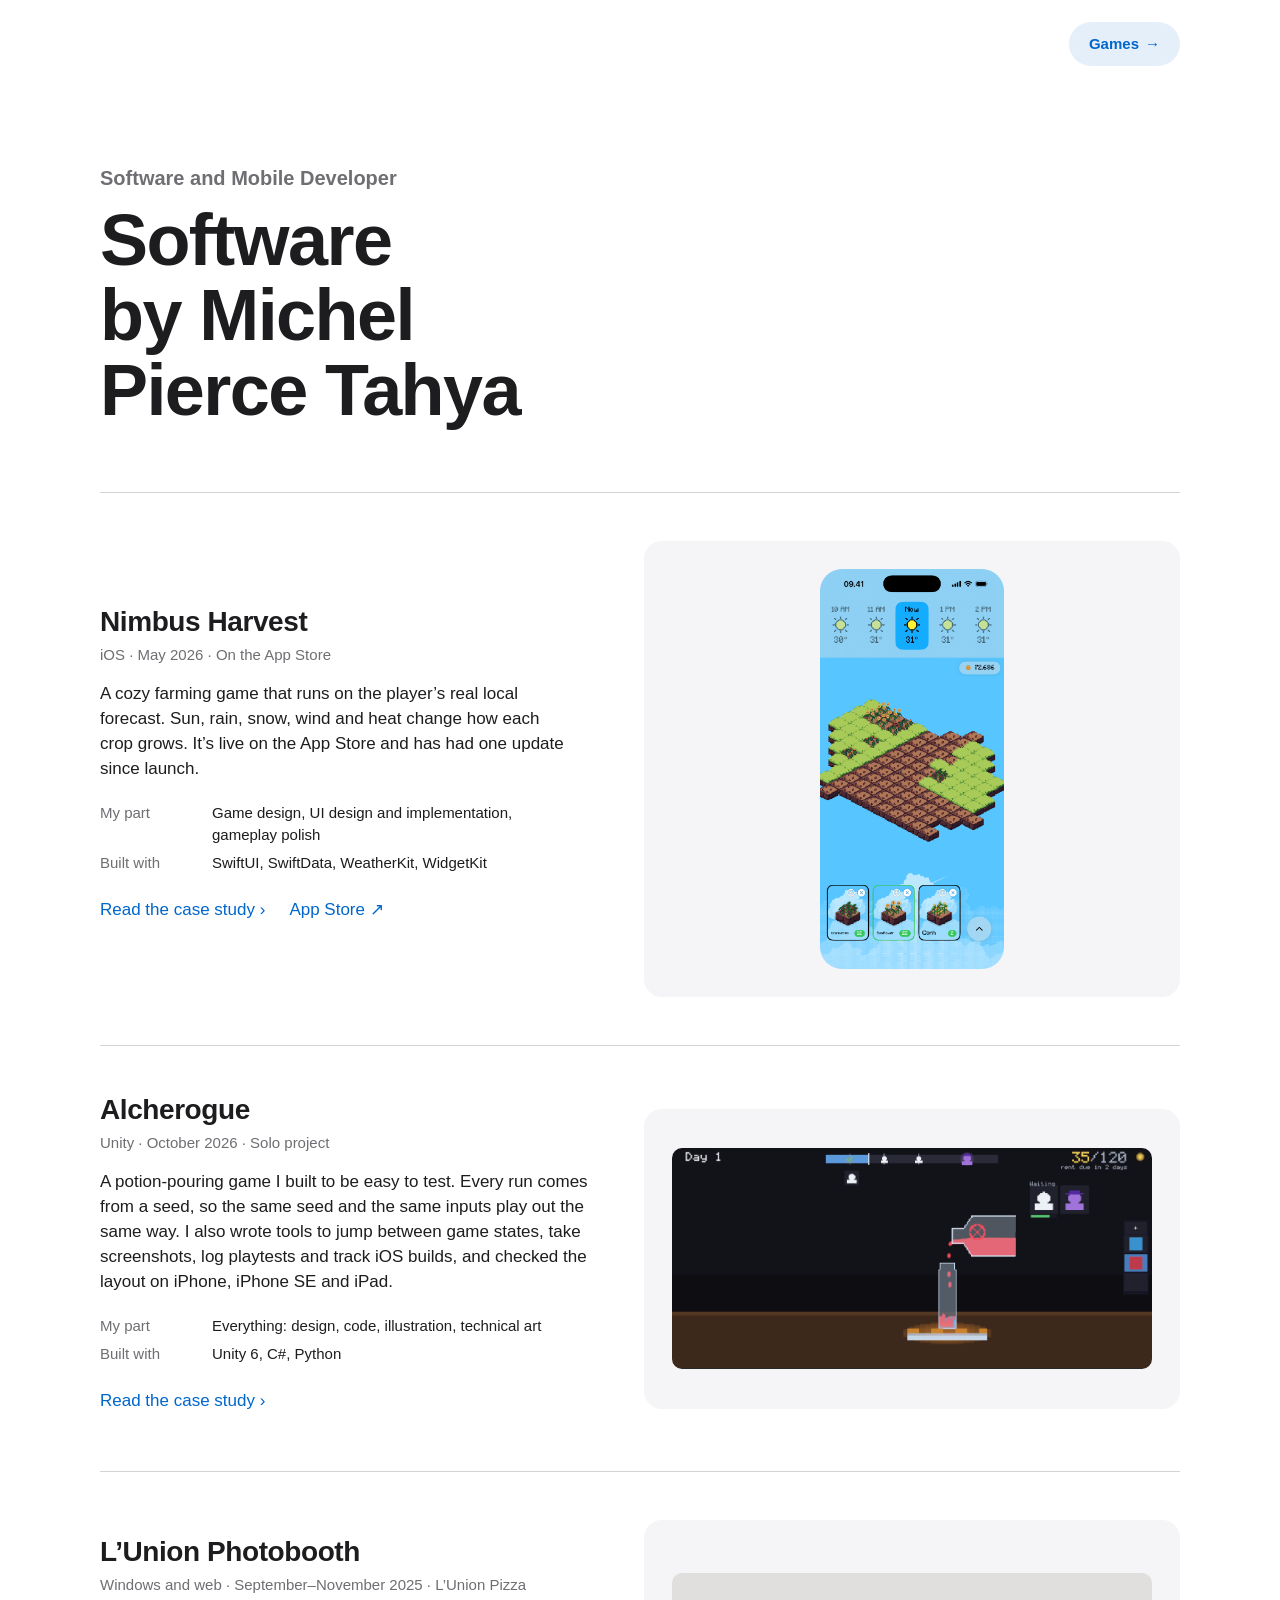
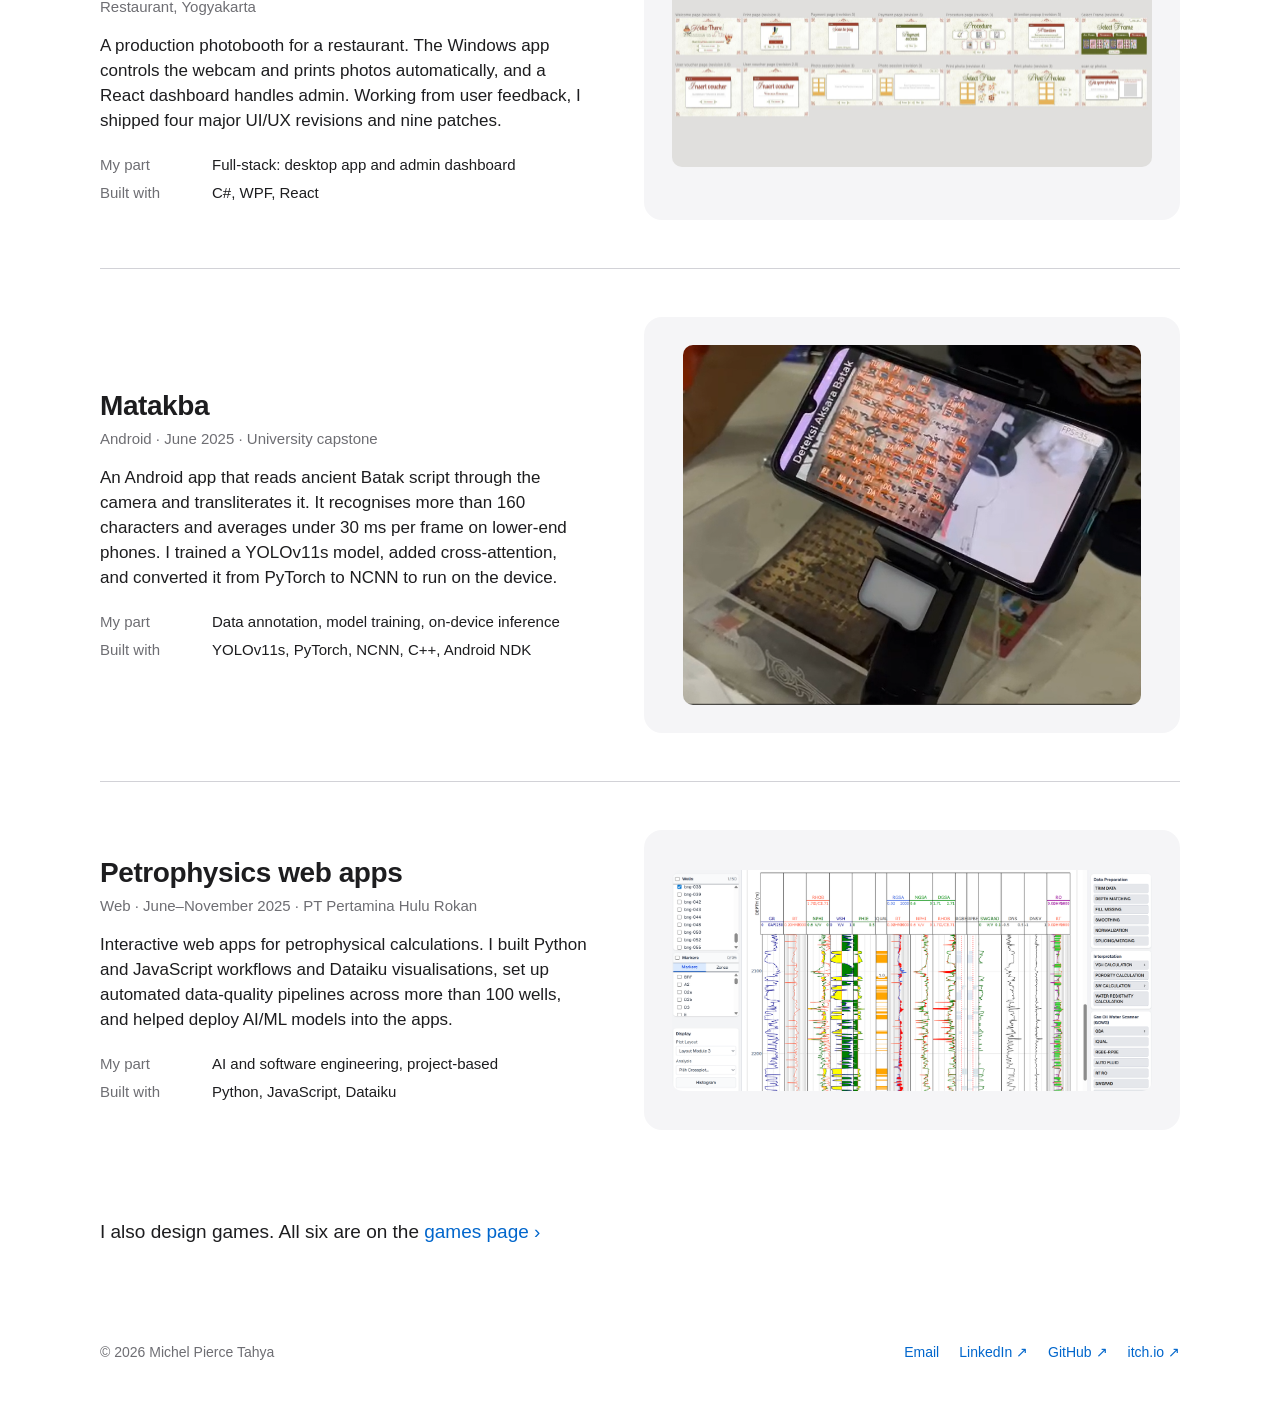
==== commit 06f9ea26: "feat: redesign portfolio with HIG-style type and plain copy Replace the serif, uppercase monospace a" ====
--- a/index.html
+++ b/index.html
@@ -3,154 +3,95 @@
   <head>
     <meta charset="UTF-8" />
     <meta name="viewport" content="width=device-width, initial-scale=1" />
-    <meta name="description" content="Software, iOS, mobile, AI, and interactive work by Michel Pierce Tahya." />
+    <meta name="description" content="iOS, Android, desktop and web projects by Michel Pierce Tahya, a software and mobile developer." />
+    <meta name="theme-color" content="#ffffff" media="(prefers-color-scheme: light)" />
+    <meta name="theme-color" content="#000000" media="(prefers-color-scheme: dark)" />
     <title>Software by Michel Pierce Tahya</title>
     <link rel="stylesheet" href="styles.css" />
   </head>
   <body>
-    <main id="top">
-      <nav class="portfolio-switch" aria-label="Portfolio sections"><a href="games/">Games</a></nav>
-      <section class="intro" aria-labelledby="page-title">
-        <p class="role-title">Software and Mobile Developer</p>
-        <h1 id="page-title">Software by Michel Pierce Tahya</h1>
-      </section>
+    <header class="wrap">
+      <nav class="topbar topbar-end" aria-label="Portfolio sections"><a class="button" href="games/">Games <span aria-hidden="true">→</span></a></nav>
+      <div class="page-header">
+        <p class="eyebrow">Software and Mobile Developer</p>
+        <h1>Software by Michel Pierce Tahya</h1>
+      </div>
+    </header>
 
-      <section class="game-list" id="work" aria-label="Selected software and interactive work">
-        <article class="game game-preview">
-          <div class="game-number" aria-hidden="true">06</div>
-          <div class="game-body">
-            <div class="game-meta"><span class="status released">Released</span><time datetime="2026-05-25">May 25, 2026</time></div>
-            <h2><a href="games/nimbus-harvest.html">Nimbus Harvest</a></h2>
-            <p class="game-hook">A native iOS game where the local forecast becomes a live product system.</p>
-            <p class="game-copy">Designed the weather-driven farming loop and built the interface with Apple frameworks. Shipped on the App Store and followed the release with a product patch.</p>
-            <ul class="tag-list" aria-label="Nimbus Harvest technologies and skills">
-              <li>SwiftUI</li>
-              <li>SwiftData</li>
-              <li>WeatherKit</li>
-              <li>WidgetKit</li>
-              <li>App Store</li>
-            </ul>
-            <div class="game-links">
-              <a class="case-link" href="games/nimbus-harvest.html">Read case study →</a>
-              <a href="https://apps.apple.com/id/app/nimbus-harvest/id6770053044" target="_blank" rel="noreferrer">App Store ↗</a>
-            </div>
-          </div>
-          <a class="preview-image portrait-preview" href="games/nimbus-harvest.html" aria-label="Read the Nimbus Harvest case study">
-            <img src="assets/nimbus-harvest/farm_page.png" alt="Nimbus Harvest farm reacting to real weather" />
-          </a>
-        </article>
-
-        <article class="game game-preview">
-          <div class="game-number" aria-hidden="true">05</div>
-          <div class="game-body">
-            <div class="game-meta"><span>Mobile development</span><time datetime="2026-10">Oct 2026</time></div>
-            <h2><a href="games/alcherogue.html">Alcherogue</a></h2>
-            <p class="game-hook">A mobile game built as a reproducible, testable software system.</p>
-            <p class="game-copy">Built deterministic seeded runs, debug-state tools, playtest logging, screenshot workflows, and iOS build tracking. Verified layouts across iPhone, iPhone SE, and iPad aspect ratios.</p>
-            <ul class="tag-list" aria-label="Alcherogue technologies and skills">
-              <li>Unity 6</li>
-              <li>C#</li>
-              <li>Developer tooling</li>
-              <li>iOS builds</li>
-              <li>Python verification</li>
-            </ul>
-            <a class="case-link" href="games/alcherogue.html">Read case study →</a>
-          </div>
-          <a class="preview-image" href="games/alcherogue.html" aria-label="Read the Alcherogue case study">
-            <img src="assets/alcherogue/pouring_gameplay.png" alt="Alcherogue potion pouring gameplay" />
-          </a>
-        </article>
-
-        <article class="game game-preview">
-          <div class="game-number" aria-hidden="true">04</div>
-          <div class="game-body">
-            <div class="game-meta"><span>AI mobile application</span><time datetime="2025-06">Jun 2025</time></div>
-            <h2>Matakba</h2>
-            <p class="game-hook">Real-time ancient Batak-script recognition on lower-end Android devices.</p>
-            <p class="game-copy">Developed a mobile app that recognises and transliterates more than 160 characters. Converted a YOLOv11s model from PyTorch to NCNN and integrated inference through C++ and the Android NDK.</p>
-            <ul class="tag-list" aria-label="Matakba technologies and skills">
-              <li>Android</li>
-              <li>YOLOv11s</li>
-              <li>C++</li>
-              <li>Android NDK</li>
-              <li>NCNN</li>
-            </ul>
-          </div>
-          <div class="preview-image">
-            <img src="assets/software/matakba-live-recognition.png" alt="Matakba recognizing Batak-script characters live through a phone camera" />
-          </div>
-        </article>
-
-        <article class="game game-preview">
-          <div class="game-number" aria-hidden="true">03</div>
-          <div class="game-body">
-            <div class="game-meta"><span>Production software</span><time datetime="2025-11">Nov 2025</time></div>
-            <h2>L’Union Photobooth</h2>
-            <p class="game-hook">Desktop hardware control and a web dashboard in one production workflow.</p>
-            <p class="game-copy">Built a Windows photobooth in C#/WPF with live webcam control, automated printing, and a React admin dashboard. Shipped four major UI/UX revisions and nine patches in response to user feedback.</p>
-            <ul class="tag-list" aria-label="L’Union Photobooth technologies and skills">
-              <li>C#</li>
-              <li>WPF</li>
-              <li>React</li>
-              <li>Hardware integration</li>
-              <li>Production support</li>
-            </ul>
-          </div>
-          <div class="preview-image">
-            <img src="assets/software/lunion-photobooth-ui.jpg" alt="L’Union Photobooth interface flow from welcome and payment through capture and printing" />
-          </div>
-        </article>
-
-        <article class="game game-preview">
-          <div class="game-number" aria-hidden="true">02</div>
-          <div class="game-body">
-            <div class="game-meta"><span>AI &amp; data software</span><time datetime="2025-11">Nov 2025</time></div>
-            <h2>Petrophysics WebApps</h2>
-            <p class="game-hook">Operational data-quality and scientific workflows made interactive.</p>
-            <p class="game-copy">Contributed to AI/ML deployment and built Python and JavaScript workflows, automated data-quality pipelines, and interactive Dataiku visualisations for petrophysical calculations.</p>
-            <ul class="tag-list" aria-label="Petrophysics WebApps technologies and skills">
-              <li>Python</li>
-              <li>JavaScript</li>
-              <li>Dataiku</li>
-              <li>Data pipelines</li>
-              <li>AI/ML deployment</li>
-            </ul>
-          </div>
-          <div class="preview-image">
-            <img src="assets/software/well-logging-analysis.png" alt="Interactive well-logging analysis interface with multiple petrophysical tracks and controls" />
-          </div>
-        </article>
-
-        <article class="game game-preview">
-          <div class="game-number" aria-hidden="true">01</div>
-          <div class="game-body">
-            <div class="game-meta"><span>Interactive systems</span><time datetime="2026">2026</time></div>
-            <h2><a href="games/">Games &amp; Prototypes</a></h2>
-            <p class="game-hook">Software built to make systems understandable, playable, and responsive.</p>
-            <p class="game-copy">Completed six games across native iOS, Unity, and Godot—covering mobile interactions, multiplayer systems, deterministic simulations, UI implementation, technical art, accessibility, and rapid iteration.</p>
-            <ul class="tag-list" aria-label="Games and prototypes technologies and skills">
-              <li>Unity</li>
-              <li>Godot</li>
-              <li>SwiftUI</li>
-              <li>Systems design</li>
-              <li>Playtesting</li>
-            </ul>
-            <a class="case-link" href="games/">Explore all six games →</a>
-          </div>
-          <a class="preview-image" href="games/" aria-label="Explore the complete game portfolio">
-            <img src="assets/fih-together/unity_environment.png" alt="Fih Together stylised multiplayer fishing environment" />
-          </a>
-        </article>
-      </section>
+    <main class="wrap" aria-label="Software projects">
+      <article class="work">
+        <div>
+          <h2><a href="games/nimbus-harvest.html">Nimbus Harvest</a></h2>
+          <p class="meta">iOS · <time datetime="2026-05-25">May 2026</time> · On the App Store</p>
+          <p class="summary">A cozy farming game that runs on the player’s real local forecast. Sun, rain, snow, wind and heat change how each crop grows. It’s live on the App Store and has had one update since launch.</p>
+          <dl class="facts">
+            <div><dt>My part</dt><dd>Game design, UI design and implementation, gameplay polish</dd></div>
+            <div><dt>Built with</dt><dd>SwiftUI, SwiftData, WeatherKit, WidgetKit</dd></div>
+          </dl>
+          <ul class="links"><li><a href="games/nimbus-harvest.html">Read the case study ›</a></li><li><a href="https://apps.apple.com/id/app/nimbus-harvest/id6770053044" target="_blank" rel="noreferrer">App Store ↗</a></li></ul>
+        </div>
+        <a class="work-media" href="games/nimbus-harvest.html" tabindex="-1" aria-hidden="true"><img class="phone" src="assets/nimbus-harvest/farm_page.png" width="1206" height="2622" alt="Nimbus Harvest farm on a sunny day" /></a>
+      </article>
+      <article class="work">
+        <div>
+          <h2><a href="games/alcherogue.html">Alcherogue</a></h2>
+          <p class="meta">Unity · <time datetime="2026-10-08">October 2026</time> · Solo project</p>
+          <p class="summary">A potion-pouring game I built to be easy to test. Every run comes from a seed, so the same seed and the same inputs play out the same way. I also wrote tools to jump between game states, take screenshots, log playtests and track iOS builds, and checked the layout on iPhone, iPhone SE and iPad.</p>
+          <dl class="facts">
+            <div><dt>My part</dt><dd>Everything: design, code, illustration, technical art</dd></div>
+            <div><dt>Built with</dt><dd>Unity 6, C#, Python</dd></div>
+          </dl>
+          <ul class="links"><li><a href="games/alcherogue.html">Read the case study ›</a></li></ul>
+        </div>
+        <a class="work-media" href="games/alcherogue.html" tabindex="-1" aria-hidden="true"><img src="assets/alcherogue/pouring_gameplay.png" width="2258" height="1040" alt="Alcherogue potion pouring gameplay" loading="lazy" /></a>
+      </article>
+      <article class="work">
+        <div>
+          <h2>L’Union Photobooth</h2>
+          <p class="meta">Windows and web · <time datetime="2025-09">September</time>–<time datetime="2025-11">November 2025</time> · L’Union Pizza Restaurant, Yogyakarta</p>
+          <p class="summary">A production photobooth for a restaurant. The Windows app controls the webcam and prints photos automatically, and a React dashboard handles admin. Working from user feedback, I shipped four major UI/UX revisions and nine patches.</p>
+          <dl class="facts">
+            <div><dt>My part</dt><dd>Full-stack: desktop app and admin dashboard</dd></div>
+            <div><dt>Built with</dt><dd>C#, WPF, React</dd></div>
+          </dl>
+        </div>
+        <div class="work-media"><img src="assets/software/lunion-photobooth-ui.jpg" width="1920" height="777" alt="L’Union Photobooth screens, from the welcome screen through payment, capture and printing" loading="lazy" /></div>
+      </article>
+      <article class="work">
+        <div>
+          <h2>Matakba</h2>
+          <p class="meta">Android · <time datetime="2025-06">June 2025</time> · University capstone</p>
+          <p class="summary">An Android app that reads ancient Batak script through the camera and transliterates it. It recognises more than 160 characters and averages under 30 ms per frame on lower-end phones. I trained a YOLOv11s model, added cross-attention, and converted it from PyTorch to NCNN to run on the device.</p>
+          <dl class="facts">
+            <div><dt>My part</dt><dd>Data annotation, model training, on-device inference</dd></div>
+            <div><dt>Built with</dt><dd>YOLOv11s, PyTorch, NCNN, C++, Android NDK</dd></div>
+          </dl>
+        </div>
+        <div class="work-media"><img src="assets/software/matakba-live-recognition.png" width="817" height="643" alt="Matakba recognising Batak characters live through a phone camera" loading="lazy" /></div>
+      </article>
+      <article class="work">
+        <div>
+          <h2>Petrophysics web apps</h2>
+          <p class="meta">Web · <time datetime="2025-06">June</time>–<time datetime="2025-11">November 2025</time> · PT Pertamina Hulu Rokan</p>
+          <p class="summary">Interactive web apps for petrophysical calculations. I built Python and JavaScript workflows and Dataiku visualisations, set up automated data-quality pipelines across more than 100 wells, and helped deploy AI/ML models into the apps.</p>
+          <dl class="facts">
+            <div><dt>My part</dt><dd>AI and software engineering, project-based</dd></div>
+            <div><dt>Built with</dt><dd>Python, JavaScript, Dataiku</dd></div>
+          </dl>
+        </div>
+        <div class="work-media"><img src="assets/software/well-logging-analysis.png" width="1400" height="643" alt="Well-log analysis app with several petrophysical tracks and controls" loading="lazy" /></div>
+      </article>
+      <p class="more">I also design games. All six are on the <a href="games/">games page ›</a></p>
     </main>
 
-    <footer>
+    <footer class="site-footer wrap">
       <p>© <span id="year">2026</span> Michel Pierce Tahya</p>
-      <nav class="footer-links" aria-label="Contact">
-        <a href="mailto:michelpiercetahya@gmail.com">Email ↗</a>
-        <a href="https://www.linkedin.com/in/micheltahya/" target="_blank" rel="noreferrer">LinkedIn ↗</a>
-        <a href="https://github.com/MichelPT" target="_blank" rel="noreferrer">GitHub ↗</a>
-      </nav>
+      <ul aria-label="Contact">
+        <li><a href="mailto:michelpiercetahya@gmail.com">Email</a></li>
+        <li><a href="https://www.linkedin.com/in/micheltahya/" target="_blank" rel="noreferrer">LinkedIn ↗</a></li>
+        <li><a href="https://github.com/MichelPT" target="_blank" rel="noreferrer">GitHub ↗</a></li>
+        <li><a href="https://obil.itch.io" target="_blank" rel="noreferrer">itch.io ↗</a></li>
+      </ul>
     </footer>
     <script src="script.js"></script>
   </body>
--- a/styles.css
+++ b/styles.css
@@ -1,119 +1,164 @@
+/* Tokens. Light values first, dark values follow the system setting. */
 :root {
-  --paper: #f3f0e8;
-  --ink: #171714;
-  --secondary-ink: #3c3a35;
-  --line: #c9c5ba;
-  --accent: #e24b32;
-  --content: 1120px;
+  color-scheme: light dark;
+  --bg: #ffffff;
+  --label: #1d1d1f;
+  --secondary: #6e6e73;
+  --separator: #d2d2d7;
+  --fill: #f5f5f7;
+  --link: #0066cc;
+  --tint: rgba(0, 102, 204, 0.1);
+  --tint-strong: rgba(0, 102, 204, 0.18);
+  --focus: #0071e3;
+  --content: 1080px;
+  --measure: 720px;
+  --font: -apple-system, BlinkMacSystemFont, "SF Pro Text", "Segoe UI", Roboto, "Helvetica Neue", Arial, sans-serif;
+  --font-display: -apple-system, BlinkMacSystemFont, "SF Pro Display", "Segoe UI", Roboto, "Helvetica Neue", Arial, sans-serif;
 }
 
-* { box-sizing: border-box; }
-html { scroll-behavior: smooth; }
-body { margin: 0; background: var(--paper); color: var(--ink); font-family: Arial, Helvetica, sans-serif; font-size: 16px; line-height: 1.55; }
-a { color: inherit; text-decoration-thickness: 1px; text-underline-offset: 0.22em; }
-a:hover, a:focus-visible { color: var(--accent); }
-img { display: block; max-width: 100%; height: auto; }
-main, footer { width: min(var(--content), calc(100% - 48px)); margin-inline: auto; }
-
-.intro { display: flex; min-height: min(56vh, 540px); flex-direction: column; align-items: center; justify-content: center; padding-block: clamp(64px, 9vw, 104px); text-align: center; }
-h1, h2, h3 { font-family: Georgia, "Times New Roman", serif; font-weight: 400; }
-h1 { max-width: 720px; margin: 0; font-size: clamp(2.45rem, 6vw, 5rem); letter-spacing: -0.055em; line-height: 0.96; }
-.role-title, .game-meta, .game-number, .tag-list, .case-link, .project-kicker, .back-link, .project-links, .project-pagination, .portfolio-switch { font-family: "Courier New", Courier, monospace; text-transform: uppercase; }
-.role-title { margin: 0 0 18px; color: var(--accent); font-size: clamp(0.74rem, 1.5vw, 0.88rem); font-weight: 700; letter-spacing: 0.12em; }
-.portfolio-switch { display: flex; justify-content: flex-end; padding-top: 24px; font-size: 0.82rem; font-weight: 700; letter-spacing: 0.04em; }
-.portfolio-switch a { display: flex; align-items: center; min-height: 46px; padding: 10px 18px; border: 2px solid var(--ink); text-decoration: none; }
-.portfolio-switch a::after { margin-left: 10px; content: "→"; }
-.portfolio-switch a:hover, .portfolio-switch a:focus-visible { background: var(--accent); color: var(--ink); }
-.portfolio-switch a:focus-visible { outline: 2px solid var(--ink); outline-offset: 3px; }
-
-.game-list { padding-bottom: 88px; }
-.game { display: grid; grid-template-columns: minmax(48px, 0.35fr) minmax(280px, 1.15fr) minmax(280px, 0.9fr); gap: 24px; padding-block: 48px; border-top: 1px solid var(--line); }
-.game:first-child { border-top-color: var(--ink); }
-.game:last-child { border-bottom: 1px solid var(--line); }
-.game-number, .game-meta { color: var(--secondary-ink); font-size: 0.82rem; font-weight: 700; letter-spacing: 0.06em; }
-.game-meta { display: flex; gap: 14px; }
-.status { color: var(--ink); font-weight: 700; }
-.status::before { display: inline-block; width: 7px; height: 7px; margin-right: 7px; border-radius: 50%; background: currentColor; content: ""; }
-.status.released { color: var(--accent); }
-.game h2 { margin: 10px 0 12px; font-size: clamp(2rem, 4.5vw, 3.75rem); letter-spacing: -0.045em; line-height: 1; }
-.game h2 a { text-decoration: none; }
-.game p { max-width: 620px; margin: 0; color: var(--ink); }
-.game .game-hook { margin-bottom: 10px; color: var(--ink); font-family: Georgia, "Times New Roman", serif; font-size: clamp(1.12rem, 2vw, 1.36rem); line-height: 1.35; }
-.game .game-copy { line-height: 1.55; }
-.tag-list { display: flex; flex-wrap: wrap; gap: 8px; max-width: 650px; margin: 18px 0 0; padding: 0; list-style: none; }
-.tag-list li { padding: 5px 9px; border: 1px solid var(--ink); color: var(--ink); font-size: 0.8rem; font-weight: 700; letter-spacing: 0.015em; line-height: 1.35; }
-.case-link { display: inline-block; margin-top: 20px; font-size: 0.78rem; font-weight: 700; }
-.preview-image { align-self: start; justify-self: start; border: 1px solid var(--ink); background: #e8e4da; }
-.preview-image img { width: 100%; max-height: 310px; object-fit: contain; }
-.portrait-preview { justify-self: center; width: min(100%, 170px); }
-.portrait-preview img { width: 100%; max-height: none; }
-.software-intro { min-height: min(64vh, 620px); }
-.software-intro h1 { max-width: 900px; }
-.software-intro .intro-copy { max-width: 680px; margin: 24px 0 0; color: var(--secondary-ink); font-family: Georgia, "Times New Roman", serif; font-size: clamp(1.05rem, 2vw, 1.28rem); line-height: 1.45; }
-.game-links { display: flex; flex-wrap: wrap; align-items: baseline; gap: 18px; margin-top: 20px; font-family: "Courier New", Courier, monospace; font-size: 0.78rem; font-weight: 700; text-transform: uppercase; }
-.game-links .case-link { margin-top: 0; }
-.project-kicker { margin: 0; color: var(--accent); font-size: 0.76rem; font-weight: 700; letter-spacing: 0.1em; }
-
-.project-main { width: min(980px, calc(100% - 48px)); }
-.project-nav { display: flex; justify-content: space-between; padding-block: 28px; border-bottom: 1px solid var(--line); }
-.back-link { font-size: 0.76rem; font-weight: 700; }
-.project-hero { padding: clamp(64px, 10vw, 120px) 0 clamp(52px, 8vw, 88px); }
-.project-hero h1 { max-width: 880px; margin: 14px 0 22px; font-size: clamp(3rem, 9vw, 7.2rem); }
-.project-lede { max-width: 760px; margin: 0; font-family: Georgia, "Times New Roman", serif; font-size: clamp(1.35rem, 3vw, 2rem); line-height: 1.35; }
-.project-meta { display: flex; flex-wrap: wrap; gap: 8px; margin-top: 30px; color: var(--ink); font-family: "Courier New", Courier, monospace; font-size: 0.8rem; font-weight: 700; text-transform: uppercase; }
-.project-meta > * { padding: 5px 9px; border: 1px solid var(--ink); line-height: 1.35; }
-.project-links { display: flex; flex-wrap: wrap; gap: 18px; margin-top: 24px; font-size: 0.78rem; font-weight: 700; }
-.project-feature { margin: 0 0 clamp(64px, 9vw, 104px); border: 1px solid var(--ink); background: #e8e4da; }
-.project-feature img { width: 100%; max-height: 720px; object-fit: contain; }
-.project-feature.portrait-feature { width: min(100%, 334px); margin-inline: auto; }
-.project-feature.portrait-feature img { max-height: none; }
-.case-study { display: grid; grid-template-columns: minmax(180px, 0.45fr) minmax(0, 1fr); gap: 48px; padding-bottom: 72px; }
-.case-study-label { margin: 4px 0 0; color: var(--accent); font-family: "Courier New", Courier, monospace; font-size: 0.76rem; font-weight: 700; letter-spacing: 0.08em; text-transform: uppercase; }
-.case-sections { min-width: 0; }
-.case-section { padding: 0 0 38px; }
-.case-section + .case-section { padding-top: 38px; border-top: 1px solid var(--line); }
-.case-section h2 { margin: 0 0 13px; font-size: clamp(1.8rem, 4vw, 3rem); letter-spacing: -0.035em; line-height: 1.05; }
-.case-section p { max-width: 680px; margin: 0; color: var(--ink); }
-.case-section p + p { margin-top: 14px; }
-.case-section ul { max-width: 680px; margin: 12px 0 0; padding-left: 20px; color: var(--ink); }
-.case-section li + li { margin-top: 8px; }
-.project-gallery { display: grid; grid-template-columns: 1fr 1fr; gap: 16px; padding: 0 0 88px; }
-.project-gallery figure { display: grid; align-content: center; min-width: 0; margin: 0; border: 1px solid var(--ink); background: #e8e4da; }
-.project-gallery img { width: 100%; max-height: 600px; object-fit: contain; }
-.project-gallery.portrait-gallery { grid-template-columns: minmax(0, 278px); justify-content: center; }
-.project-gallery.portrait-gallery img { max-height: none; }
-.project-gallery figcaption, .evidence-figure figcaption { padding: 12px 14px; border-top: 1px solid var(--line); color: var(--secondary-ink); font-family: "Courier New", Courier, monospace; font-size: 0.8rem; font-weight: 700; line-height: 1.45; }
-.process-evidence { padding-bottom: 72px; }
-.process-evidence > .case-study-label { margin-bottom: 22px; }
-.evidence-gallery { grid-template-columns: repeat(3, 1fr); padding-bottom: 0; }
-.evidence-figure { margin: 26px 0 0; border: 1px solid var(--ink); background: #e8e4da; }
-.evidence-figure img { width: 100%; max-height: 600px; object-fit: contain; }
-.project-pagination { display: flex; justify-content: space-between; gap: 24px; padding-block: 28px 44px; border-top: 1px solid var(--line); font-size: 0.76rem; font-weight: 700; }
-
-footer { display: flex; justify-content: space-between; padding-block: 28px; color: var(--secondary-ink); font-family: "Courier New", Courier, monospace; font-size: 0.8rem; font-weight: 700; text-transform: uppercase; }
-footer p { margin: 0; }
-.footer-links { display: flex; flex-wrap: wrap; gap: 8px 18px; }
-@media (prefers-reduced-motion: reduce) { html { scroll-behavior: auto; } }
-
-@media (max-width: 860px) {
-  .game { grid-template-columns: 34px 1fr; }
-  .preview-image { grid-column: 2; width: min(100%, 640px); margin-top: 8px; }
-  .portrait-preview { width: min(100%, 170px); }
-  .case-study { grid-template-columns: 1fr; gap: 24px; }
+@media (prefers-color-scheme: dark) {
+  :root {
+    --bg: #000000;
+    --label: #f5f5f7;
+    --secondary: #a1a1a6;
+    --separator: #424245;
+    --fill: #1d1d1f;
+    --link: #2997ff;
+    --tint: rgba(41, 151, 255, 0.16);
+    --tint-strong: rgba(41, 151, 255, 0.26);
+    --focus: #2997ff;
+  }
 }
 
-@media (max-width: 640px) {
-  main, footer, .project-main { width: min(100% - 28px, var(--content)); }
-  .intro { min-height: 48vh; }
-  .portfolio-switch { padding-top: 14px; }
-  .game { grid-template-columns: 28px 1fr; gap: 12px; padding-block: 36px; }
-  .game-meta { flex-direction: column; gap: 2px; }
-  .preview-image { grid-column: 1 / -1; margin-top: 8px; }
-  .portrait-preview { width: min(100%, 170px); }
-  .project-nav { padding-block: 20px; }
-  .project-gallery { grid-template-columns: 1fr; gap: 12px; }
-  .project-gallery.portrait-gallery { grid-template-columns: minmax(0, 278px); justify-content: center; }
-  .evidence-gallery { grid-template-columns: 1fr; }
-  .project-pagination { flex-direction: column; }
-  footer { flex-direction: column; gap: 8px; }
+/* Base */
+* { box-sizing: border-box; }
+html { -webkit-text-size-adjust: 100%; text-size-adjust: 100%; }
+body {
+  margin: 0;
+  overflow-x: clip;
+  background: var(--bg);
+  color: var(--label);
+  font-family: var(--font);
+  font-size: 17px;
+  line-height: 1.47;
+  -webkit-font-smoothing: antialiased;
+  text-rendering: optimizeLegibility;
 }
+img { display: block; max-width: 100%; height: auto; }
+a { color: var(--link); text-decoration: none; }
+a:hover { text-decoration: underline; text-underline-offset: 0.18em; }
+:focus-visible { outline: 3px solid var(--focus); outline-offset: 3px; border-radius: 6px; }
+h1, h2 { font-family: var(--font-display); text-wrap: balance; }
+p, li, dd { text-wrap: pretty; }
+
+.wrap { width: min(var(--content), 100% - 48px); margin-inline: auto; }
+.narrow { width: min(var(--measure), 100% - 48px); }
+/* Full content width inside a narrow column. */
+.bleed { margin-inline: calc(50% - min(var(--content) / 2, 50vw - 24px)); }
+
+/* Top bar */
+.topbar { display: flex; align-items: center; justify-content: space-between; min-height: 76px; padding-top: 12px; }
+.topbar-end { justify-content: flex-end; }
+.button {
+  display: inline-flex;
+  align-items: center;
+  gap: 6px;
+  min-height: 44px;
+  padding: 0 20px;
+  border-radius: 999px;
+  background: var(--tint);
+  color: var(--link);
+  font-size: 0.9375rem;
+  font-weight: 600;
+}
+.button:hover { background: var(--tint-strong); text-decoration: none; }
+.back { display: inline-flex; align-items: center; gap: 4px; min-height: 44px; font-size: 1.0625rem; }
+
+/* Index header */
+.page-header { padding: clamp(32px, 7vw, 88px) 0 clamp(40px, 6vw, 64px); }
+.eyebrow { margin: 0 0 10px; color: var(--secondary); font-size: clamp(1.0625rem, 1rem + 0.4vw, 1.25rem); font-weight: 600; }
+h1 {
+  max-width: 15ch;
+  margin: 0;
+  font-size: clamp(2.5rem, 1.4rem + 4.6vw, 4.5rem);
+  font-weight: 700;
+  line-height: 1.04;
+  letter-spacing: -0.022em;
+}
+
+/* Project list */
+.work { display: grid; grid-template-columns: minmax(0, 1fr) minmax(0, 1.1fr); gap: 32px 56px; align-items: center; padding: 48px 0; border-top: 1px solid var(--separator); }
+.work:last-child { border-bottom: 1px solid var(--separator); }
+.work h2 { margin: 0; font-size: 1.75rem; font-weight: 600; line-height: 1.15; letter-spacing: -0.015em; }
+.work h2 a { color: inherit; }
+.work h2 a:hover { color: var(--link); text-decoration: none; }
+.meta { margin: 6px 0 0; color: var(--secondary); font-size: 0.9375rem; }
+.summary { max-width: 34rem; margin: 16px 0 0; }
+.facts { display: grid; gap: 6px; max-width: 34rem; margin: 20px 0 0; font-size: 0.9375rem; }
+.facts div { display: grid; grid-template-columns: 6.25rem minmax(0, 1fr); gap: 12px; }
+.facts dt { color: var(--secondary); }
+.facts dd { margin: 0; }
+.links { display: flex; flex-wrap: wrap; gap: 0 24px; margin: 14px 0 0; padding: 0; list-style: none; }
+.links a { display: inline-flex; align-items: center; min-height: 44px; }
+.work-media { display: flex; align-items: center; justify-content: center; min-height: 300px; padding: clamp(16px, 2.5vw, 28px); border-radius: 18px; background: var(--fill); }
+.work-media img { width: auto; max-height: 360px; border-radius: 10px; }
+.work-media img.phone { max-height: 400px; border-radius: 22px; }
+.more { margin: 0; padding: 40px 0 8px; font-size: 1.1875rem; }
+
+/* Case study */
+.case-header { padding: clamp(24px, 5vw, 64px) 0 clamp(32px, 5vw, 48px); }
+.case-header h1 { max-width: 18ch; }
+.lede { max-width: none; margin: 18px 0 0; font-size: clamp(1.1875rem, 1rem + 0.7vw, 1.5rem); line-height: 1.38; }
+.case-facts { display: grid; grid-template-columns: repeat(auto-fit, minmax(220px, 1fr)); gap: 20px 32px; margin: 36px 0 0; padding-top: 24px; border-top: 1px solid var(--separator); font-size: 0.9375rem; }
+.case-facts dt { margin-bottom: 2px; color: var(--secondary); font-size: 0.8125rem; }
+.case-facts dd { margin: 0; }
+.actions { display: flex; flex-wrap: wrap; gap: 12px; margin: 28px 0 0; }
+.hero { display: flex; justify-content: center; margin-top: 0; margin-bottom: clamp(48px, 8vw, 88px); padding: clamp(16px, 4vw, 48px); border-radius: 22px; background: var(--fill); }
+.hero img { width: auto; max-height: 620px; border-radius: 12px; }
+.hero img.phone { max-height: 640px; border-radius: 28px; }
+.prose section + section { margin-top: 44px; }
+.prose h2, .gallery-section h2 { margin: 0 0 10px; font-size: 1.5rem; font-weight: 600; line-height: 1.2; letter-spacing: -0.012em; }
+.prose p { margin: 0; }
+.prose p + p { margin-top: 0.9em; }
+.prose ul { margin: 12px 0 0; padding-left: 1.2em; }
+.prose li + li { margin-top: 8px; }
+.gallery-section { margin-top: clamp(56px, 8vw, 96px); }
+.gallery { display: grid; grid-template-columns: repeat(auto-fit, minmax(260px, 1fr)); gap: 16px; margin-top: 16px; }
+.gallery figure { display: flex; flex-direction: column; justify-content: center; margin: 0; padding: 16px; border-radius: 18px; background: var(--fill); }
+.gallery img { align-self: center; width: auto; max-height: 520px; border-radius: 8px; }
+.gallery img.phone { max-height: 560px; border-radius: 26px; }
+.gallery figcaption { margin-top: 12px; color: var(--secondary); font-size: 0.875rem; line-height: 1.4; }
+.pager { display: grid; grid-template-columns: 1fr 1fr; gap: 16px; margin-top: clamp(64px, 10vw, 112px); padding-top: 16px; border-top: 1px solid var(--separator); }
+.pager a { display: block; padding: 10px 0; }
+.pager a:hover { text-decoration: none; }
+.pager .next { text-align: right; }
+.pager small { display: block; color: var(--secondary); font-size: 0.8125rem; }
+.pager strong { display: block; color: var(--label); font-size: 1.1875rem; font-weight: 600; }
+.pager a:hover strong { color: var(--link); }
+
+/* Footer */
+.site-footer { display: flex; flex-wrap: wrap; align-items: center; justify-content: space-between; gap: 8px 24px; margin-top: 56px; padding: 20px 0 40px; color: var(--secondary); font-size: 0.875rem; }
+.site-footer p { margin: 0; }
+.site-footer ul { display: flex; flex-wrap: wrap; gap: 0 20px; margin: 0; padding: 0; list-style: none; }
+.site-footer a { display: inline-flex; align-items: center; min-height: 44px; }
+
+@media (prefers-reduced-motion: no-preference) {
+  html { scroll-behavior: smooth; }
+  a, .button { transition: color 0.15s ease, background-color 0.15s ease; }
+}
+
+@media (max-width: 760px) {
+  .wrap, .narrow { width: min(var(--content), 100% - 40px); }
+  .bleed { margin-inline: 0; }
+  .topbar { min-height: 64px; padding-top: 8px; }
+  .work { grid-template-columns: 1fr; gap: 20px; padding: 36px 0; }
+  .work-media { order: -1; min-height: 0; }
+  .work-media img { max-height: 300px; }
+  .work-media img.phone { max-height: 280px; border-radius: 18px; }
+  .facts div { grid-template-columns: 5.5rem minmax(0, 1fr); }
+  .case-facts { grid-template-columns: 1fr 1fr; }
+  .hero { border-radius: 18px; }
+  .pager { grid-template-columns: 1fr; gap: 0; }
+  .pager .next { text-align: left; }
+  .site-footer { flex-direction: column; align-items: flex-start; }
+}
